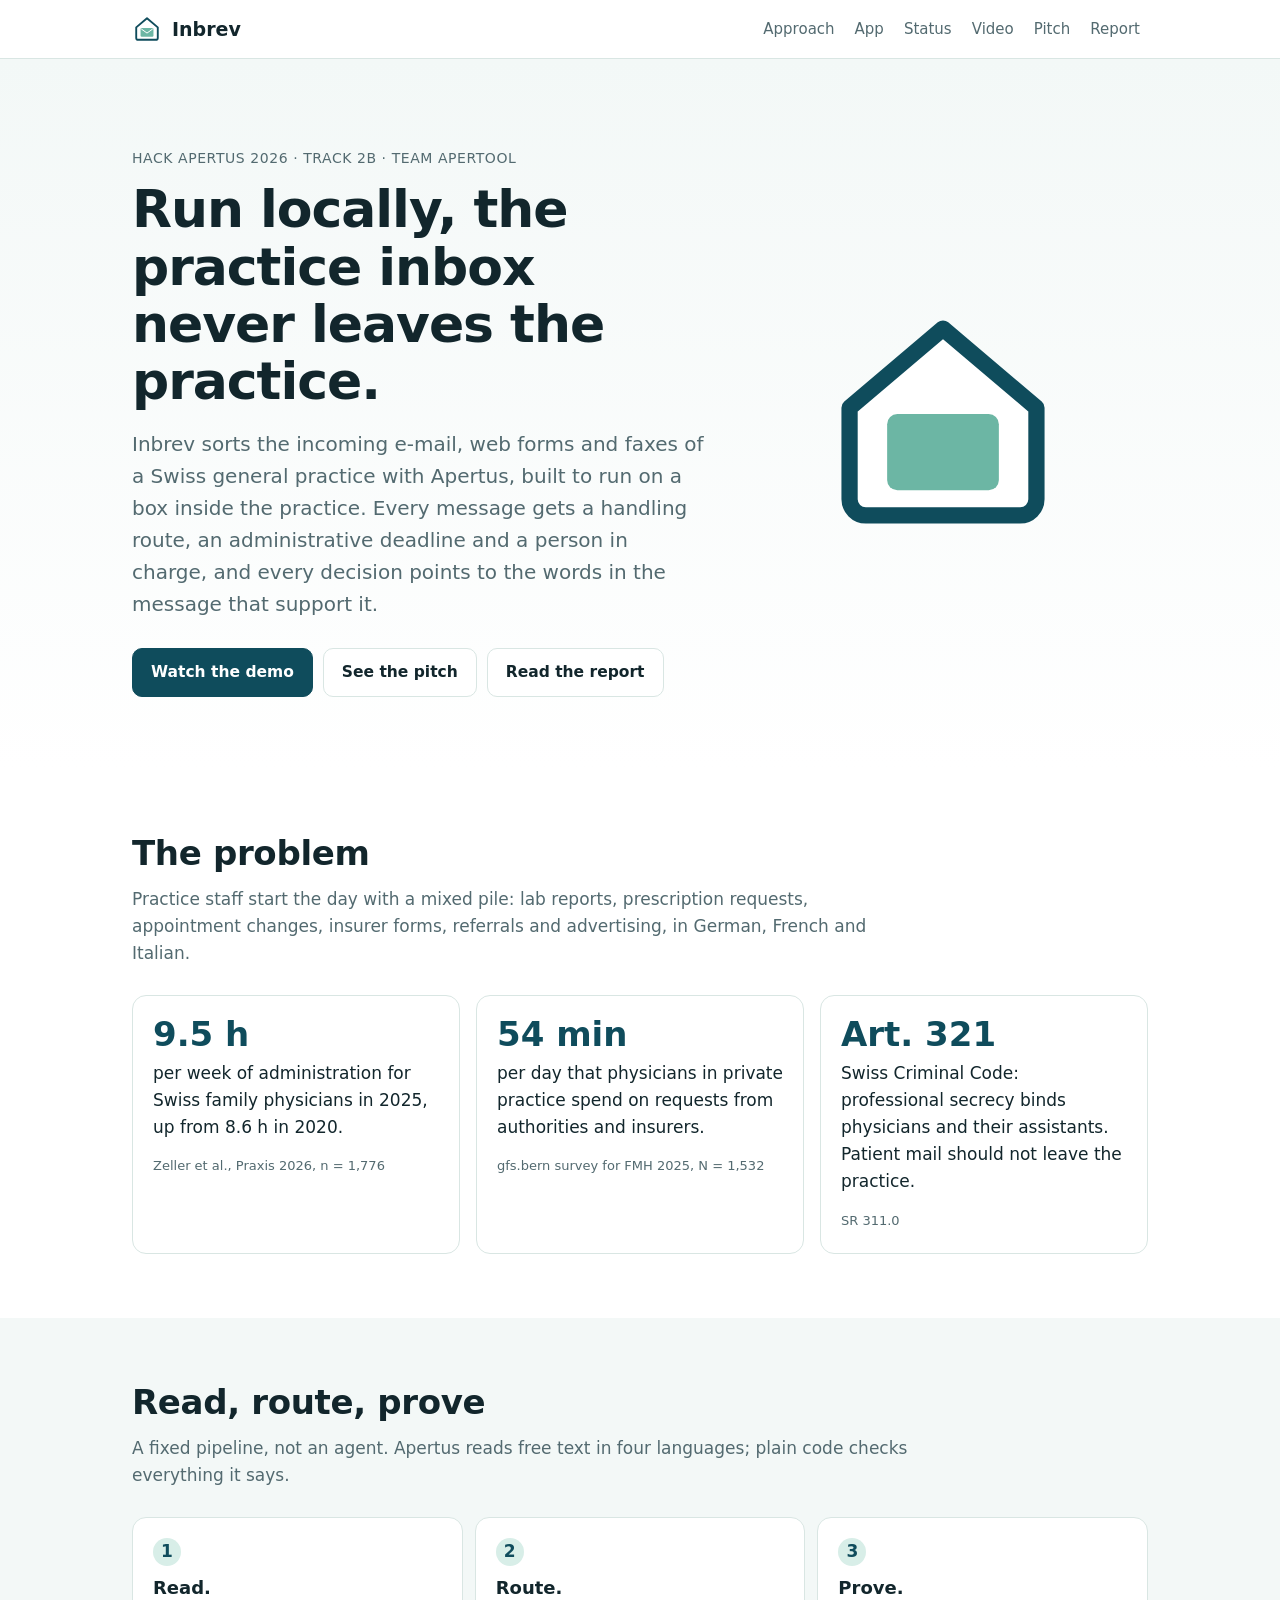
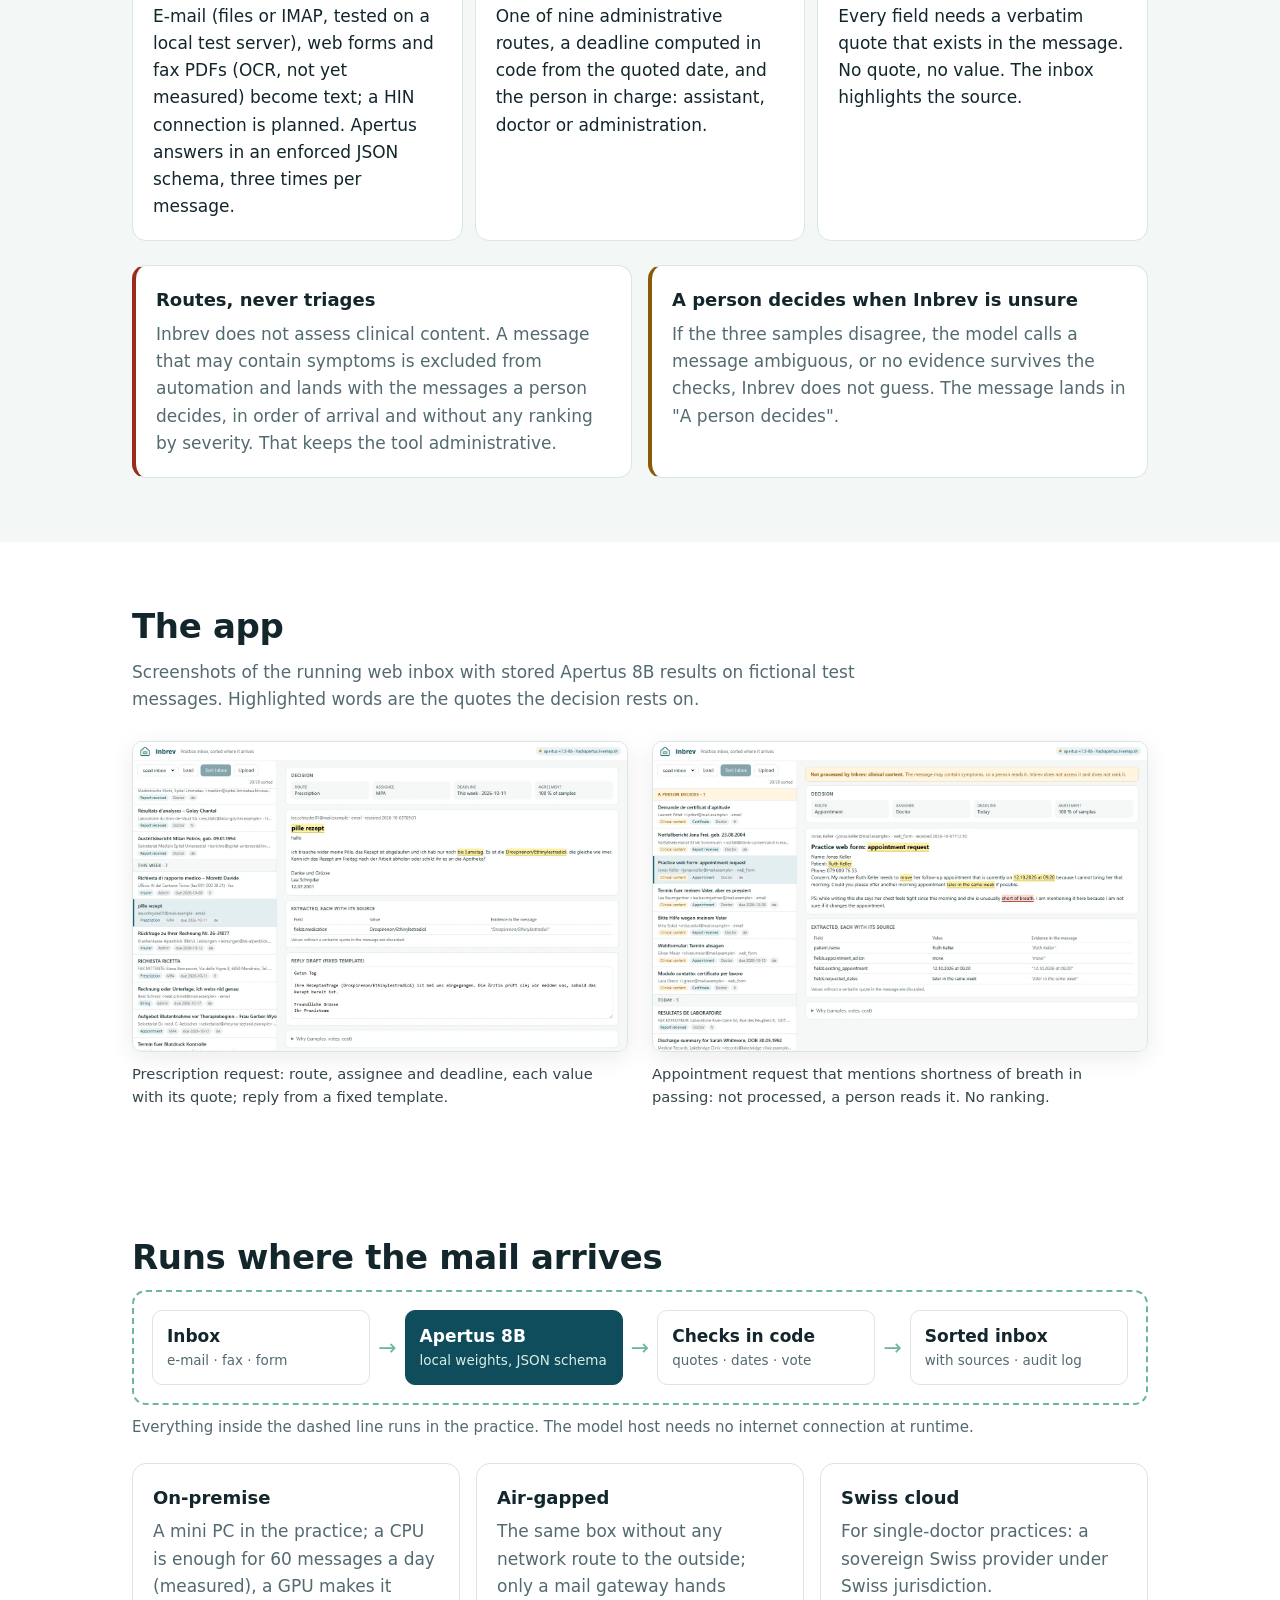
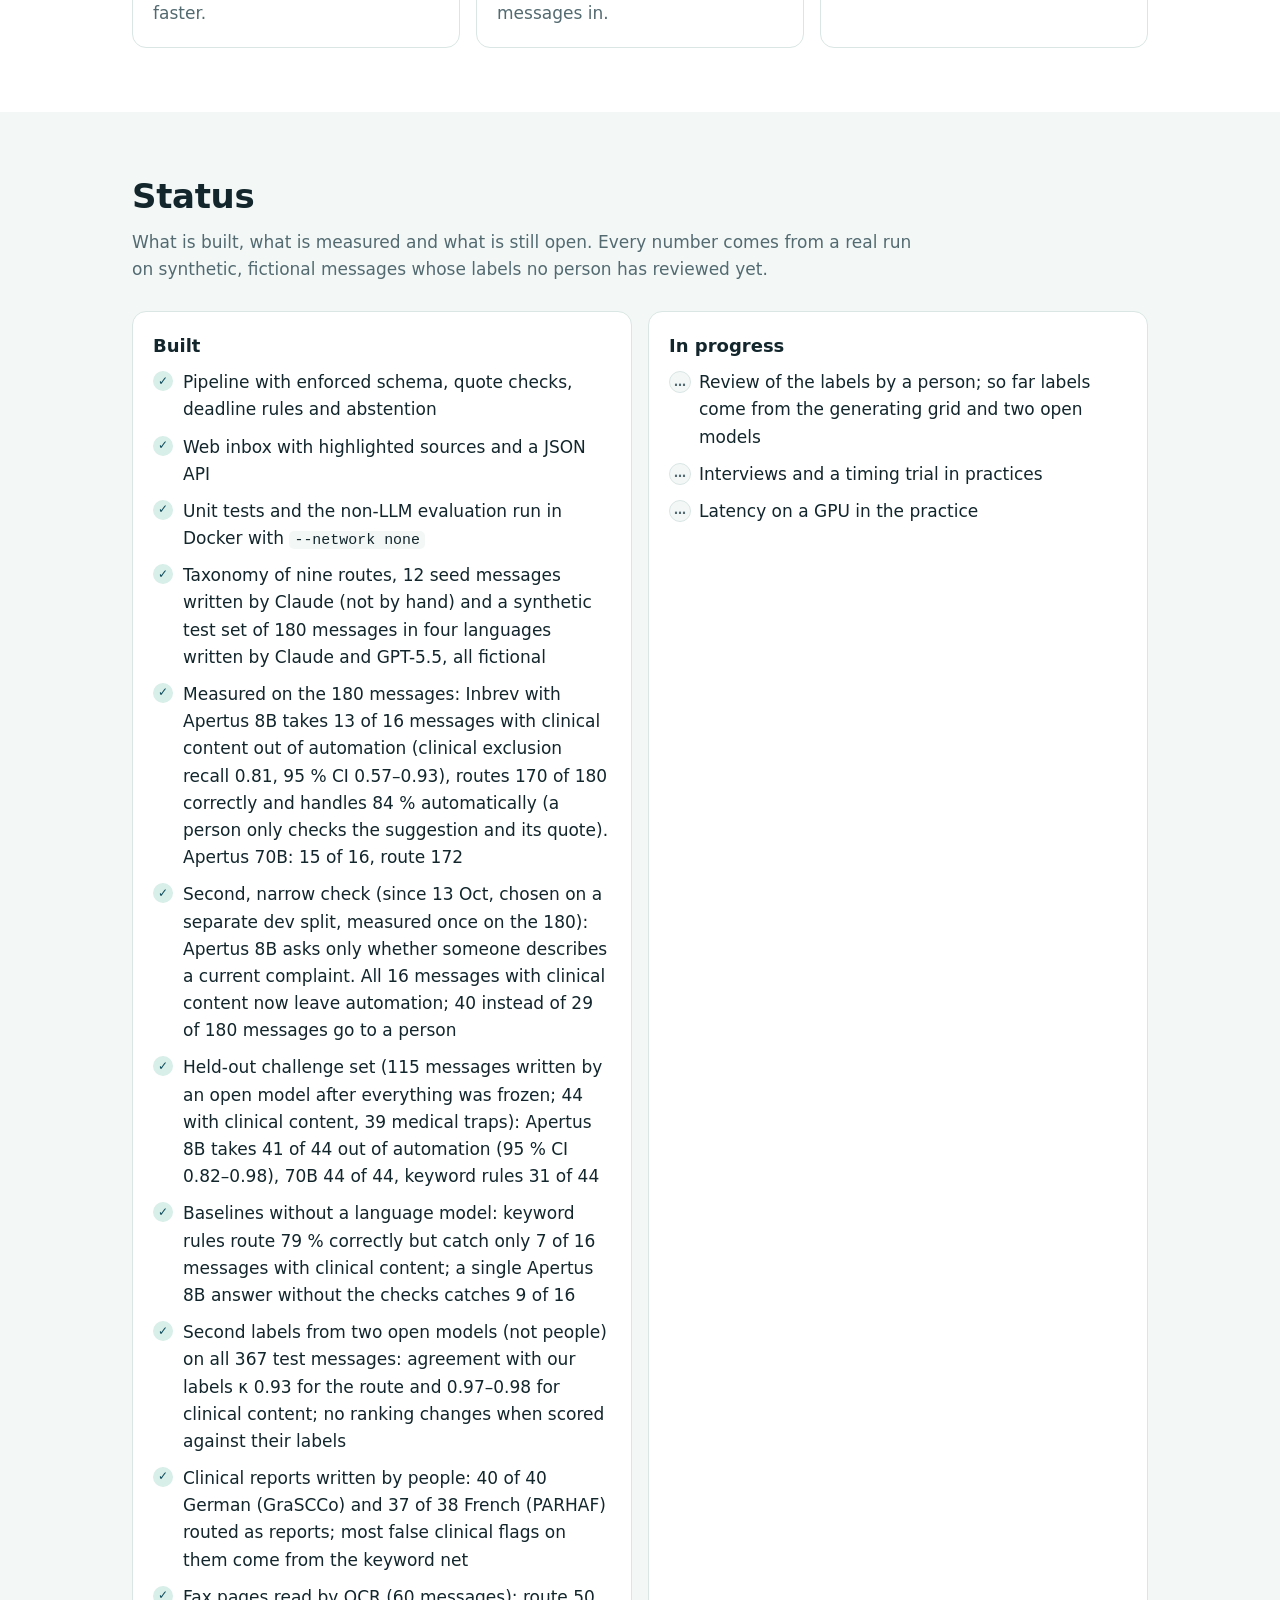
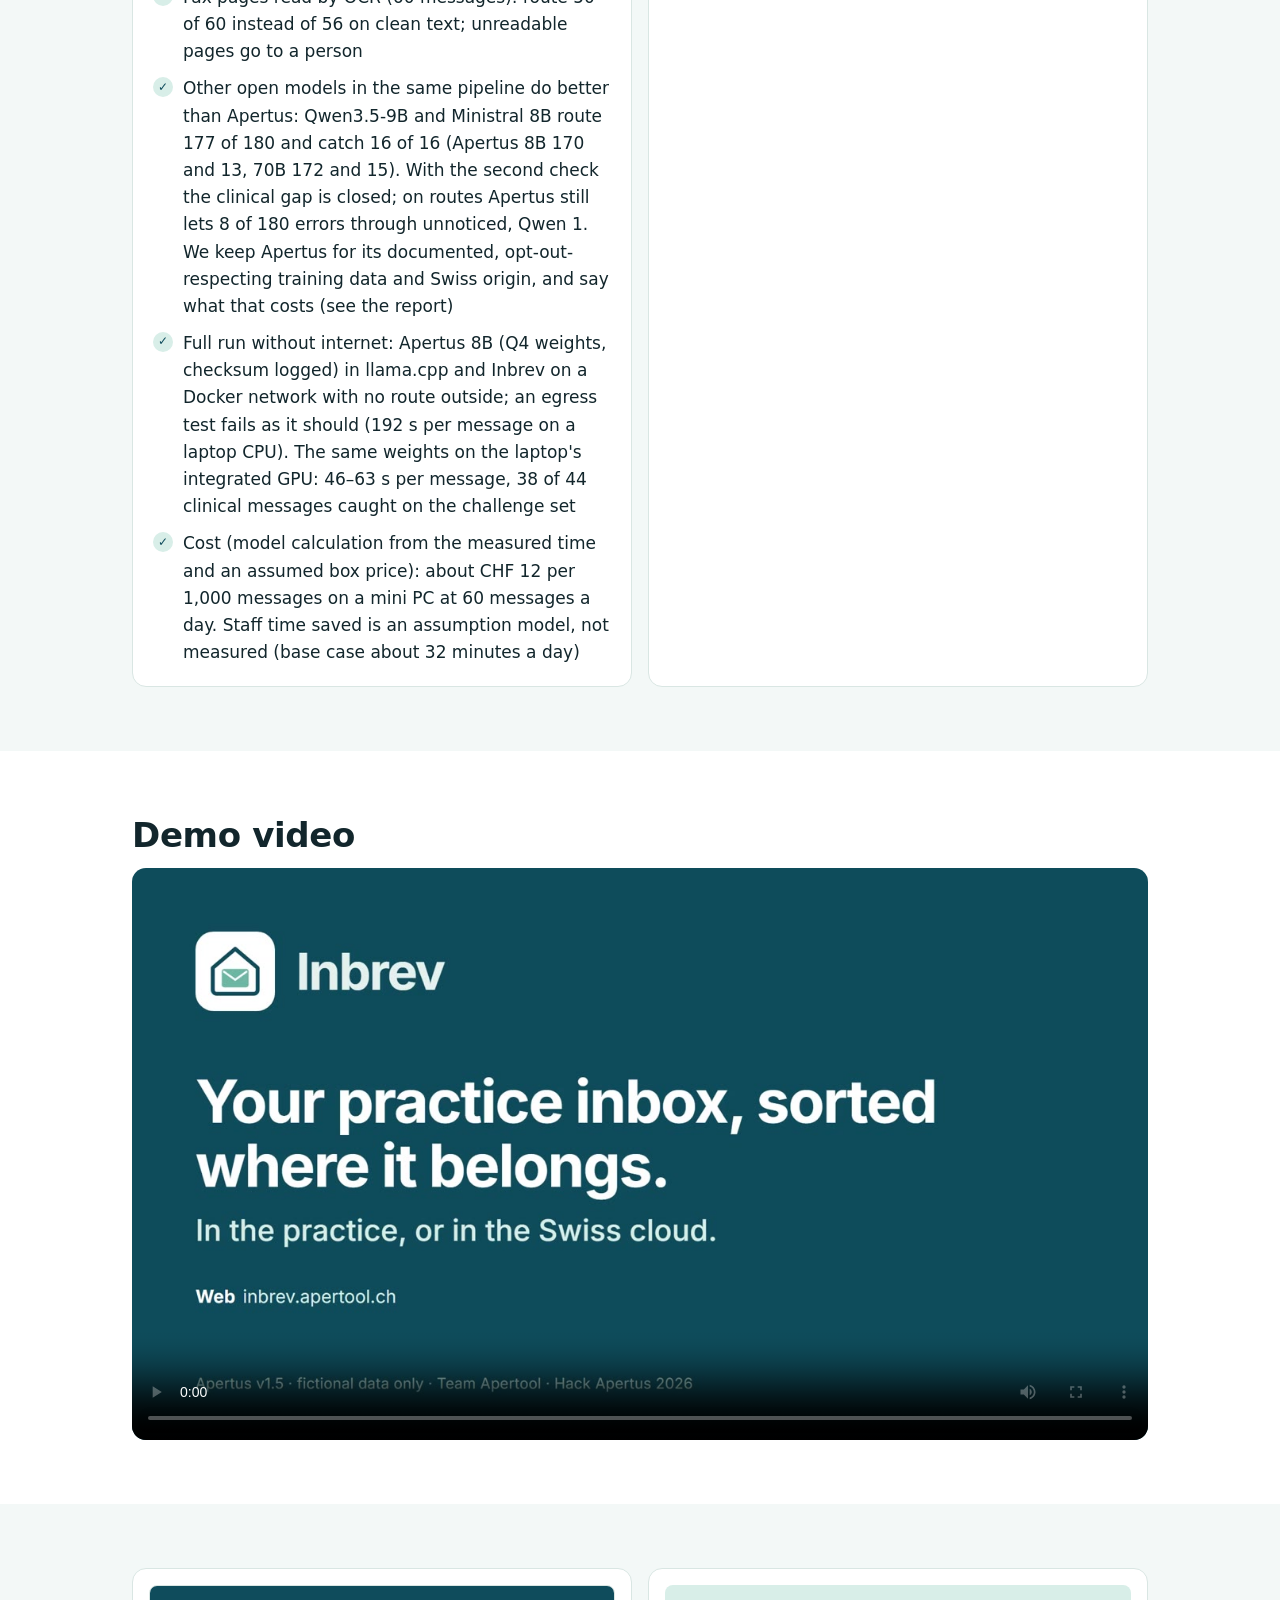
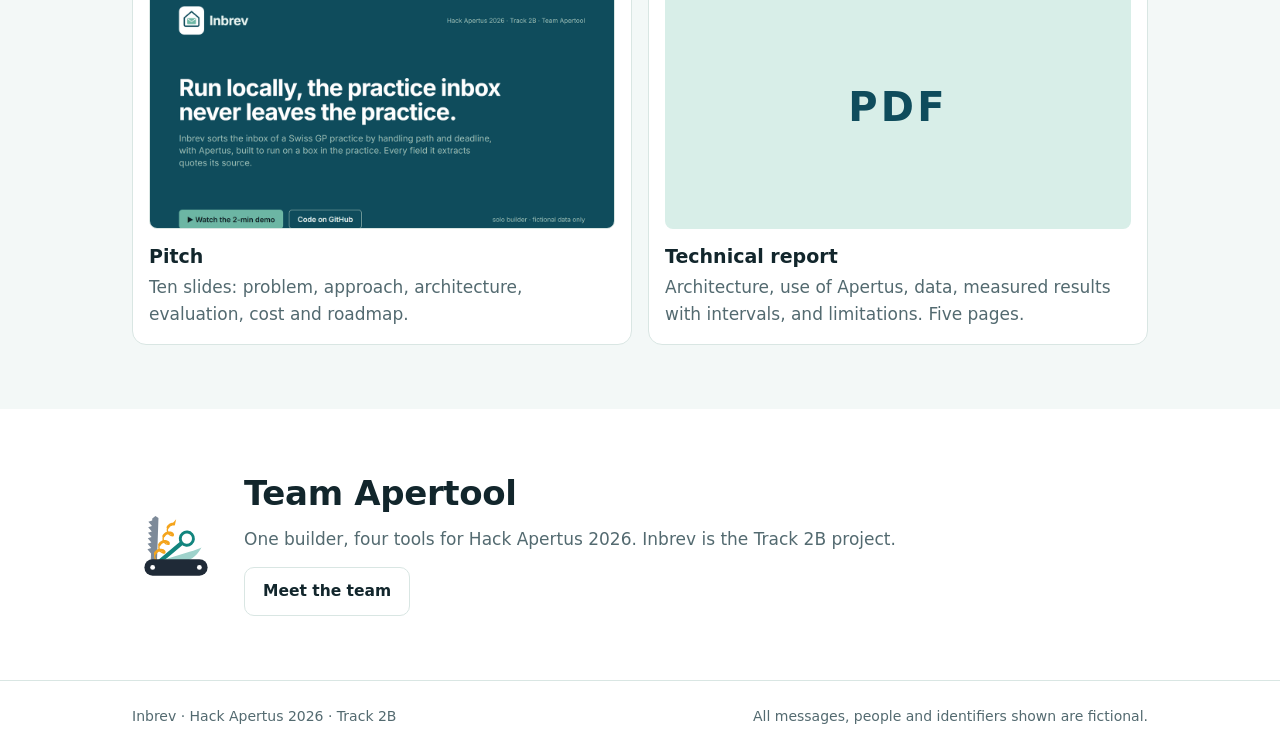
==== website/index.html @ 31bd8888 "feat: symptom check on by default, hold-out result, report, website and pitch Measured once on the h" ====
<!doctype html>
<html lang="en">
  <head>
    <meta charset="utf-8" />
    <meta name="viewport" content="width=device-width, initial-scale=1" />
    <meta name="robots" content="noindex" />
    <title>Inbrev · Run locally, the practice inbox never leaves the practice</title>
    <meta
      name="description"
      content="Inbrev sorts the inbox of a Swiss medical practice locally with Apertus: by handling route and administrative deadline, with a verbatim source for every decision."
    />
    <meta property="og:title" content="Inbrev" />
    <meta
      property="og:description"
      content="Run locally, the practice inbox never leaves the practice. Built on Apertus for Hack Apertus 2026."
    />
    <link rel="canonical" href="https://inbrev.apertool.ch/" />
    <meta property="og:url" content="https://inbrev.apertool.ch/" />
    <meta property="og:image" content="https://inbrev.apertool.ch/pitch/og.png" />
    <link rel="icon" href="assets/inbrev-favicon.svg" type="image/svg+xml" />
    <link rel="stylesheet" href="style.css" />
  </head>
  <body>
    <header class="nav">
      <div class="wrap nav-inner">
        <a class="brand" href="#top"
          ><img src="assets/inbrev.svg" alt="" width="30" height="30" /><span
            >Inbrev</span
          ></a
        >
        <nav>
          <a href="#approach">Approach</a>
          <a href="#app">App</a>
          <a href="#status">Status</a>
          <a href="#video">Video</a>
          <a href="pitch/">Pitch</a>
          <a href="report.pdf">Report</a>
        </nav>
      </div>
    </header>

    <main id="top">
      <section class="hero">
        <div class="wrap hero-inner">
          <div class="hero-text">
            <p class="eyebrow">Hack Apertus 2026 · Track 2B · Team Apertool</p>
            <h1>Run locally, the practice inbox never leaves the practice.</h1>
            <p class="lead">
              Inbrev sorts the incoming e-mail, web forms and faxes of a Swiss
              general practice with Apertus, built to run on a box inside the practice. Every
              message gets a handling route, an administrative deadline and a
              person in charge, and every decision points to the words in the
              message that support it.
            </p>
            <div class="cta">
              <a class="btn primary" href="#video">Watch the demo</a>
              <a class="btn" href="pitch/">See the pitch</a>
              <a class="btn" href="report.pdf">Read the report</a>
            </div>
          </div>
          <div class="hero-logo">
            <img
              src="assets/inbrev-anim.svg"
              alt="Inbrev logo: a letter settles into a house"
              width="256"
              height="256"
            />
          </div>
        </div>
      </section>

      <section class="section" id="problem">
        <div class="wrap">
          <h2>The problem</h2>
          <p class="section-lead">
            Practice staff start the day with a mixed pile: lab reports,
            prescription requests, appointment changes, insurer forms, referrals
            and advertising, in German, French and Italian.
          </p>
          <div class="grid three">
            <article class="stat">
              <div class="num">9.5 h</div>
              <p>
                per week of administration for Swiss family physicians in 2025,
                up from 8.6 h in 2020.
              </p>
              <cite>Zeller et al., Praxis 2026, n = 1,776</cite>
            </article>
            <article class="stat">
              <div class="num">54 min</div>
              <p>
                per day that physicians in private practice spend on requests
                from authorities and insurers.
              </p>
              <cite>gfs.bern survey for FMH 2025, N = 1,532</cite>
            </article>
            <article class="stat">
              <div class="num">Art. 321</div>
              <p>
                Swiss Criminal Code: professional secrecy binds physicians and
                their assistants. Patient mail should not leave the practice.
              </p>
              <cite>SR 311.0</cite>
            </article>
          </div>
        </div>
      </section>

      <section class="section alt" id="approach">
        <div class="wrap">
          <h2>Read, route, prove</h2>
          <p class="section-lead">
            A fixed pipeline, not an agent. Apertus reads free text in four
            languages; plain code checks everything it says.
          </p>
          <ol class="steps">
            <li>
              <b>Read.</b> E-mail (files or IMAP, tested on a local test
              server), web forms and fax PDFs (OCR, not yet measured) become
              text; a HIN connection is planned. Apertus answers in an enforced JSON schema, three times per
              message.
            </li>
            <li>
              <b>Route.</b> One of nine administrative routes, a deadline
              computed in code from the quoted date, and the person in charge:
              assistant, doctor or administration.
            </li>
            <li>
              <b>Prove.</b> Every field needs a verbatim quote that exists in
              the message. No quote, no value. The inbox highlights the source.
            </li>
          </ol>
          <div class="grid two notes">
            <article class="note safety">
              <h3>Routes, never triages</h3>
              <p>
                Inbrev does not assess clinical content. A message that may
                contain symptoms is excluded from automation and lands with the
                messages a person decides, in order of arrival and without any
                ranking by severity. That keeps the tool administrative.
              </p>
            </article>
            <article class="note human">
              <h3>A person decides when Inbrev is unsure</h3>
              <p>
                If the three samples disagree, the model calls a message
                ambiguous, or no evidence survives the checks, Inbrev does not
                guess. The message lands in "A person decides".
              </p>
            </article>
          </div>
        </div>
      </section>

      <section class="section" id="app">
        <div class="wrap">
          <h2>The app</h2>
          <p class="section-lead">
            Screenshots of the running web inbox with stored Apertus 8B results
            on fictional test messages. Highlighted words are the quotes the
            decision rests on.
          </p>
          <div class="shots">
            <figure>
              <img src="assets/app-detail-admin.webp" width="1440" height="900" loading="lazy"
                alt="Inbrev inbox: a prescription request routed to the assistant, deadline this week, medication quoted from the message, fixed reply template" />
              <figcaption>Prescription request: route, assignee and deadline, each value with its quote; reply from a fixed template.</figcaption>
            </figure>
            <figure>
              <img src="assets/app-detail.webp" width="1440" height="900" loading="lazy"
                alt="Inbrev inbox: an appointment request that mentions shortness of breath is not processed and goes to a person" />
              <figcaption>Appointment request that mentions shortness of breath in passing: not processed, a person reads it. No ranking.</figcaption>
            </figure>
          </div>
        </div>
      </section>

      <section class="section" id="architecture">
        <div class="wrap">
          <h2>Runs where the mail arrives</h2>
          <div class="flow" aria-label="Pipeline">
            <div class="flow-box">
              Inbox<small>e-mail · fax · form</small>
            </div>
            <div class="flow-arrow" aria-hidden="true">→</div>
            <div class="flow-box strong">
              Apertus 8B<small>local weights, JSON schema</small>
            </div>
            <div class="flow-arrow" aria-hidden="true">→</div>
            <div class="flow-box">
              Checks in code<small>quotes · dates · vote</small>
            </div>
            <div class="flow-arrow" aria-hidden="true">→</div>
            <div class="flow-box">
              Sorted inbox<small>with sources · audit log</small>
            </div>
          </div>
          <p class="flow-caption">
            Everything inside the dashed line runs in the practice. The model
            host needs no internet connection at runtime.
          </p>
          <div class="grid three deploy">
            <article>
              <h3>On-premise</h3>
              <p>
                A mini PC in the practice; a CPU is enough for 60 messages a day (measured), a GPU makes it faster.
              </p>
            </article>
            <article>
              <h3>Air-gapped</h3>
              <p>
                The same box without any network route to the outside; only a
                mail gateway hands messages in.
              </p>
            </article>
            <article>
              <h3>Swiss cloud</h3>
              <p>
                For single-doctor practices: a sovereign Swiss provider under
                Swiss jurisdiction.
              </p>
            </article>
          </div>
        </div>
      </section>

      <section class="section alt" id="status">
        <div class="wrap">
          <h2>Status</h2>
          <p class="section-lead">
            What is built, what is measured and what is still open. Every
            number comes from a real run on synthetic, fictional messages whose
            labels no person has reviewed yet.
          </p>
          <div class="grid two">
            <article class="status-col">
              <h3>Built</h3>
              <ul class="checklist">
                <li class="done">
                  Pipeline with enforced schema, quote checks, deadline rules
                  and abstention
                </li>
                <li class="done">
                  Web inbox with highlighted sources and a JSON API
                </li>
                <li class="done">
                  Unit tests and the non-LLM evaluation run in Docker with
                  <code>--network none</code>
                </li>
                <li class="done">
                  Taxonomy of nine routes, 12 seed messages written by Claude
                  (not by hand) and a synthetic test set of 180 messages in four
                  languages written by Claude and GPT-5.5, all fictional
                </li>
                <li class="done">
                  Measured on the 180 messages: Inbrev with Apertus 8B takes 13
                  of 16 messages with clinical content out of automation
                  (clinical exclusion recall 0.81, 95 % CI 0.57–0.93), routes
                  170 of 180 correctly and handles 84 % automatically (a person
                  only checks the suggestion and its quote). Apertus 70B: 15 of
                  16, route 172
                </li>
                <li class="done">
                  Second, narrow check (since 13 Oct, chosen on a separate dev
                  split, measured once on the 180): Apertus 8B asks only whether
                  someone describes a current complaint. All 16 messages with
                  clinical content now leave automation; 40 instead of 29 of 180
                  messages go to a person
                </li>
                <li class="done">
                  Held-out challenge set (115 messages written by an open model
                  after everything was frozen; 44 with clinical content, 39
                  medical traps): Apertus 8B takes 41 of 44 out of automation
                  (95 % CI 0.82–0.98), 70B 44 of 44, keyword rules 31 of 44
                </li>
                <li class="done">
                  Baselines without a language model: keyword rules route 79 %
                  correctly but catch only 7 of 16 messages with clinical
                  content; a single Apertus 8B answer without the checks catches
                  9 of 16
                </li>
                <li class="done">
                  Second labels from two open models (not people) on all 367
                  test messages: agreement with our labels κ 0.93 for the
                  route and 0.97–0.98 for clinical content; no ranking changes
                  when scored against their labels
                </li>
                <li class="done">
                  Clinical reports written by people: 40 of 40 German (GraSCCo)
                  and 37 of 38 French (PARHAF) routed as reports; most false
                  clinical flags on them come from the keyword net
                </li>
                <li class="done">
                  Fax pages read by OCR (60 messages): route 50 of 60 instead of
                  56 on clean text; unreadable pages go to a person
                </li>
                <li class="done">
                  Other open models in the same pipeline do better than Apertus:
                  Qwen3.5-9B and Ministral 8B route 177 of 180 and catch 16 of
                  16 (Apertus 8B 170 and 13, 70B 172 and 15). With the second
                  check the clinical gap is closed; on routes Apertus still lets 8
                  of 180 errors through unnoticed, Qwen 1. We keep Apertus for its
                  documented, opt-out-respecting training data and Swiss origin,
                  and say what that costs (see the report)
                </li>
                <li class="done">
                  Full run without internet: Apertus 8B (Q4 weights, checksum
                  logged) in llama.cpp and Inbrev on a Docker network with no
                  route outside; an egress test fails as it should (192 s per
                  message on a laptop CPU). The same weights on the laptop's
                  integrated GPU: 46–63 s per message, 38 of 44 clinical
                  messages caught on the challenge set
                </li>
                <li class="done">
                  Cost (model calculation from the measured time and an
                  assumed box price): about CHF 12 per 1,000 messages on a mini
                  PC at 60 messages a day. Staff time saved is an assumption
                  model, not measured (base case about 32 minutes a day)
                </li>
              </ul>
            </article>
            <article class="status-col">
              <h3>In progress</h3>
              <ul class="checklist">
                <li class="todo">
                  Review of the labels by a person; so far labels come from the
                  generating grid and two open models
                </li>
                <li class="todo">Interviews and a timing trial in practices</li>
                <li class="todo">Latency on a GPU in the practice</li>
              </ul>
            </article>
          </div>
        </div>
      </section>

      <section class="section" id="video">
        <div class="wrap">
          <h2>Demo video</h2>
          <video controls preload="metadata" playsinline poster="media/poster.jpg" width="1280" height="720"><source src="media/video.mp4" type="video/mp4"><track kind="subtitles" srclang="en" label="English" src="media/video.vtt" default></video>
        </div>
      </section>

      <section class="section alt" id="material">
        <div class="wrap grid two">
          <a class="card-link" href="pitch/">
            <img
              src="pitch/og.png"
              alt="First slide of the Inbrev pitch"
              loading="lazy"
            />
            <span
              ><b>Pitch</b> Ten slides: problem, approach, architecture,
              evaluation, cost and roadmap.</span
            >
          </a>
          <a class="card-link" href="report.pdf">
            <span class="pdf-badge">PDF</span>
            <span
              ><b>Technical report</b> Architecture, use of Apertus, data,
              measured results with intervals, and limitations. Five
              pages.</span
            >
          </a>
        </div>
      </section>

      <section class="section" id="team">
        <div class="wrap team">
          <img
            src="assets/apertool.svg"
            alt="Apertool logo"
            width="88"
            height="88"
          />
          <div>
            <h2>Team Apertool</h2>
            <p>
              One builder, four tools for Hack Apertus 2026. Inbrev is the Track
              2B project.
            </p>
            <a class="btn" href="https://apertool.ch/">Meet the team</a>
          </div>
        </div>
      </section>
    </main>

    <footer class="footer">
      <div class="wrap footer-inner">
        <span>Inbrev · Hack Apertus 2026 · Track 2B</span>
        <span>All messages, people and identifiers shown are fictional.</span>
      </div>
    </footer>
  </body>
</html>
---- website/style.css ----
:root {
  --petrol: #0f4c5c;
  --sage: #6cb6a4;
  --mint: #d8eee8;
  --bg: #ffffff;
  --bg-alt: #f3f8f7;
  --ink: #12262c;
  --muted: #536a70;
  --line: #d9e6e3;
  --card: #ffffff;
  --accent: var(--petrol);
  --on-accent: #ffffff;
  --safety: #9c2b1f;
  --safety-bg: #fbecea;
  --human: #8a5a08;
  --human-bg: #fff4e0;
  --radius: 14px;
  color-scheme: light;
}

@media (prefers-color-scheme: dark) {
  :root {
    --bg: #0e1e22;
    --bg-alt: #12272c;
    --ink: #e6f2ef;
    --muted: #9fb8b3;
    --line: #23403f;
    --card: #142a2f;
    --accent: var(--sage);
    --on-accent: #0e1e22;
    --safety: #f2a093;
    --safety-bg: #2d1c1a;
    --human: #f0c477;
    --human-bg: #2b2414;
    color-scheme: dark;
  }
}

* {
  box-sizing: border-box;
}
html {
  scroll-behavior: smooth;
}
@media (prefers-reduced-motion: reduce) {
  html {
    scroll-behavior: auto;
  }
}

body {
  margin: 0;
  background: var(--bg);
  color: var(--ink);
  font:
    17px/1.6 system-ui,
    -apple-system,
    "Segoe UI",
    Roboto,
    "Helvetica Neue",
    Arial,
    sans-serif;
  overflow-x: hidden;
}

img {
  max-width: 100%;
  height: auto;
}
a {
  color: var(--accent);
}
code {
  font:
    0.88em ui-monospace,
    "SFMono-Regular",
    Consolas,
    monospace;
  background: var(--bg-alt);
  padding: 1px 5px;
  border-radius: 5px;
}

.wrap {
  width: 100%;
  max-width: 1080px;
  margin: 0 auto;
  padding: 0 16px;
}
@media (min-width: 720px) {
  .wrap {
    padding: 0 32px;
  }
}

.nav {
  position: sticky;
  top: 0;
  z-index: 10;
  background: color-mix(in srgb, var(--bg) 88%, transparent);
  backdrop-filter: blur(8px);
  border-bottom: 1px solid var(--line);
}
.nav-inner {
  display: flex;
  align-items: center;
  justify-content: space-between;
  gap: 12px;
  min-height: 58px;
}
.brand {
  display: inline-flex;
  align-items: center;
  gap: 10px;
  color: var(--ink);
  text-decoration: none;
  font-weight: 700;
  font-size: 19px;
}
.nav nav {
  display: flex;
  gap: 4px;
  flex-wrap: wrap;
  justify-content: flex-end;
}
.nav nav a {
  color: var(--muted);
  text-decoration: none;
  font-size: 15px;
  padding: 6px 8px;
  border-radius: 8px;
}
.nav nav a:hover {
  color: var(--ink);
  background: var(--bg-alt);
}
@media (max-width: 560px) {
  .nav nav a:nth-child(-n + 3) {
    display: none;
  }
}

.hero {
  padding: 56px 0 40px;
  background: linear-gradient(180deg, var(--bg-alt), var(--bg));
}
.hero-inner {
  display: grid;
  gap: 32px;
  align-items: center;
}
@media (min-width: 860px) {
  .hero-inner {
    grid-template-columns: 1.4fr 1fr;
  }
  .hero {
    padding: 88px 0 72px;
  }
}
.hero-logo {
  display: flex;
  justify-content: center;
}
.hero-logo img {
  width: min(260px, 60vw);
}
.eyebrow {
  margin: 0 0 12px;
  color: var(--muted);
  font-size: 14px;
  letter-spacing: 0.04em;
  text-transform: uppercase;
}
h1 {
  margin: 0 0 18px;
  font-size: clamp(32px, 5.4vw, 52px);
  line-height: 1.1;
  letter-spacing: -0.02em;
  color: var(--ink);
}
.lead {
  margin: 0 0 28px;
  font-size: clamp(17px, 2.1vw, 20px);
  color: var(--muted);
  max-width: 40em;
}
.cta {
  display: flex;
  flex-wrap: wrap;
  gap: 10px;
}

.btn {
  display: inline-flex;
  align-items: center;
  justify-content: center;
  padding: 11px 18px;
  border-radius: 10px;
  border: 1px solid var(--line);
  background: var(--card);
  color: var(--ink);
  text-decoration: none;
  font-weight: 600;
  font-size: 15.5px;
}
.btn:hover {
  border-color: var(--accent);
}
.btn.primary {
  background: var(--accent);
  border-color: var(--accent);
  color: var(--on-accent);
}

.section {
  padding: 64px 0;
}
.section.alt {
  background: var(--bg-alt);
}
h2 {
  margin: 0 0 12px;
  font-size: clamp(26px, 3.6vw, 34px);
  line-height: 1.2;
  letter-spacing: -0.01em;
}
h3 {
  margin: 0 0 6px;
  font-size: 18px;
}
.section-lead {
  margin: 0 0 28px;
  color: var(--muted);
  max-width: 46em;
}

.grid {
  display: grid;
  gap: 16px;
}
@media (min-width: 720px) {
  .grid.two {
    grid-template-columns: 1fr 1fr;
  }
  .grid.three {
    grid-template-columns: repeat(3, 1fr);
  }
}

.stat,
.deploy article,
.note,
.status-col {
  background: var(--card);
  border: 1px solid var(--line);
  border-radius: var(--radius);
  padding: 20px;
}
.stat .num {
  font-size: 34px;
  font-weight: 750;
  color: var(--accent);
  line-height: 1.1;
  margin-bottom: 6px;
}
.stat p {
  margin: 0 0 10px;
}
.stat cite {
  font-size: 13px;
  color: var(--muted);
  font-style: normal;
}

.steps {
  list-style: none;
  counter-reset: step;
  padding: 0;
  margin: 0 0 24px;
  display: grid;
  gap: 12px;
}
@media (min-width: 720px) {
  .steps {
    grid-template-columns: repeat(3, 1fr);
  }
}
.steps li {
  counter-increment: step;
  background: var(--card);
  border: 1px solid var(--line);
  border-radius: var(--radius);
  padding: 20px 20px 20px 20px;
  position: relative;
}
.steps li::before {
  content: counter(step);
  display: inline-flex;
  width: 28px;
  height: 28px;
  align-items: center;
  justify-content: center;
  border-radius: 50%;
  background: var(--mint);
  color: var(--petrol);
  font-weight: 700;
  margin-bottom: 8px;
}
.steps li b {
  display: block;
  font-size: 18px;
}

.note.safety {
  border-left: 4px solid var(--safety);
}
.note.human {
  border-left: 4px solid var(--human);
}
.note p,
.deploy p {
  margin: 0;
  color: var(--muted);
}

.flow {
  display: flex;
  flex-wrap: wrap;
  align-items: stretch;
  gap: 8px;
  padding: 18px;
  border: 2px dashed var(--sage);
  border-radius: var(--radius);
  margin: 8px 0 10px;
}
.flow-box {
  flex: 1 1 150px;
  background: var(--card);
  border: 1px solid var(--line);
  border-radius: 10px;
  padding: 12px 14px;
  font-weight: 650;
}
.flow-box small {
  display: block;
  font-weight: 400;
  color: var(--muted);
  font-size: 13.5px;
}
.flow-box.strong {
  background: var(--petrol);
  color: #fff;
  border-color: var(--petrol);
}
.flow-box.strong small {
  color: var(--mint);
}
.flow-arrow {
  display: flex;
  align-items: center;
  color: var(--sage);
  font-size: 22px;
}
@media (max-width: 719px) {
  .flow {
    flex-direction: column;
  }
  .flow-arrow {
    justify-content: center;
    transform: rotate(90deg);
  }
}
.flow-caption {
  margin: 0 0 24px;
  color: var(--muted);
  font-size: 15px;
}

.checklist {
  list-style: none;
  padding: 0;
  margin: 8px 0 0;
  display: grid;
  gap: 10px;
}
.checklist li {
  padding-left: 30px;
  position: relative;
}
.checklist li::before {
  position: absolute;
  left: 0;
  top: 2px;
  width: 20px;
  height: 20px;
  border-radius: 50%;
  display: inline-flex;
  align-items: center;
  justify-content: center;
  font-size: 12px;
  font-weight: 700;
}
.checklist li.done::before {
  content: "✓";
  background: var(--mint);
  color: var(--petrol);
}
.checklist li.todo::before {
  content: "…";
  background: var(--bg-alt);
  color: var(--muted);
  border: 1px solid var(--line);
}

#video video {
  width: 100%;
  height: auto;
  display: block;
  border-radius: var(--radius);
}

.card-link {
  display: flex;
  flex-direction: column;
  gap: 12px;
  background: var(--card);
  border: 1px solid var(--line);
  border-radius: var(--radius);
  padding: 16px;
  text-decoration: none;
  color: var(--ink);
}
.card-link:hover {
  border-color: var(--accent);
}
.card-link img {
  border-radius: 8px;
  border: 1px solid var(--line);
  aspect-ratio: 1200 / 630;
  object-fit: cover;
  width: 100%;
}
.card-link b {
  display: block;
  font-size: 19px;
  margin-bottom: 2px;
}
.card-link span {
  color: var(--muted);
}
.card-link span b {
  color: var(--ink);
}
.pdf-badge {
  display: flex !important;
  align-items: center;
  justify-content: center;
  aspect-ratio: 1200 / 630;
  border-radius: 8px;
  background: var(--mint);
  color: var(--petrol) !important;
  font-weight: 800;
  font-size: 40px;
  letter-spacing: 0.08em;
}

.team {
  display: flex;
  gap: 24px;
  align-items: center;
  flex-wrap: wrap;
}
.team p {
  margin: 0 0 14px;
  color: var(--muted);
}

.footer {
  border-top: 1px solid var(--line);
  padding: 24px 0;
  color: var(--muted);
  font-size: 14px;
}
.footer-inner {
  display: flex;
  flex-wrap: wrap;
  gap: 8px 24px;
  justify-content: space-between;
}

:focus-visible {
  outline: 3px solid var(--sage);
  outline-offset: 2px;
  border-radius: 6px;
}

@media (prefers-color-scheme: dark) {
  img[src*="assets/inbrev"],
  img[src*="assets/apertool"] {
    background: #e6f2ef;
    border-radius: 22%;
    padding: 6%;
  }
}

.notfound {
  text-align: center;
}
.notfound .lead {
  margin-inline: auto;
}

.shots { display: grid; gap: 24px; grid-template-columns: repeat(auto-fit, minmax(min(100%, 420px), 1fr)); }
.shots figure { margin: 0; }
.shots img { width: 100%; height: auto; display: block; border-radius: 10px; border: 1px solid var(--line, #d5e3df); box-shadow: 0 6px 24px rgba(0, 0, 0, 0.08); }
.shots figcaption { margin-top: 10px; font-size: 0.92rem; opacity: 0.85; }
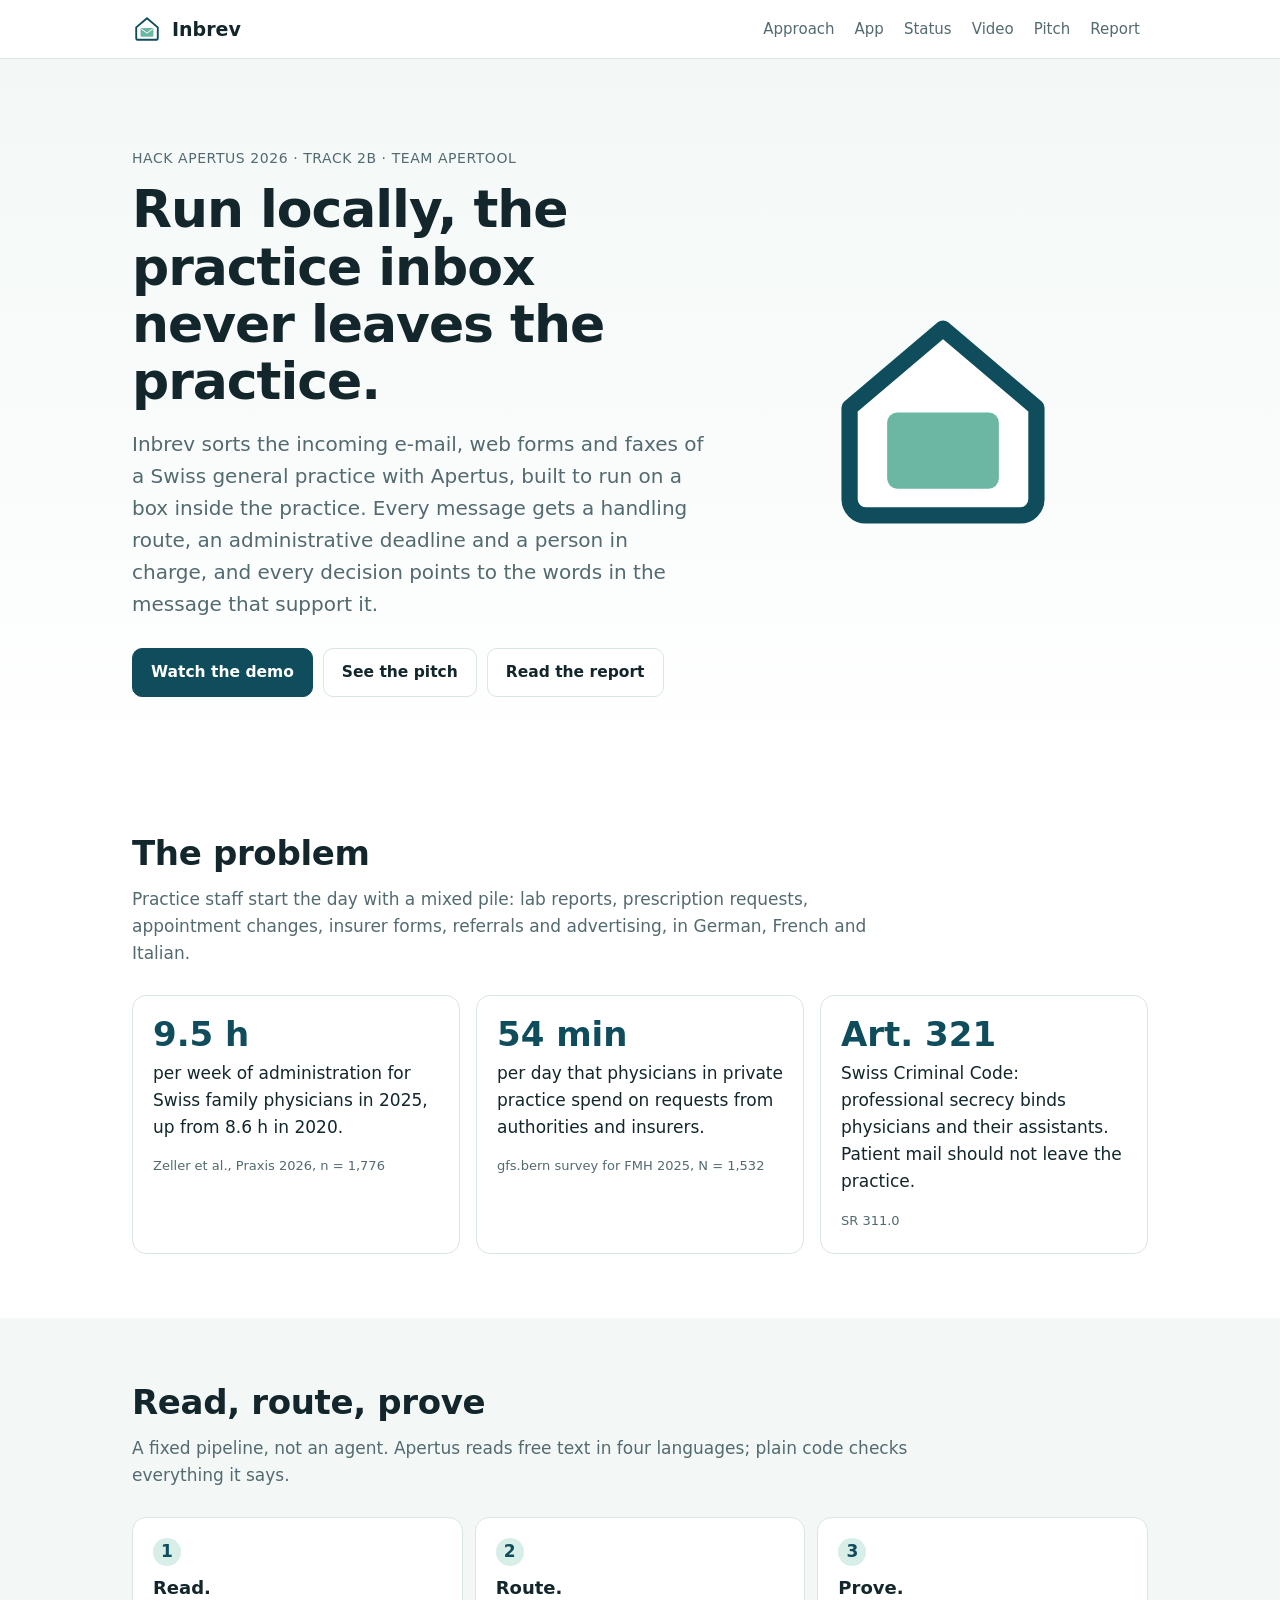
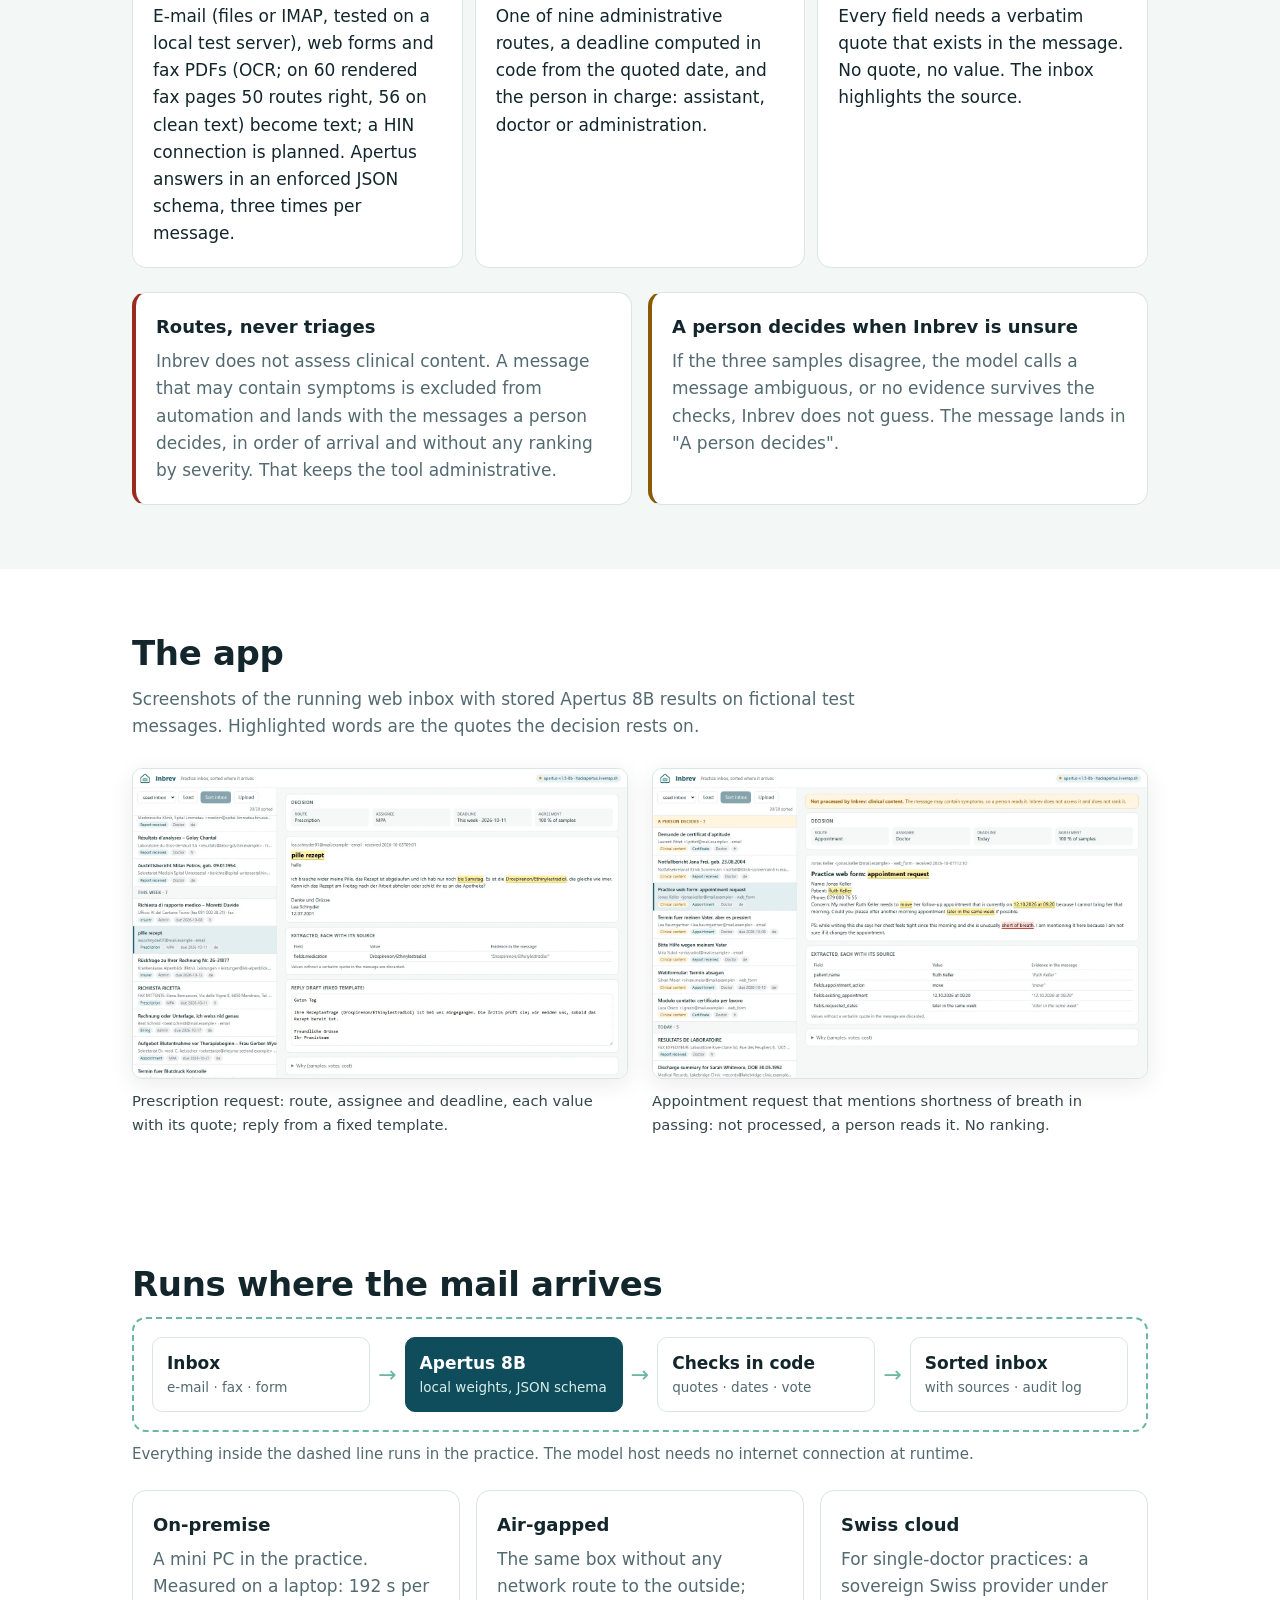
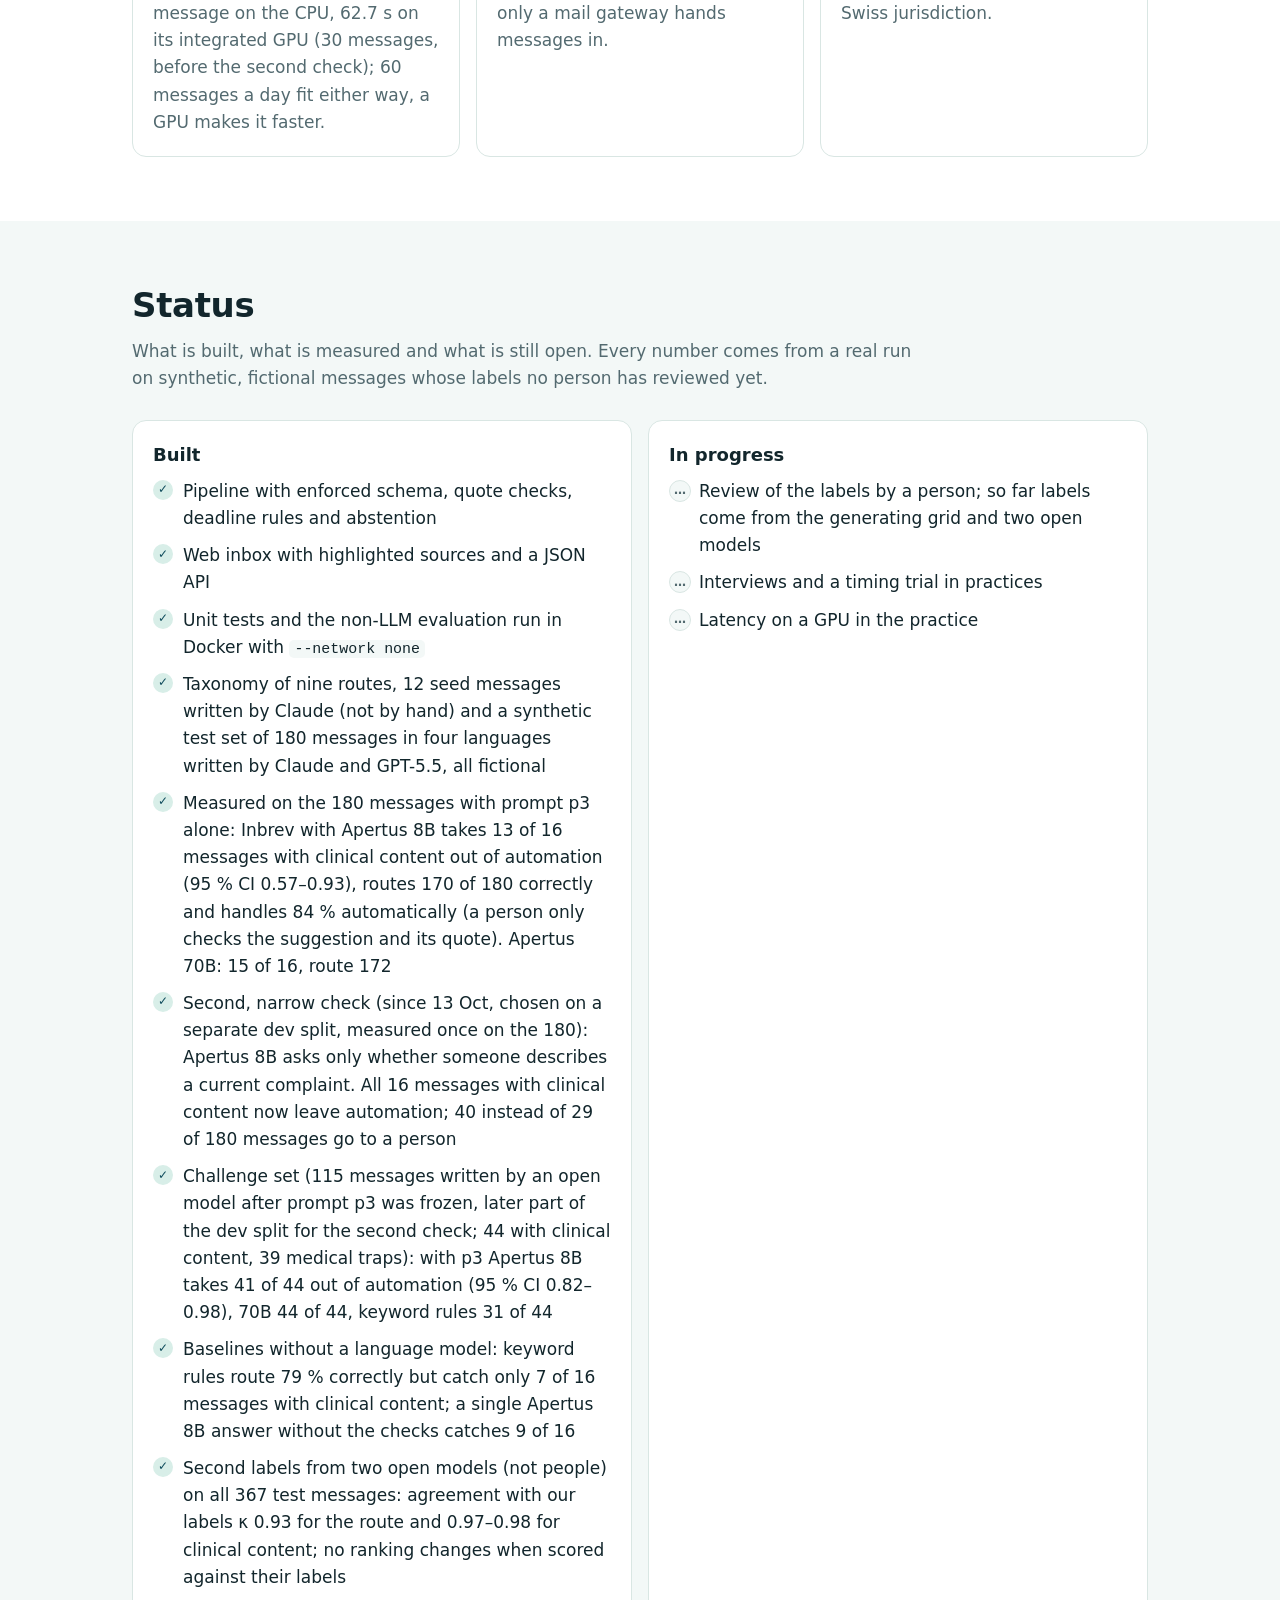
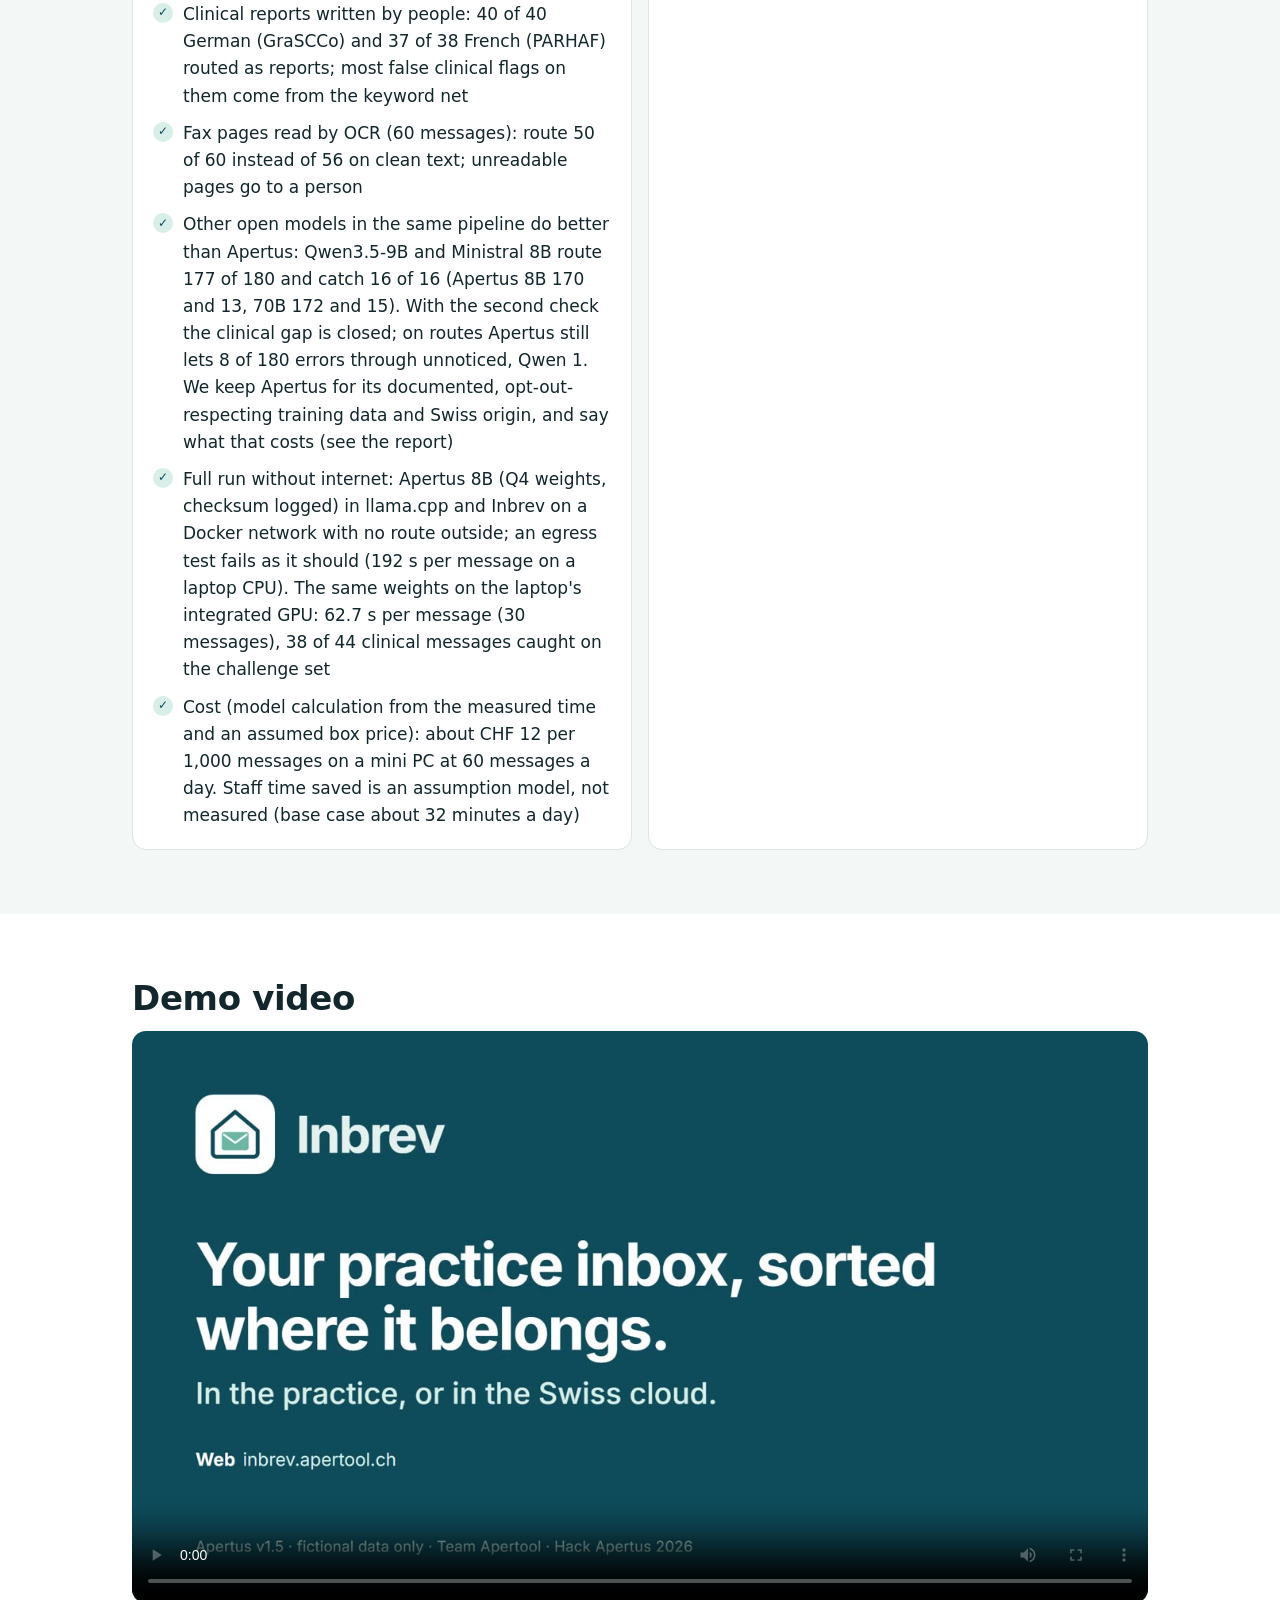
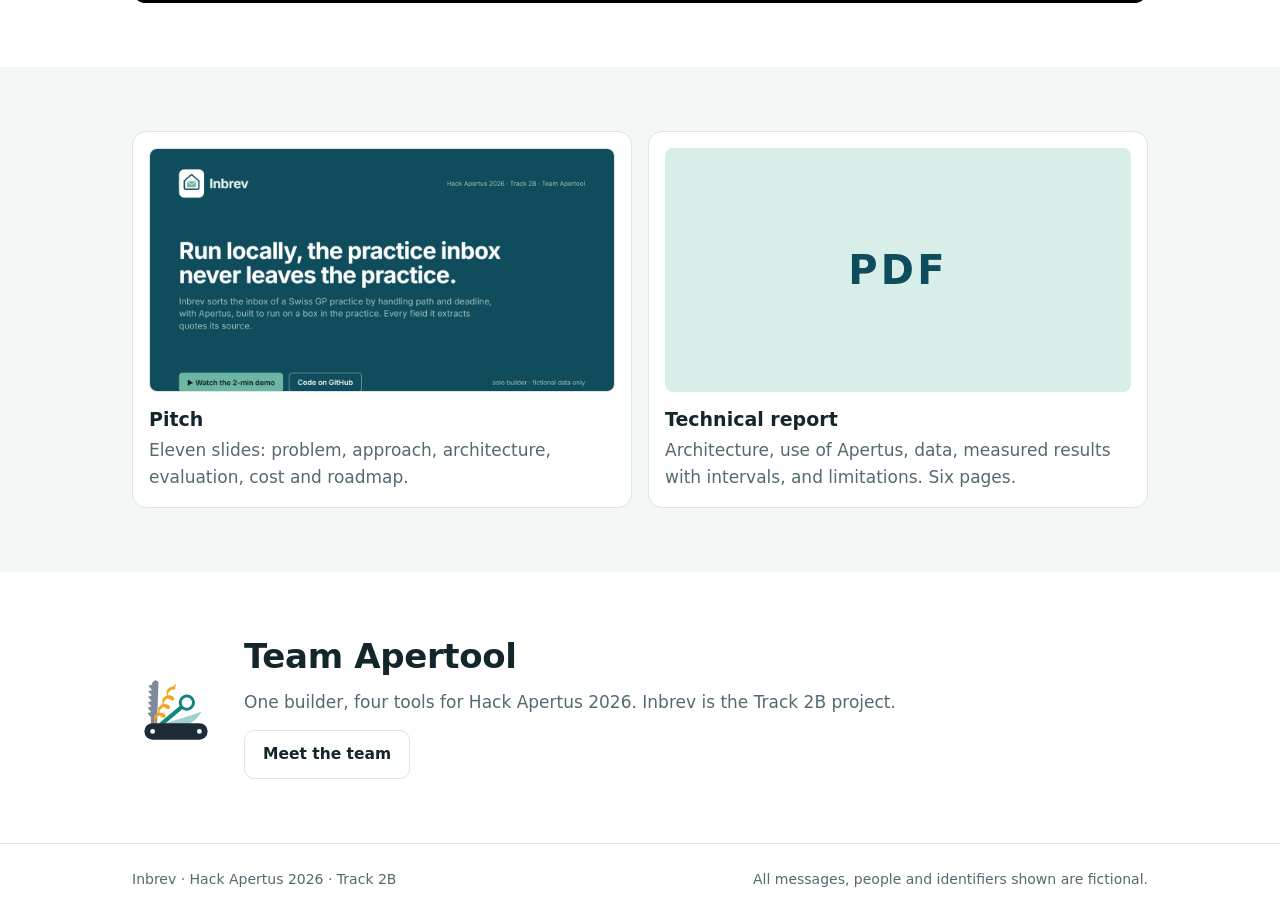
==== commit bf6298a1: "docs: Judges start here, report without placeholders, contradictions from the jury simulation fixed " ====
--- a/website/index.html
+++ b/website/index.html
@@ -116,7 +116,7 @@
           <ol class="steps">
             <li>
               <b>Read.</b> E-mail (files or IMAP, tested on a local test
-              server), web forms and fax PDFs (OCR, not yet measured) become
+              server), web forms and fax PDFs (OCR; on 60 rendered fax pages 50 routes right, 56 on clean text) become
               text; a HIN connection is planned. Apertus answers in an enforced JSON schema, three times per
               message.
             </li>
@@ -203,7 +203,7 @@
             <article>
               <h3>On-premise</h3>
               <p>
-                A mini PC in the practice; a CPU is enough for 60 messages a day (measured), a GPU makes it faster.
+                A mini PC in the practice. Measured on a laptop: 192 s per message on the CPU, 62.7 s on its integrated GPU (30 messages, before the second check); 60 messages a day fit either way, a GPU makes it faster.
               </p>
             </article>
             <article>
@@ -253,12 +253,11 @@
                   languages written by Claude and GPT-5.5, all fictional
                 </li>
                 <li class="done">
-                  Measured on the 180 messages: Inbrev with Apertus 8B takes 13
-                  of 16 messages with clinical content out of automation
-                  (clinical exclusion recall 0.81, 95 % CI 0.57–0.93), routes
-                  170 of 180 correctly and handles 84 % automatically (a person
-                  only checks the suggestion and its quote). Apertus 70B: 15 of
-                  16, route 172
+                  Measured on the 180 messages with prompt p3 alone: Inbrev with
+                  Apertus 8B takes 13 of 16 messages with clinical content out of
+                  automation (95 % CI 0.57–0.93), routes 170 of 180 correctly and
+                  handles 84 % automatically (a person only checks the suggestion
+                  and its quote). Apertus 70B: 15 of 16, route 172
                 </li>
                 <li class="done">
                   Second, narrow check (since 13 Oct, chosen on a separate dev
@@ -268,9 +267,10 @@
                   messages go to a person
                 </li>
                 <li class="done">
-                  Held-out challenge set (115 messages written by an open model
-                  after everything was frozen; 44 with clinical content, 39
-                  medical traps): Apertus 8B takes 41 of 44 out of automation
+                  Challenge set (115 messages written by an open model after
+                  prompt p3 was frozen, later part of the dev split for the second
+                  check; 44 with clinical content, 39 medical traps): with p3
+                  Apertus 8B takes 41 of 44 out of automation
                   (95 % CI 0.82–0.98), 70B 44 of 44, keyword rules 31 of 44
                 </li>
                 <li class="done">
@@ -308,7 +308,7 @@
                   logged) in llama.cpp and Inbrev on a Docker network with no
                   route outside; an egress test fails as it should (192 s per
                   message on a laptop CPU). The same weights on the laptop's
-                  integrated GPU: 46–63 s per message, 38 of 44 clinical
+                  integrated GPU: 62.7 s per message (30 messages), 38 of 44 clinical
                   messages caught on the challenge set
                 </li>
                 <li class="done">
@@ -350,7 +350,7 @@
               loading="lazy"
             />
             <span
-              ><b>Pitch</b> Ten slides: problem, approach, architecture,
+              ><b>Pitch</b> Eleven slides: problem, approach, architecture,
               evaluation, cost and roadmap.</span
             >
           </a>
@@ -358,7 +358,7 @@
             <span class="pdf-badge">PDF</span>
             <span
               ><b>Technical report</b> Architecture, use of Apertus, data,
-              measured results with intervals, and limitations. Five
+              measured results with intervals, and limitations. Six
               pages.</span
             >
           </a>
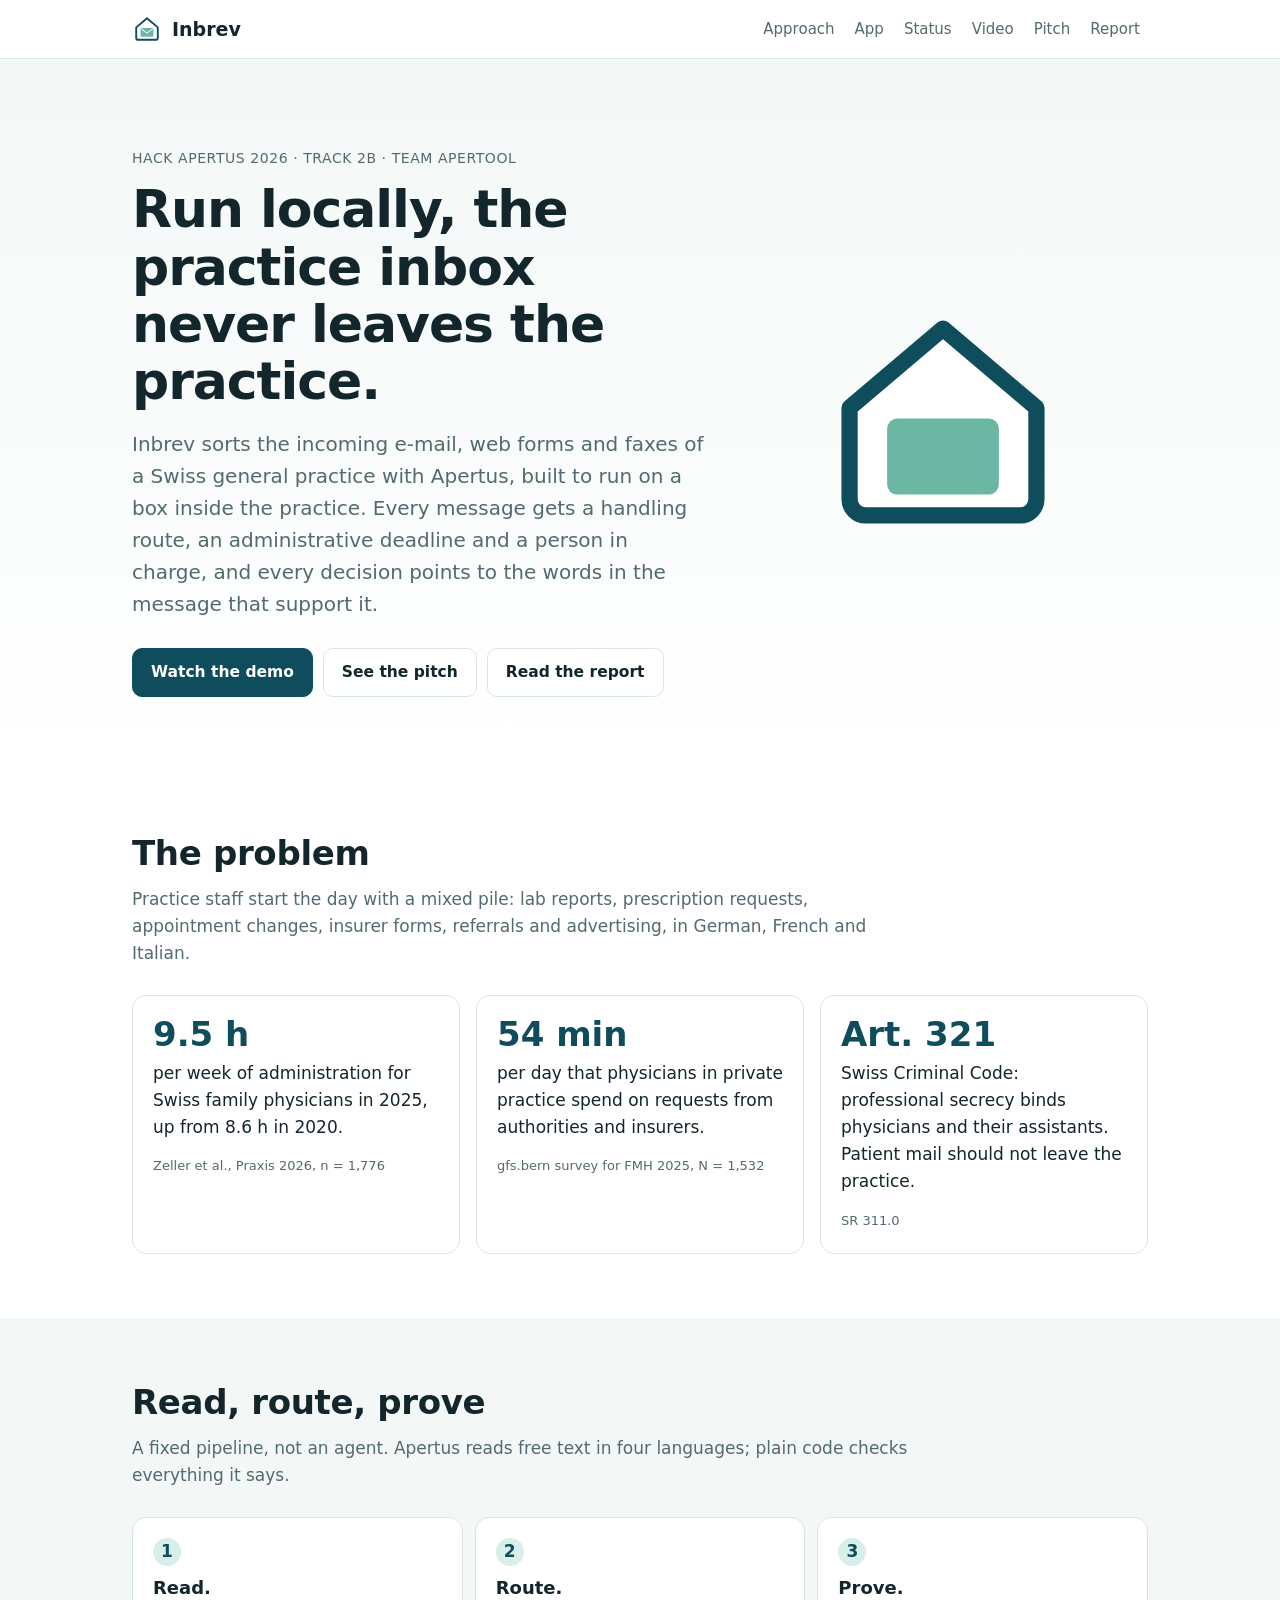
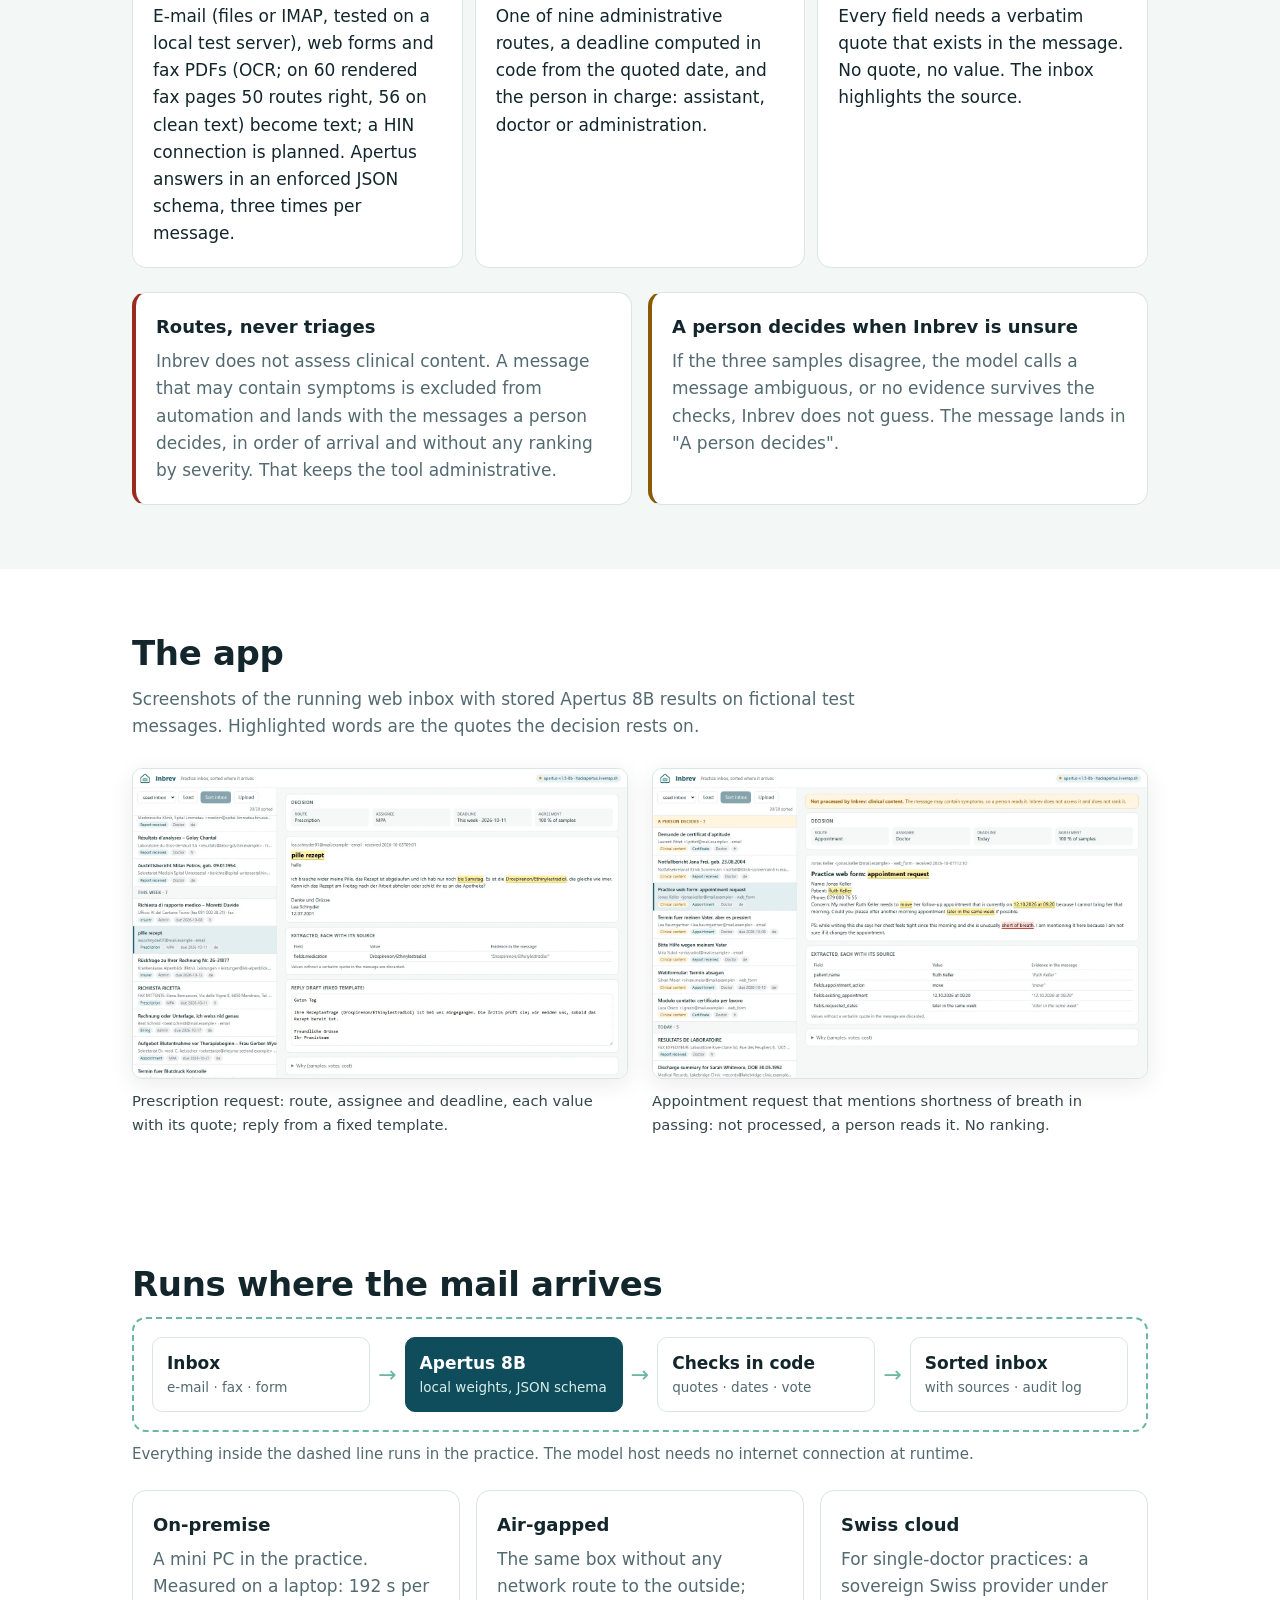
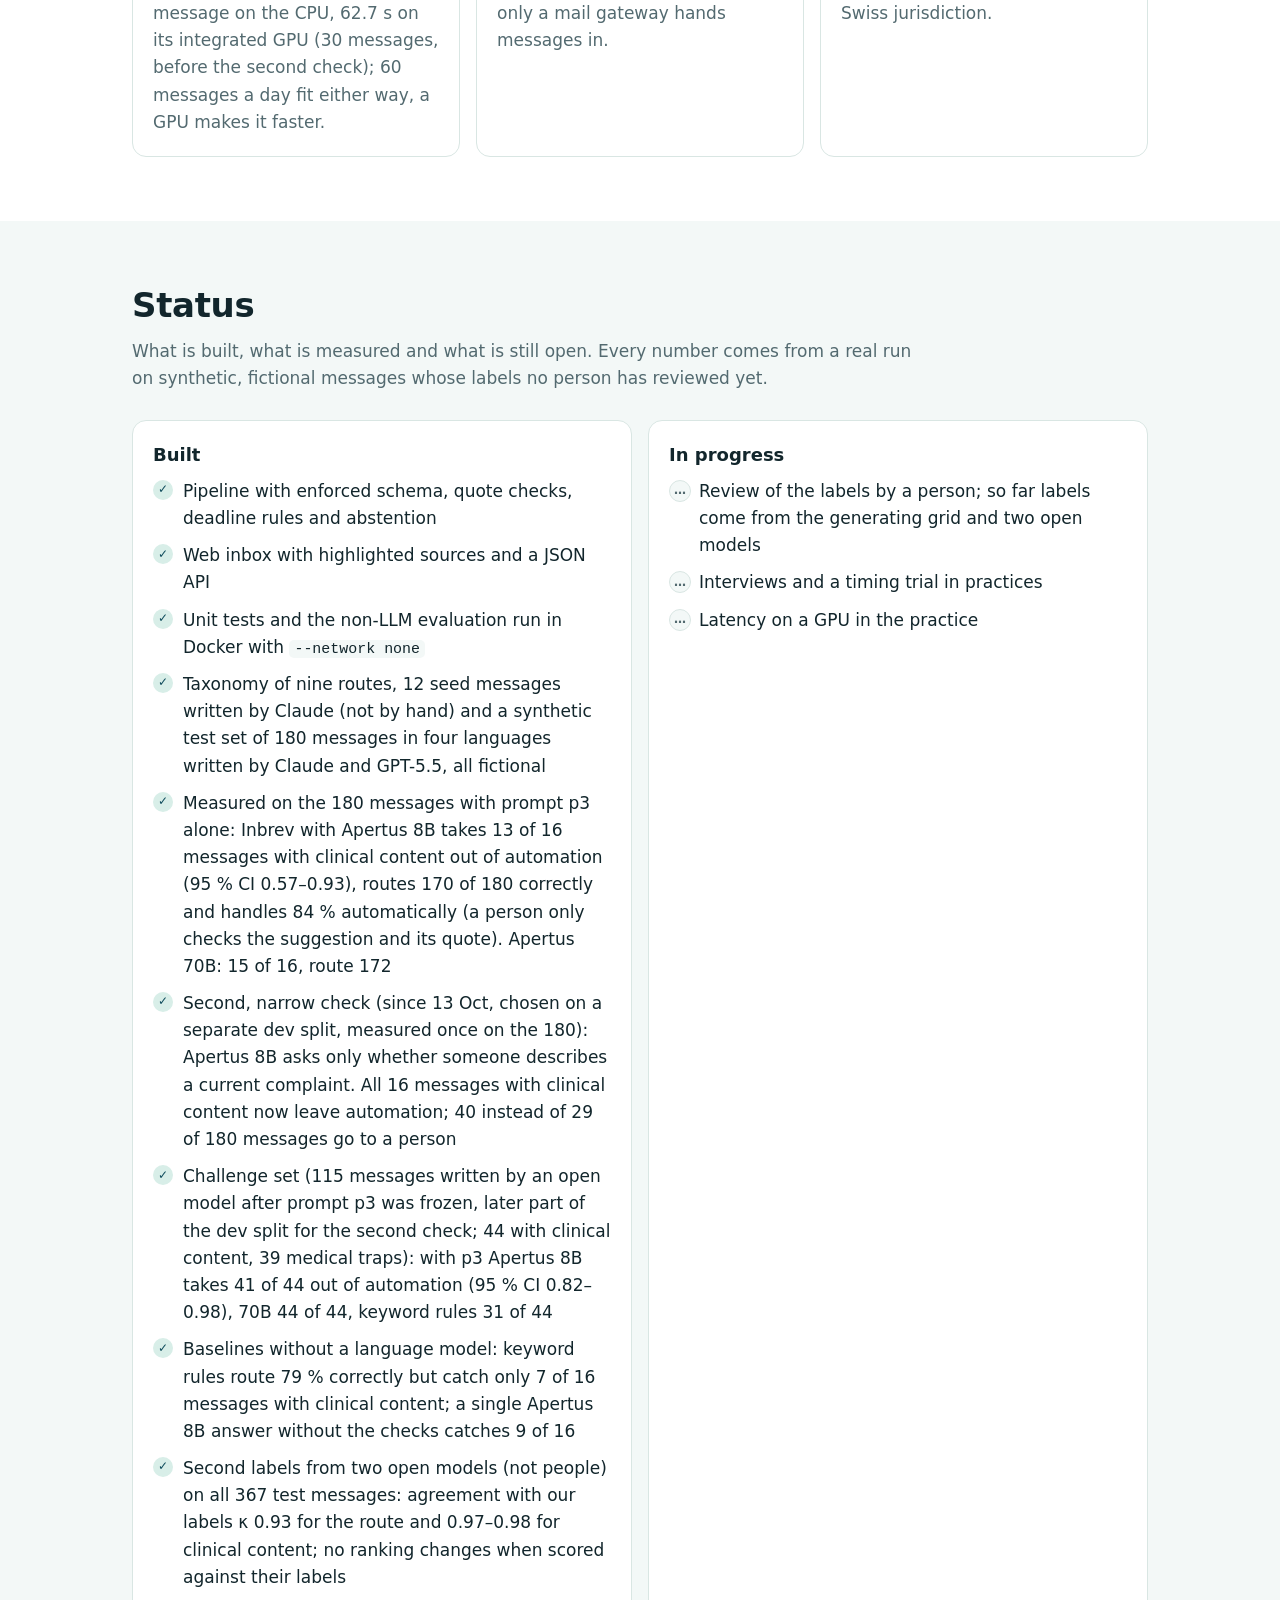
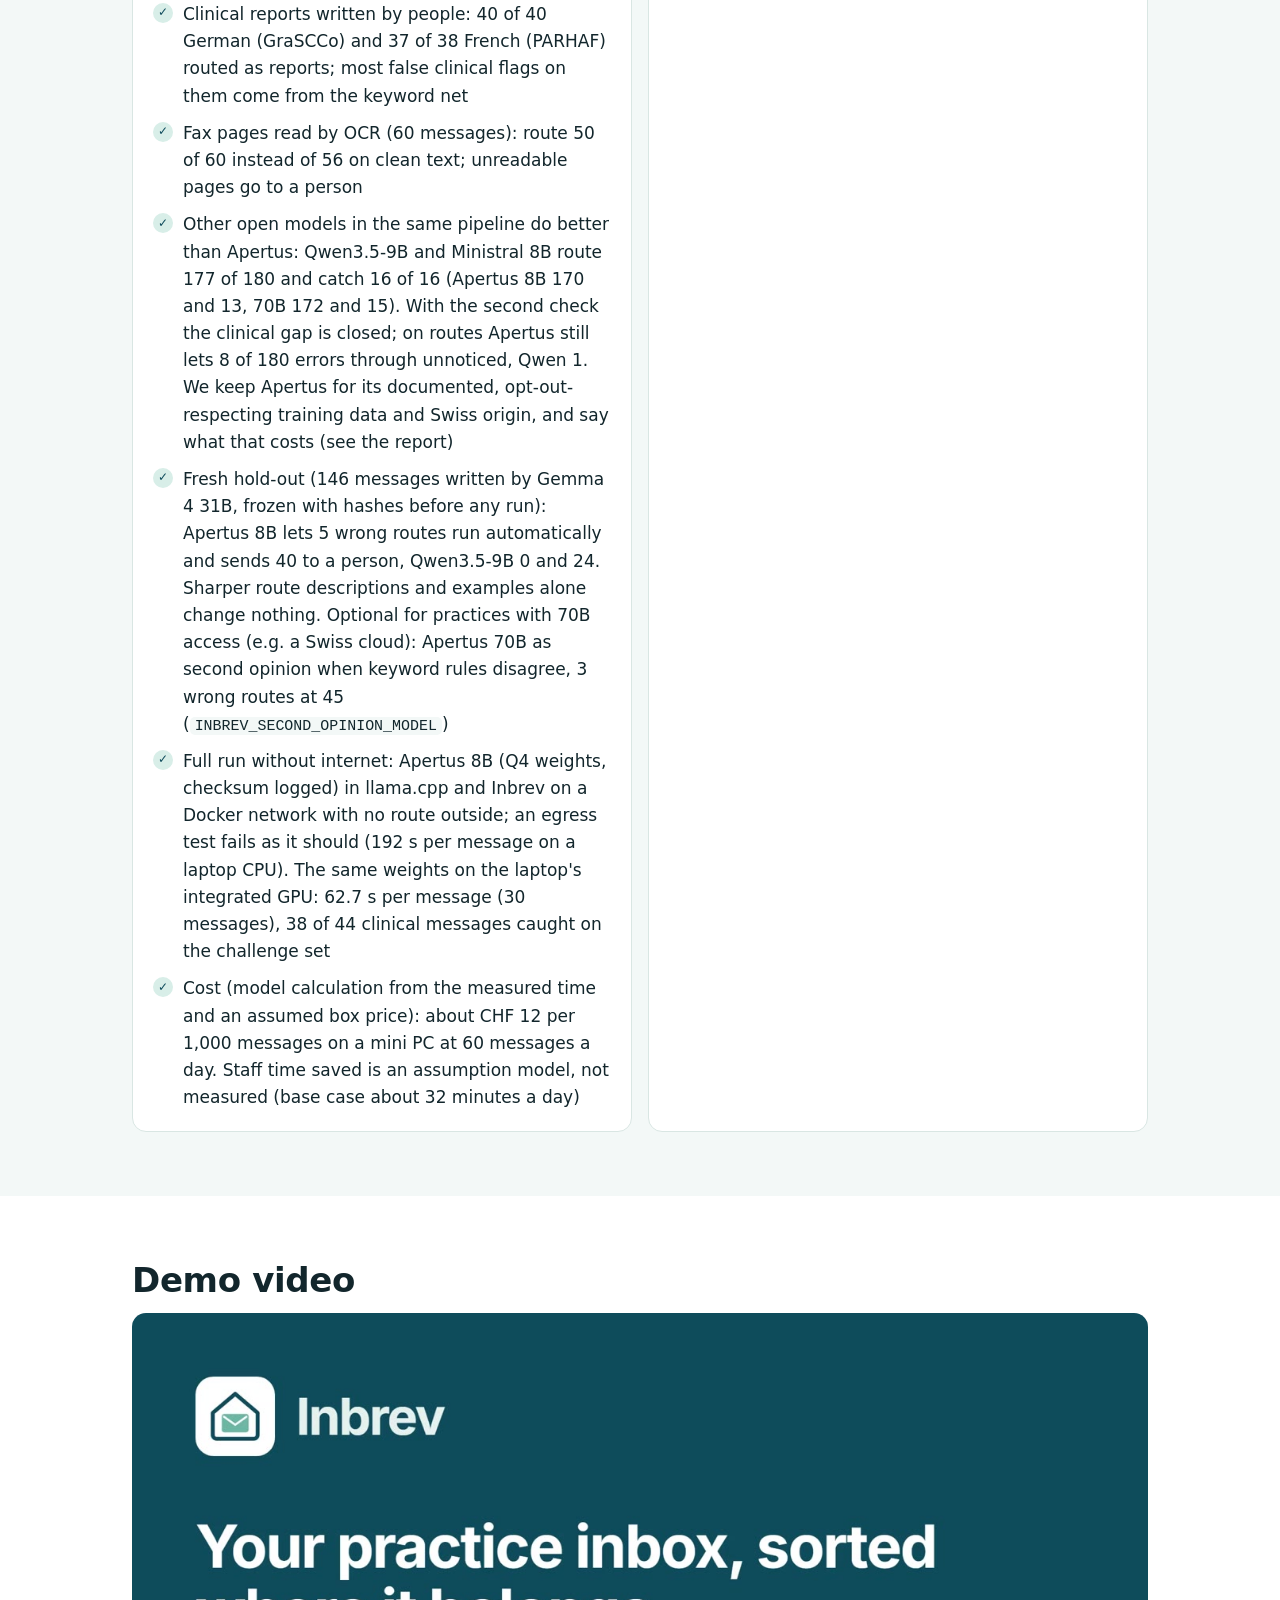
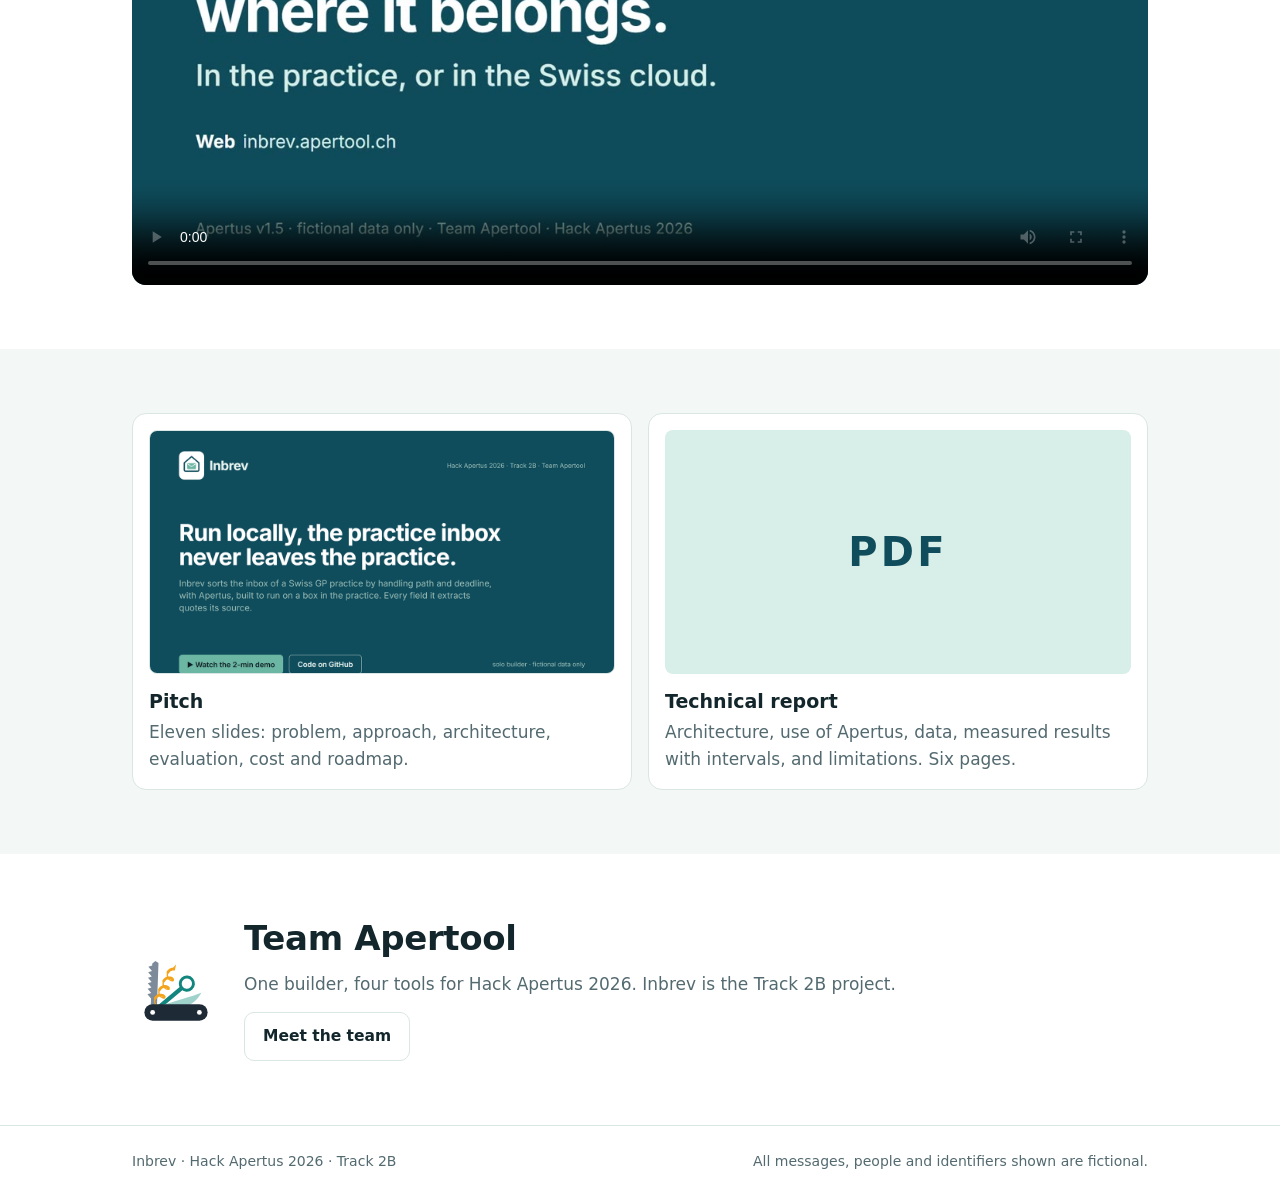
==== commit 66a209d1: "fix(website): Hold-out 2 and optional 70B second opinion on website and pitch Website: status item o" ====
--- a/website/index.html
+++ b/website/index.html
@@ -304,6 +304,15 @@
                   and say what that costs (see the report)
                 </li>
                 <li class="done">
+                  Fresh hold-out (146 messages written by Gemma 4 31B, frozen
+                  with hashes before any run): Apertus 8B lets 5 wrong routes run
+                  automatically and sends 40 to a person, Qwen3.5-9B 0 and 24.
+                  Sharper route descriptions and examples alone change nothing.
+                  Optional for practices with 70B access (e.g. a Swiss cloud):
+                  Apertus 70B as second opinion when keyword rules disagree,
+                  3 wrong routes at 45 (<code>INBREV_SECOND_OPINION_MODEL</code>)
+                </li>
+                <li class="done">
                   Full run without internet: Apertus 8B (Q4 weights, checksum
                   logged) in llama.cpp and Inbrev on a Docker network with no
                   route outside; an egress test fails as it should (192 s per
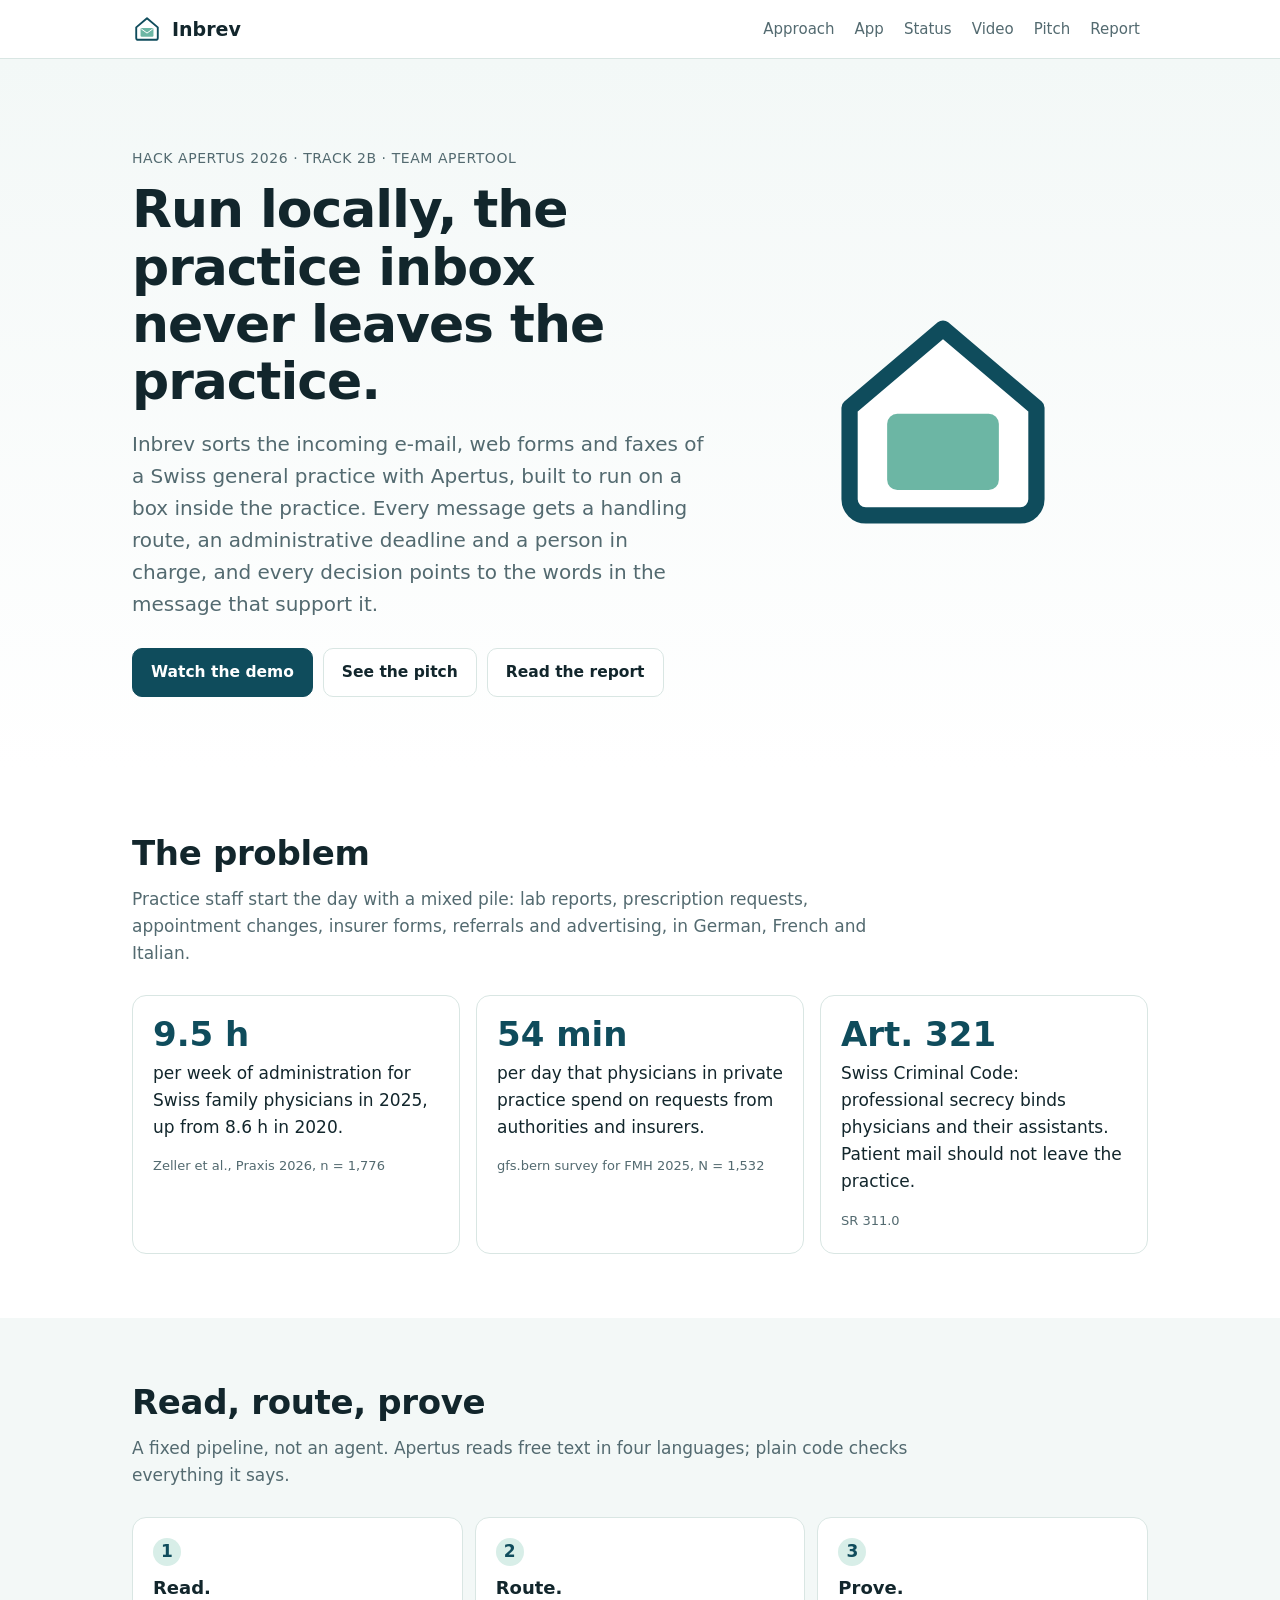
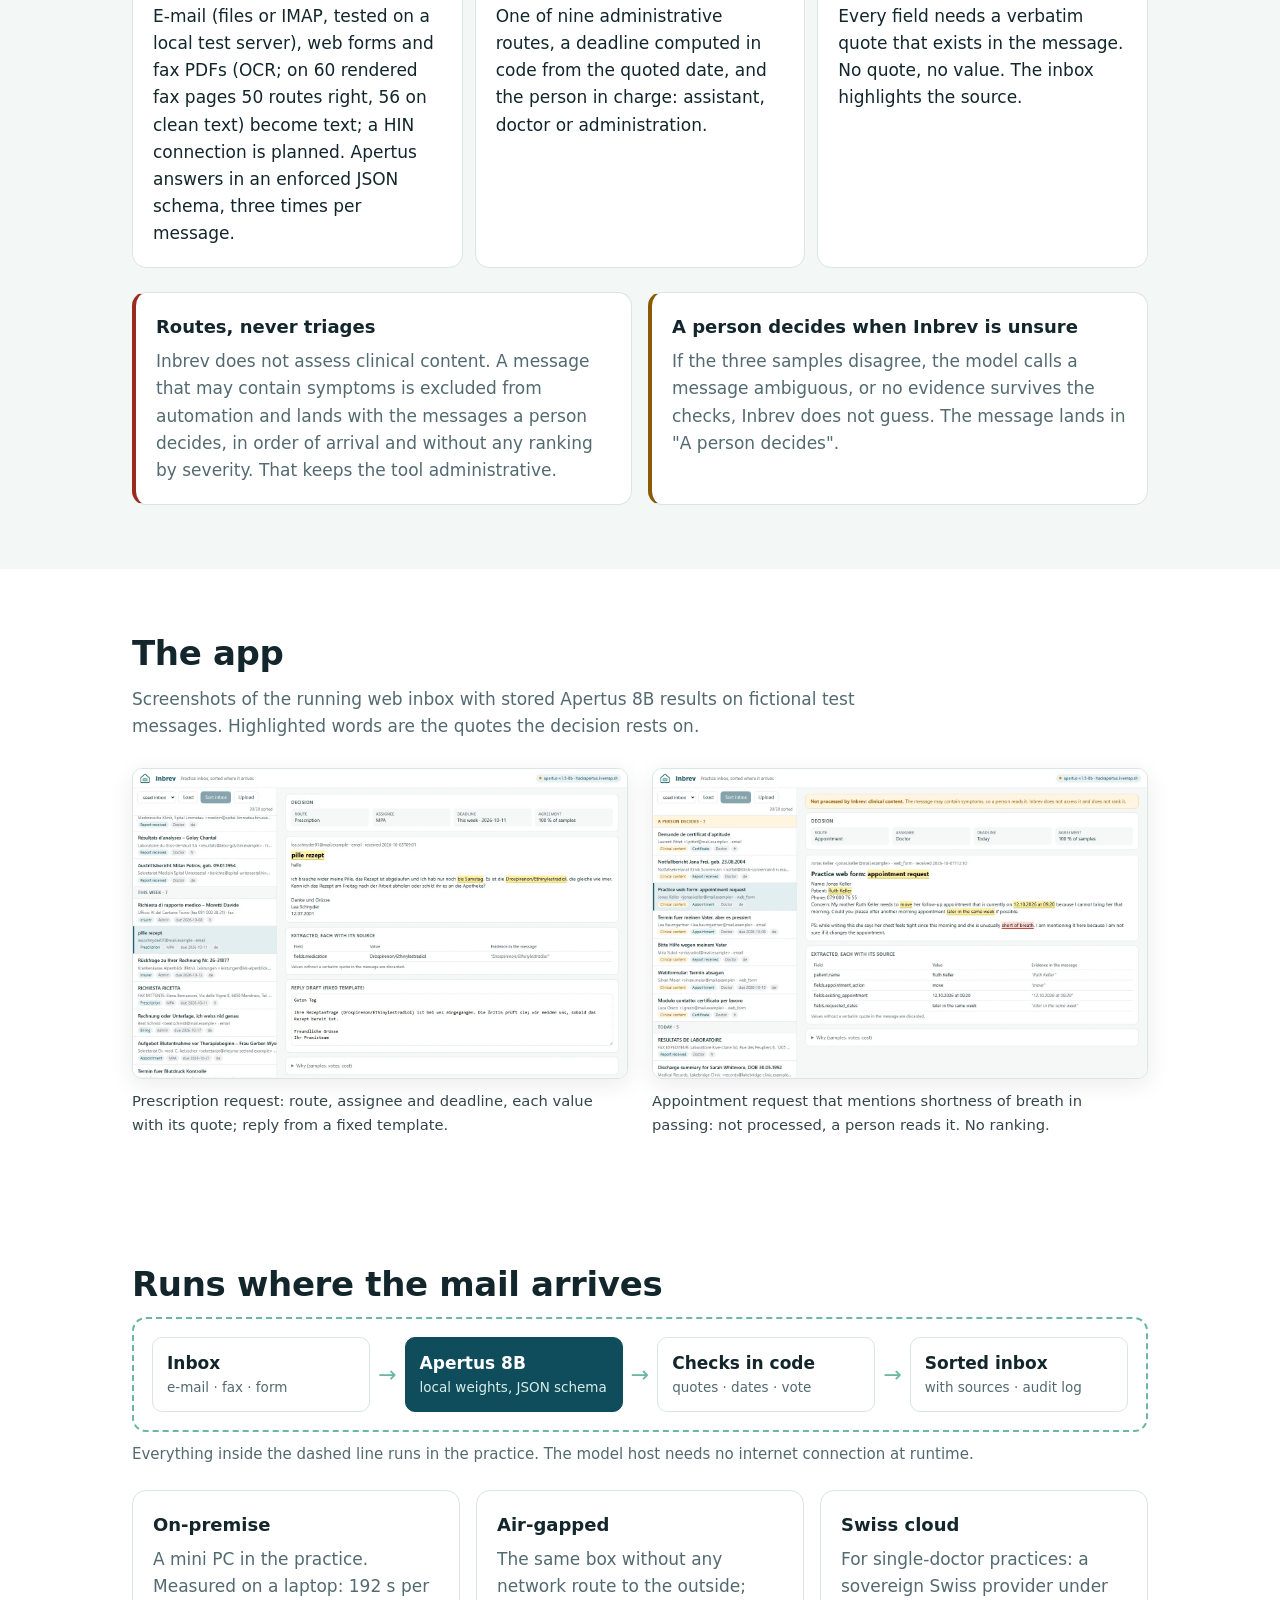
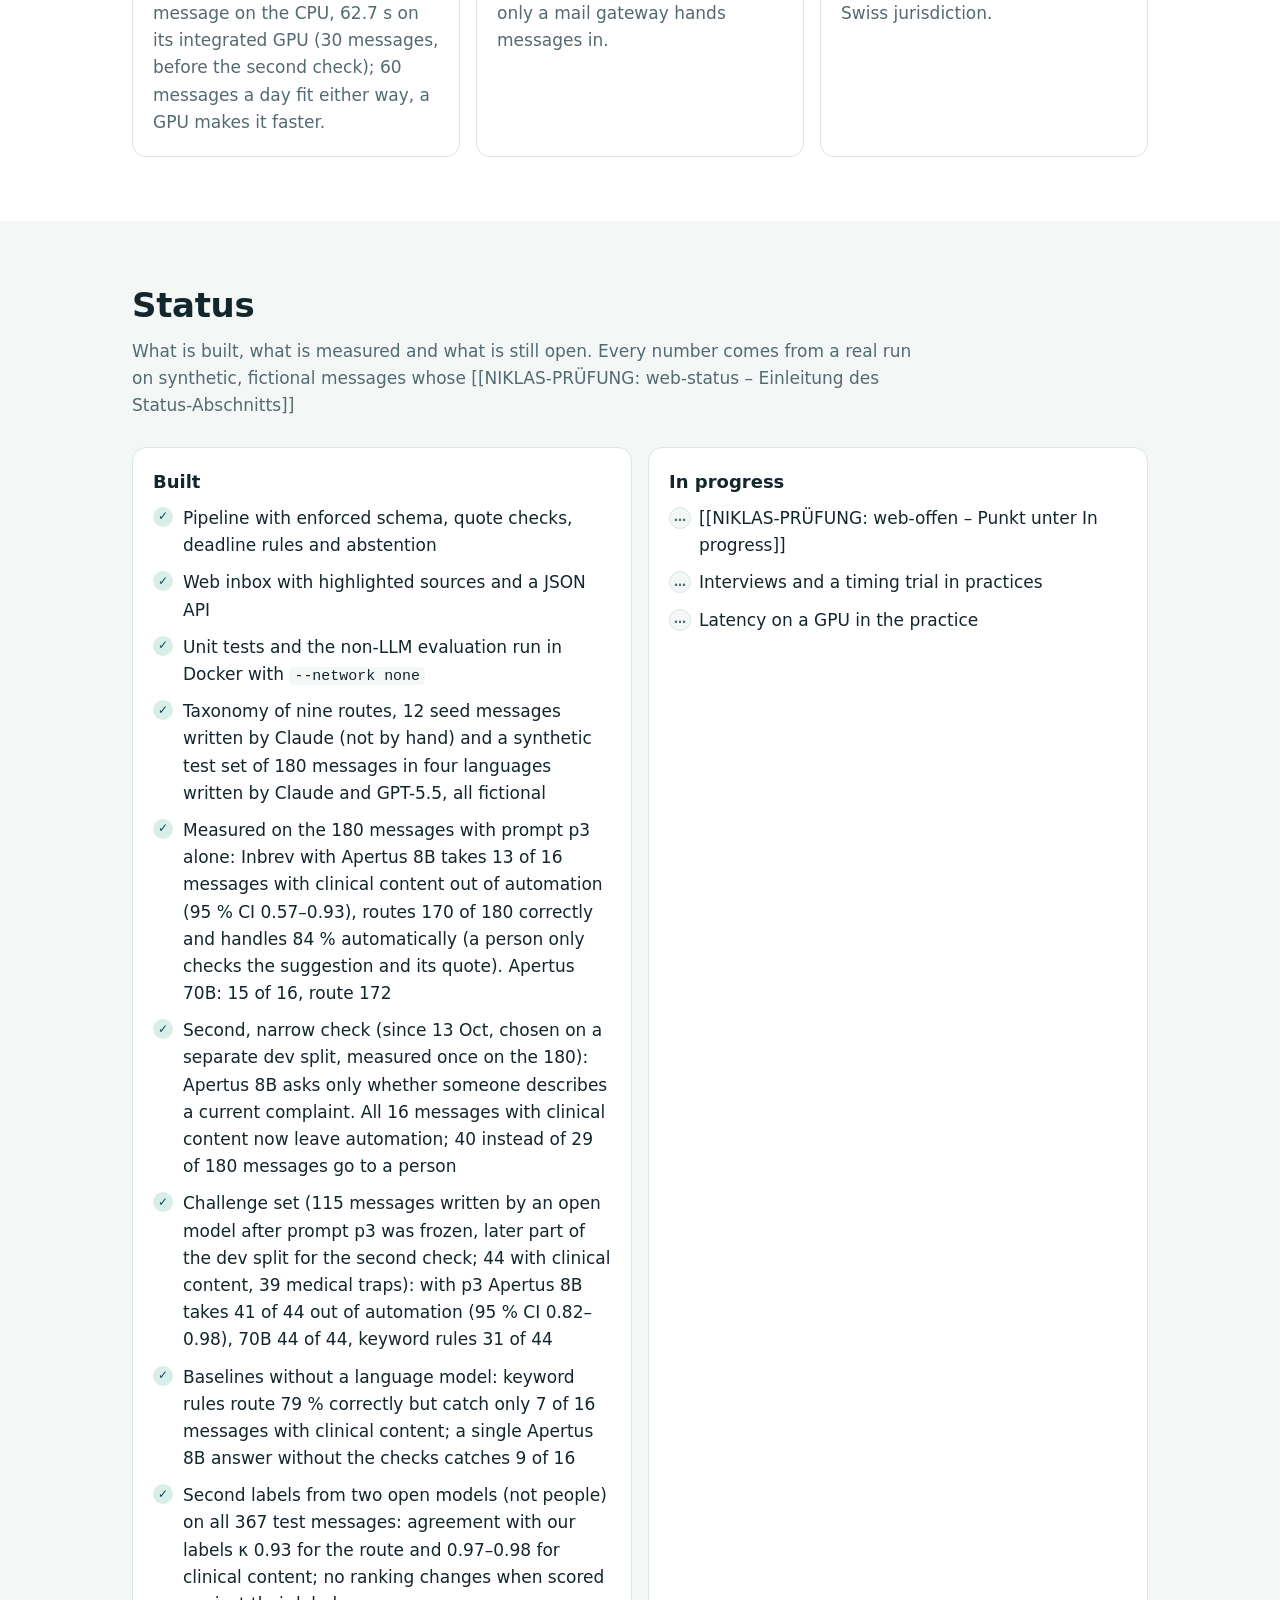
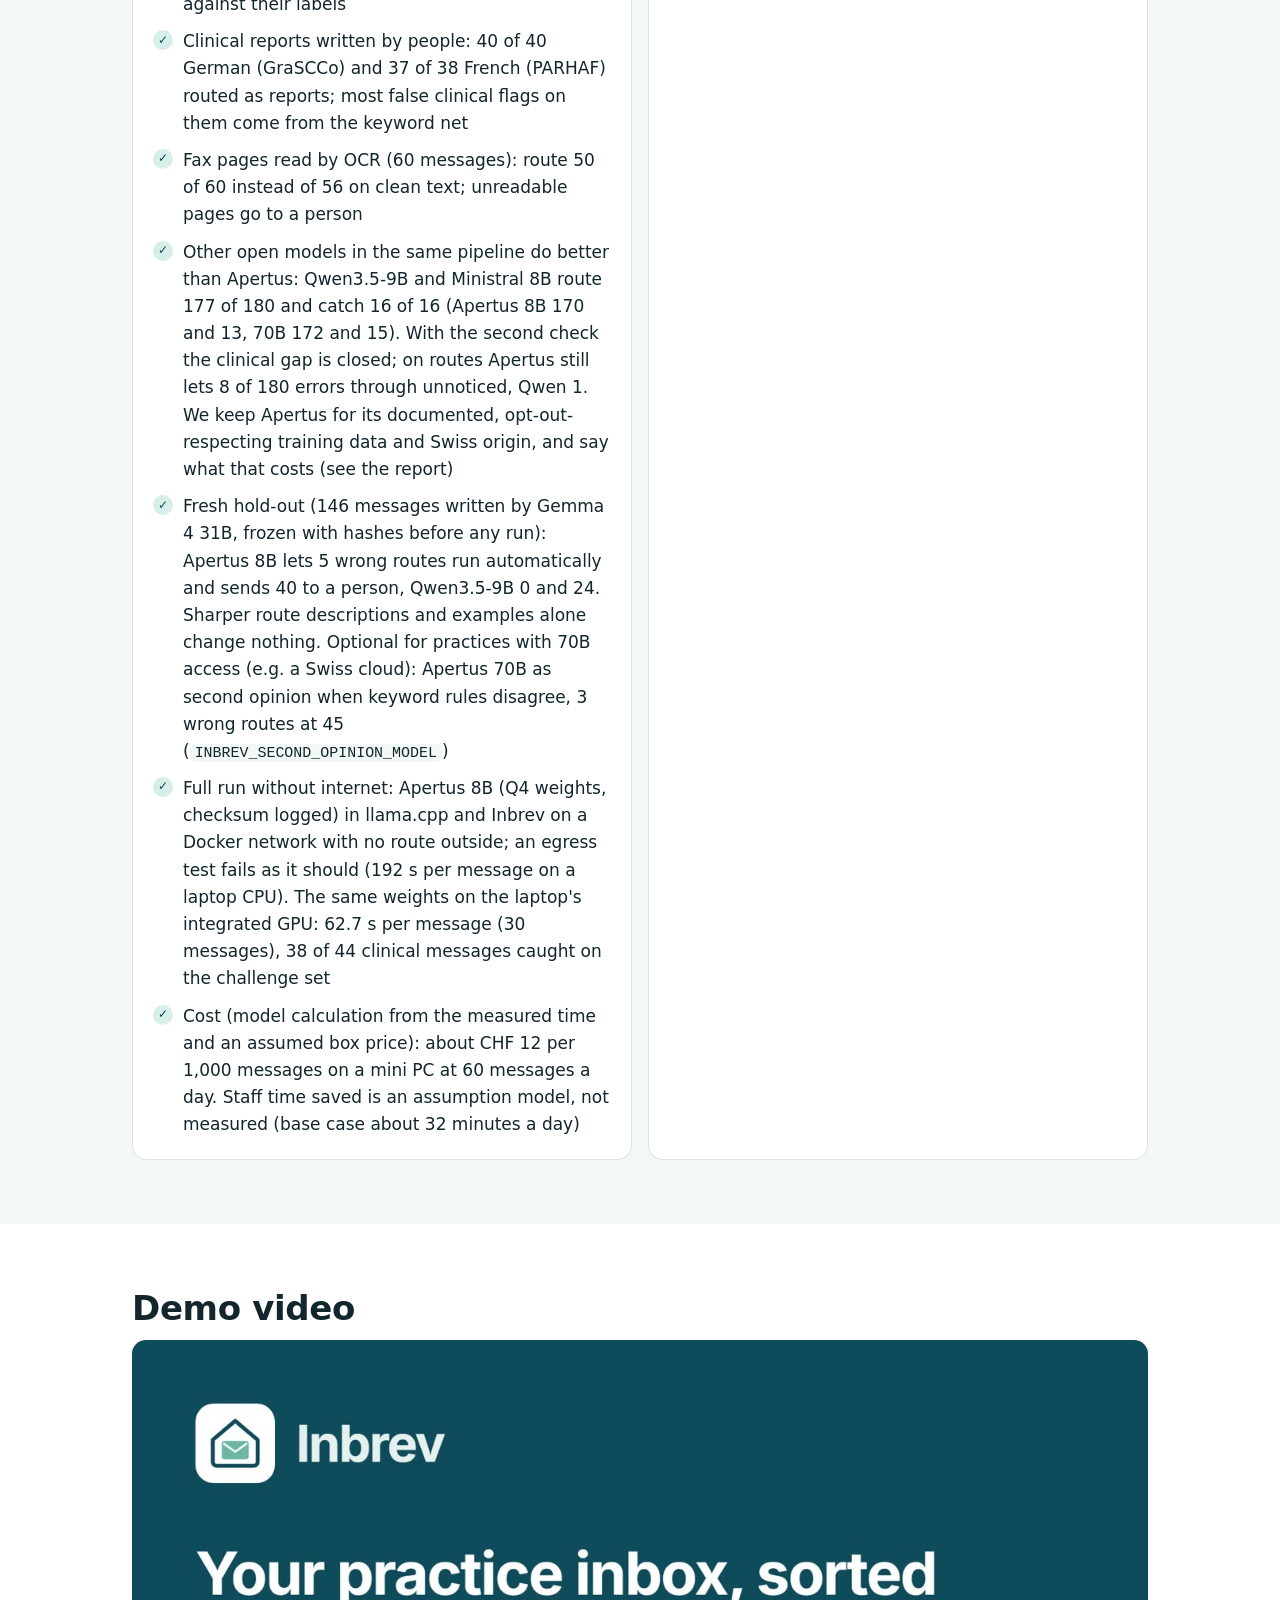
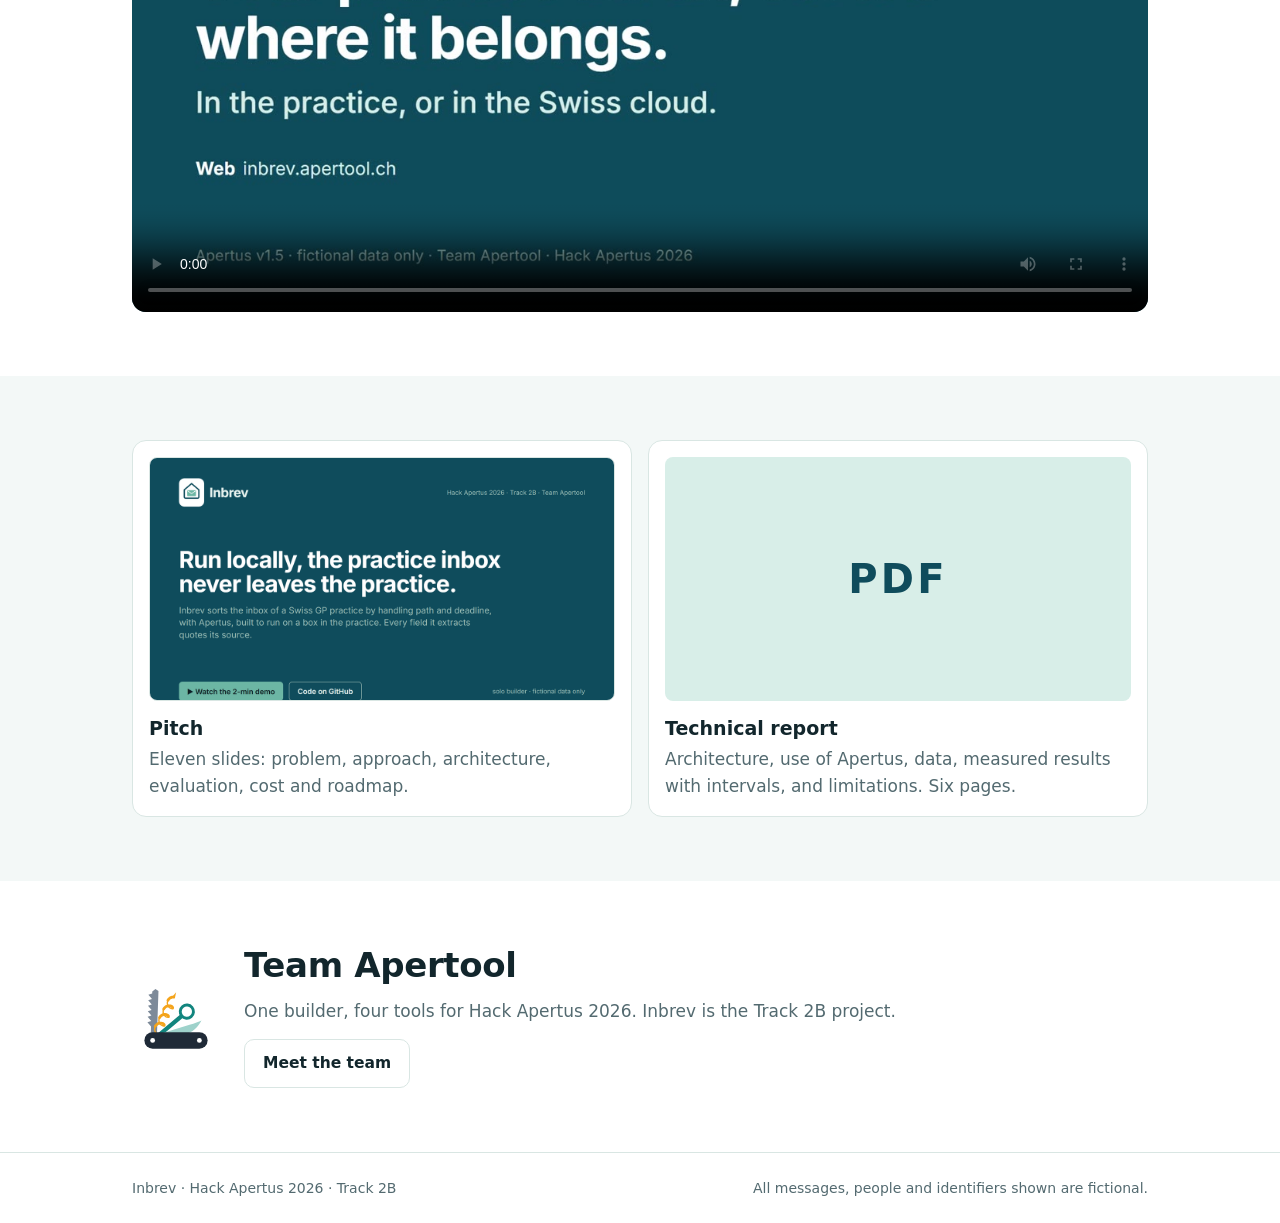
==== commit fa695748: "docs: marked the spots for the human label check as [[NIKLAS-PRÜFUNG: …]] Report (header, §1, §4, §6" ====
--- a/website/index.html
+++ b/website/index.html
@@ -230,7 +230,7 @@
           <p class="section-lead">
             What is built, what is measured and what is still open. Every
             number comes from a real run on synthetic, fictional messages whose
-            labels no person has reviewed yet.
+            [[NIKLAS-PRÜFUNG: web-status – Einleitung des Status-Abschnitts]]
           </p>
           <div class="grid two">
             <article class="status-col">
@@ -332,8 +332,7 @@
               <h3>In progress</h3>
               <ul class="checklist">
                 <li class="todo">
-                  Review of the labels by a person; so far labels come from the
-                  generating grid and two open models
+                  [[NIKLAS-PRÜFUNG: web-offen – Punkt unter In progress]]
                 </li>
                 <li class="todo">Interviews and a timing trial in practices</li>
                 <li class="todo">Latency on a GPU in the practice</li>
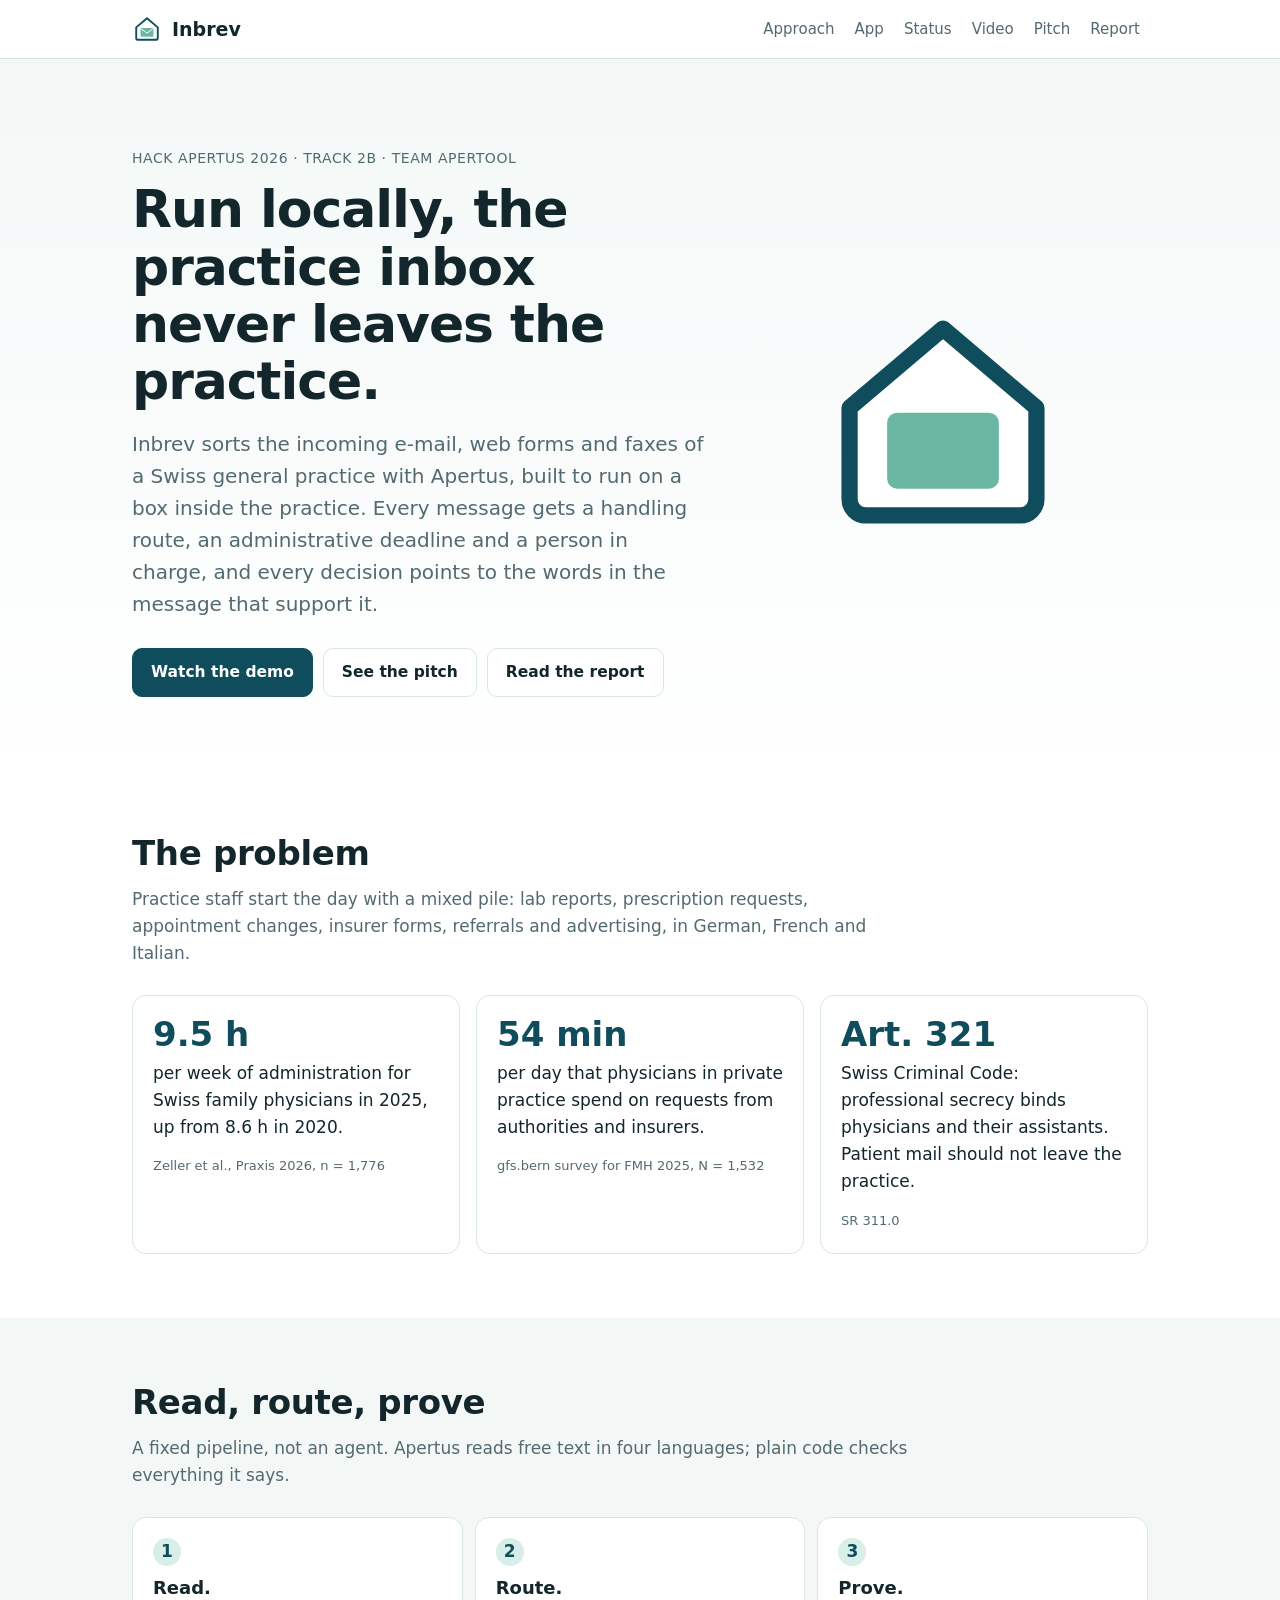
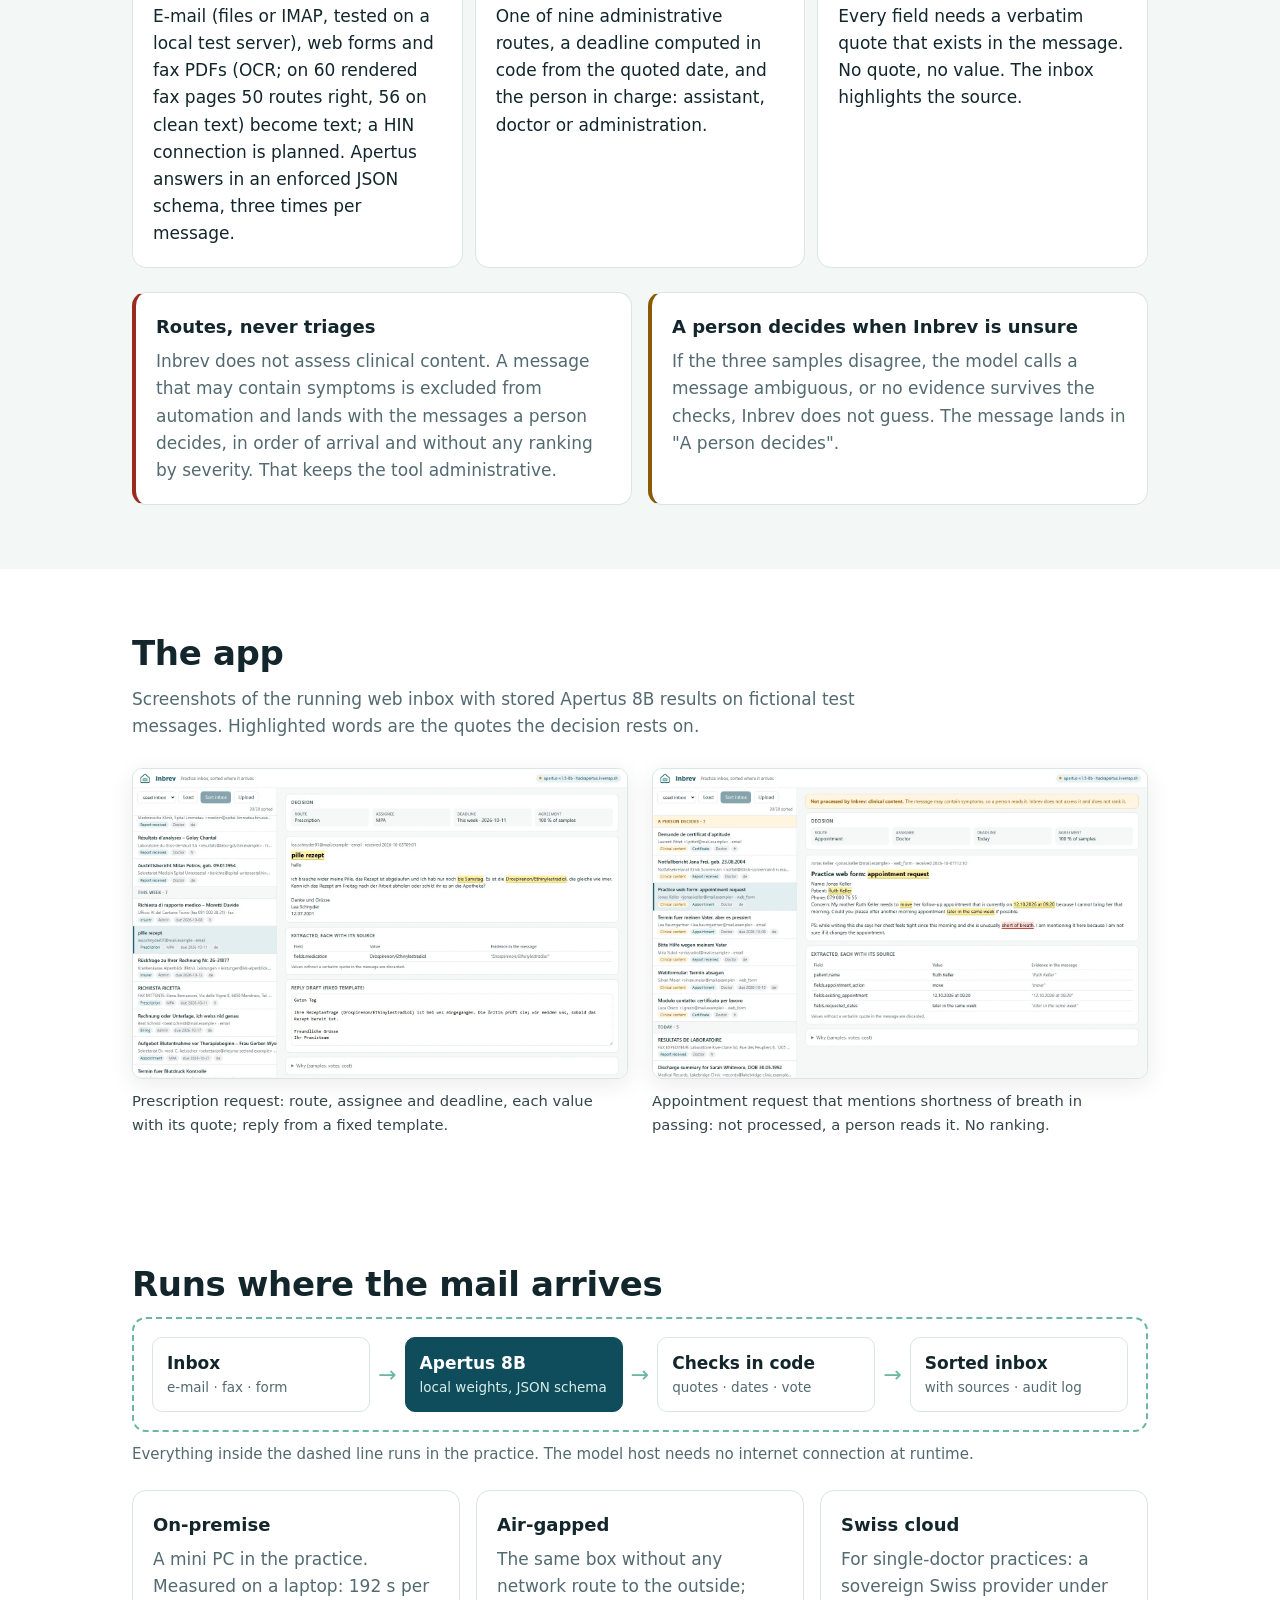
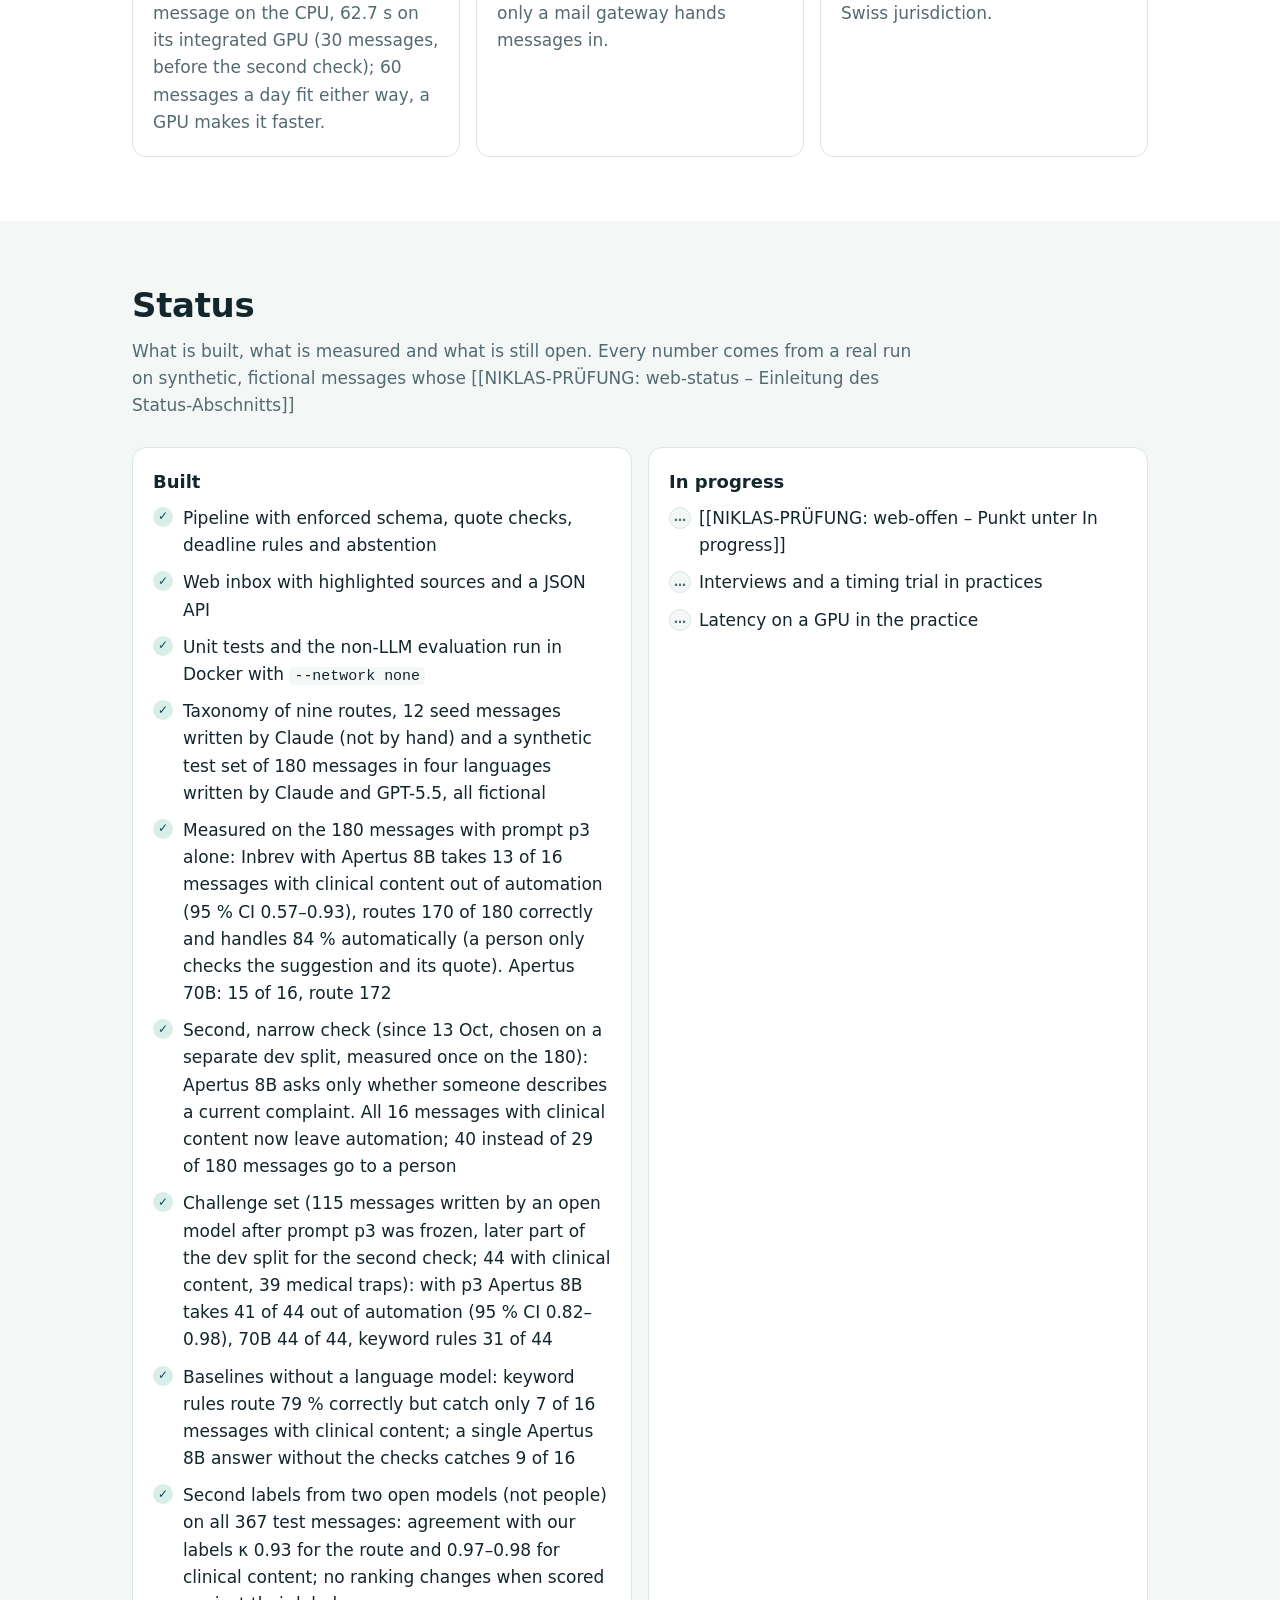
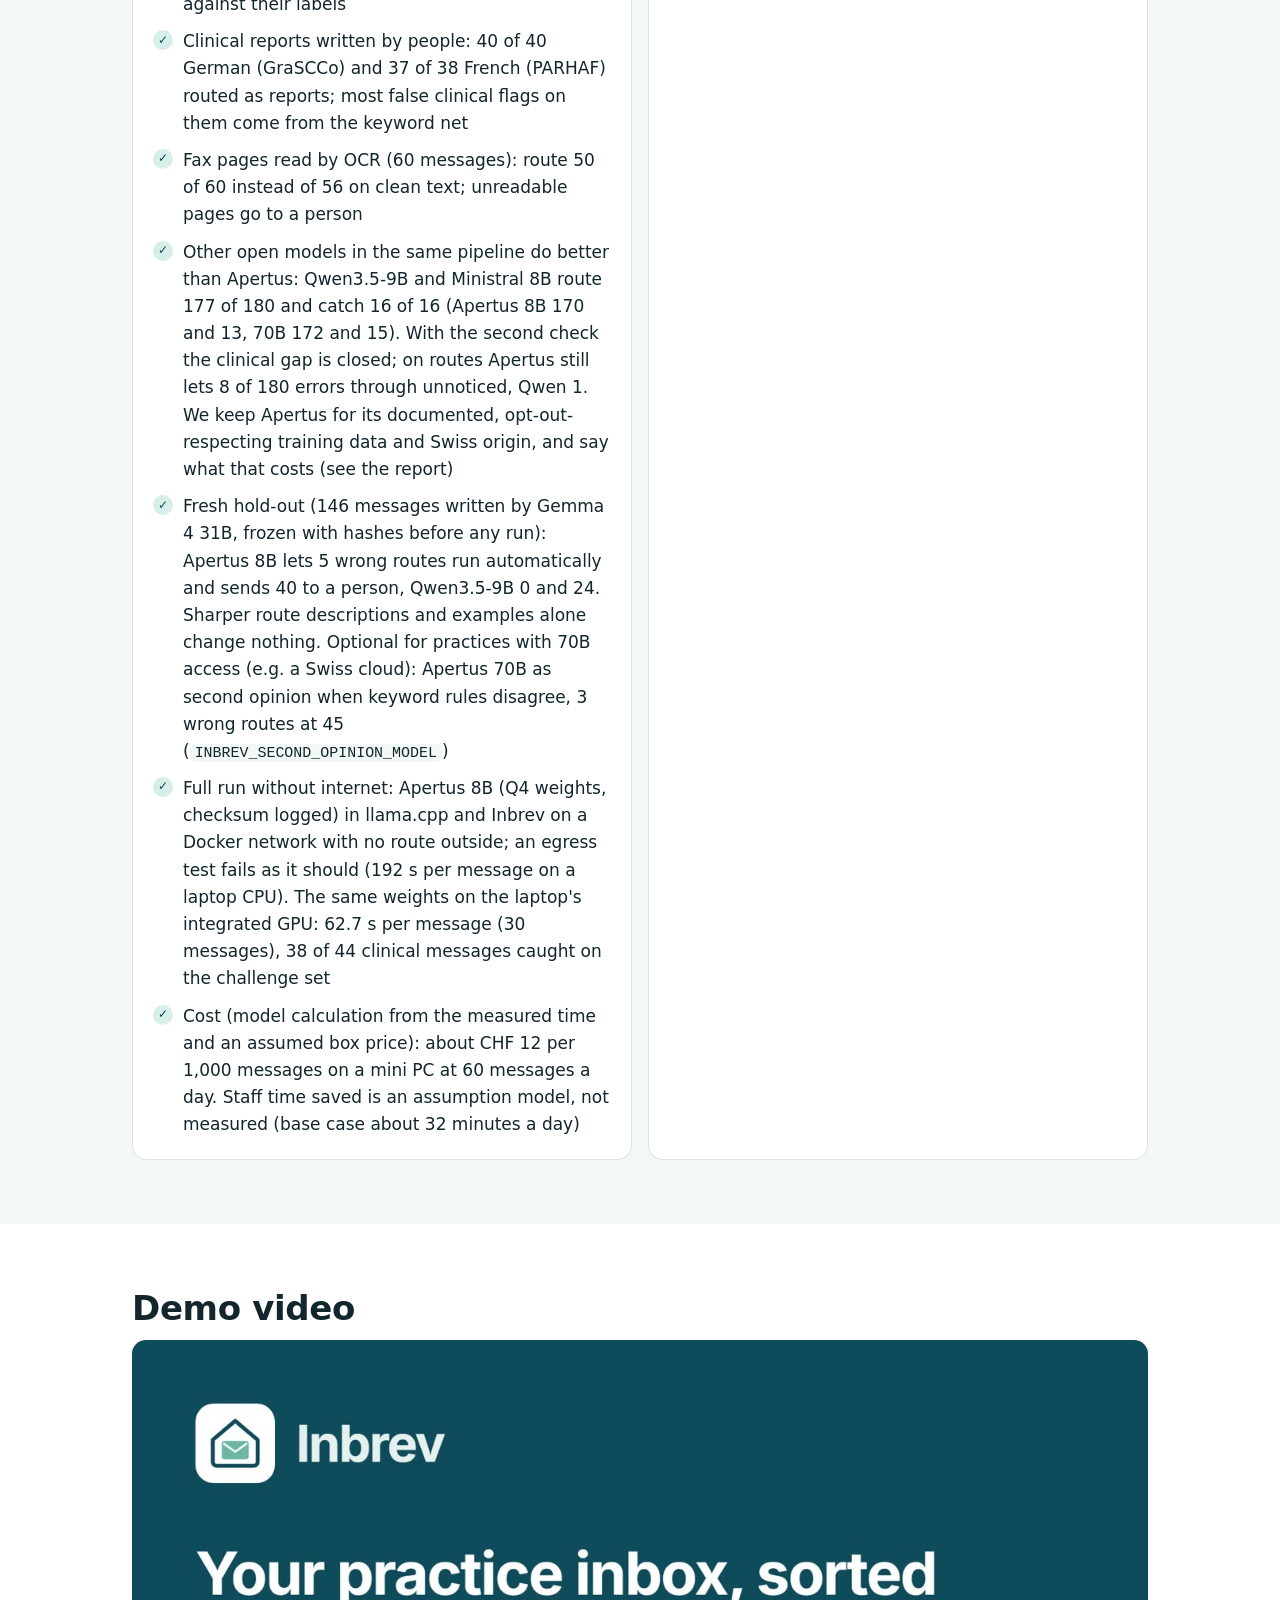
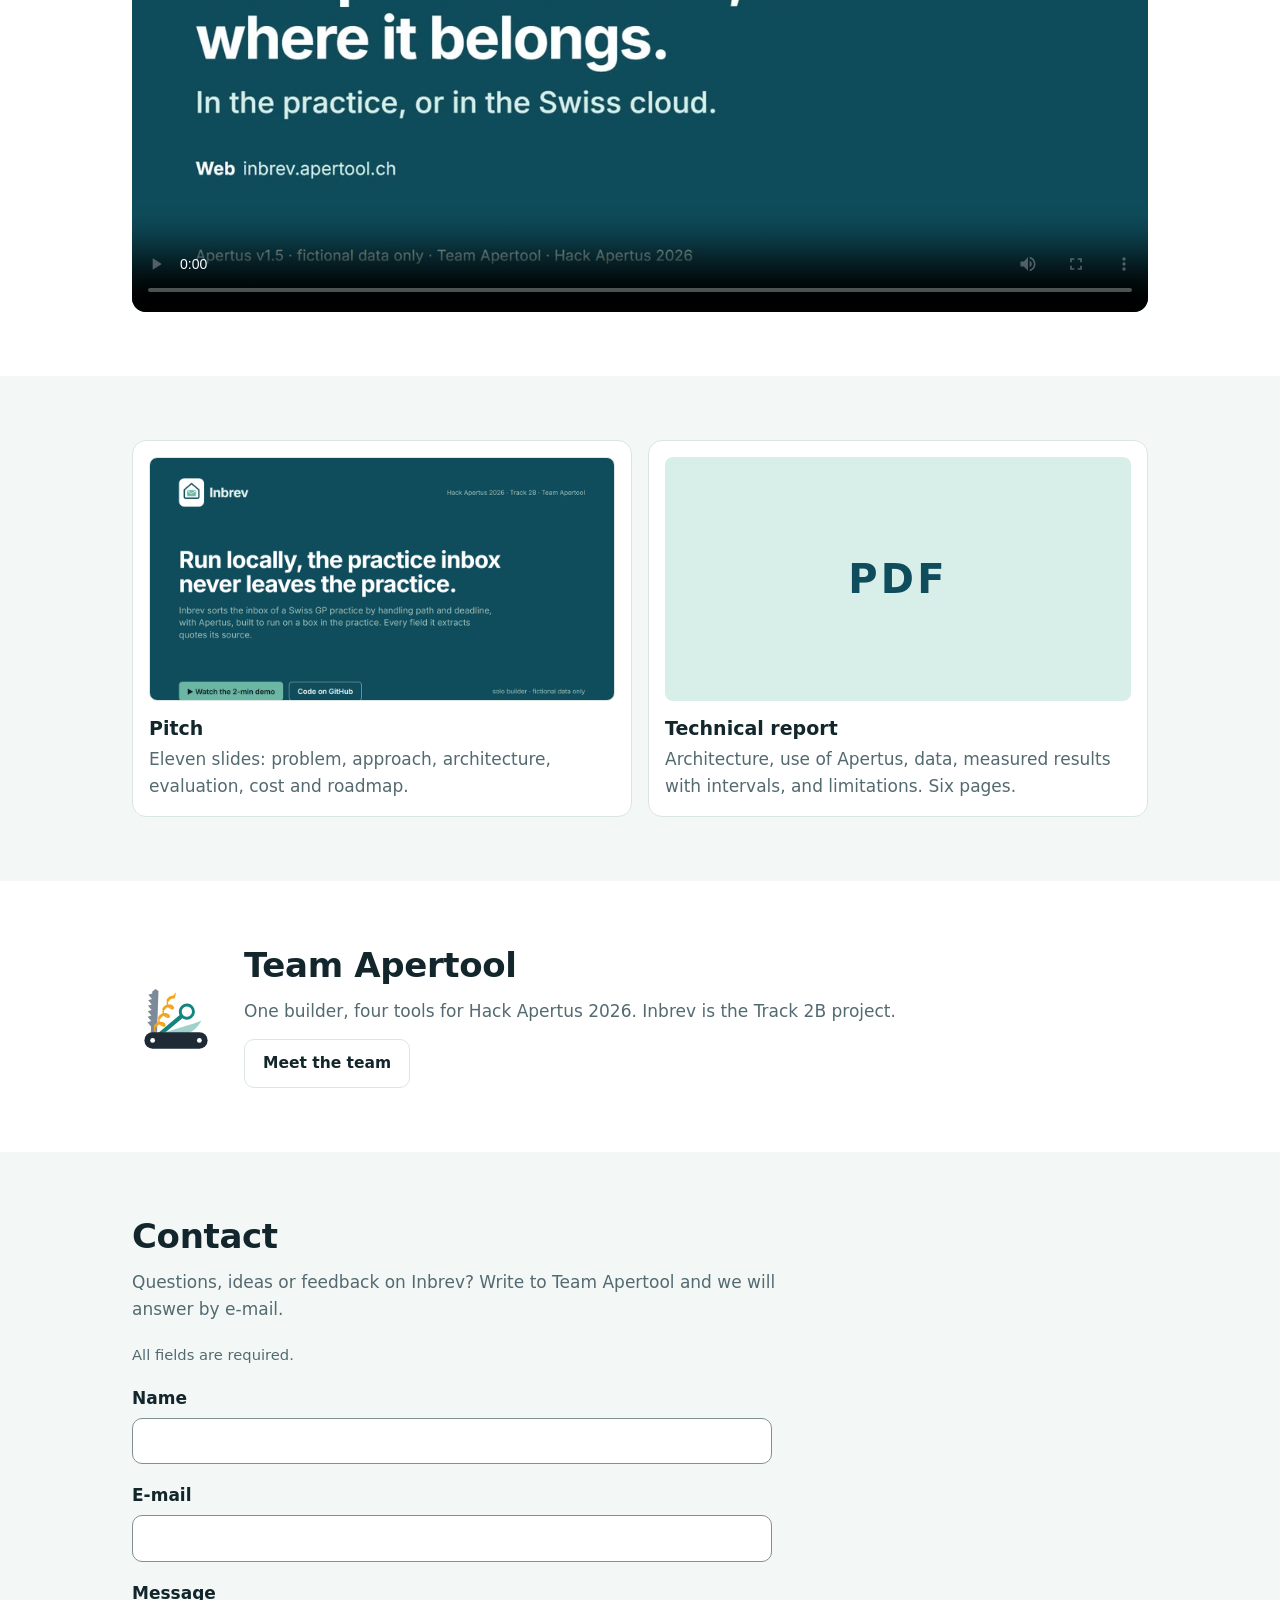
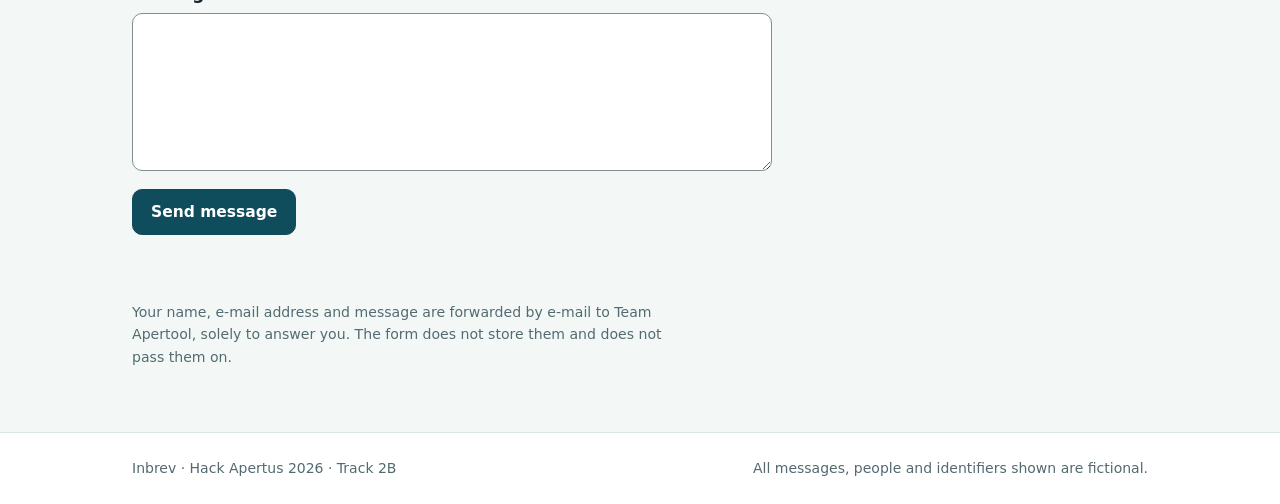
==== commit ac253197: "feat(website): contact form with privacy notice, CSP extended with kontakt.apertool.ch “Contact” sec" ====
--- a/website/index.html
+++ b/website/index.html
@@ -19,6 +19,7 @@
     <meta property="og:image" content="https://inbrev.apertool.ch/pitch/og.png" />
     <link rel="icon" href="assets/inbrev-favicon.svg" type="image/svg+xml" />
     <link rel="stylesheet" href="style.css" />
+    <script defer src="contact.js"></script>
   </head>
   <body>
     <header class="nav">
@@ -391,6 +392,90 @@
           </div>
         </div>
       </section>
+      <section class="section alt" id="contact" aria-labelledby="contact-title">
+        <div class="wrap">
+          <h2 id="contact-title">Contact</h2>
+          <p class="contact-lead">Questions, ideas or feedback on Inbrev? Write to Team Apertool and we will answer by e-mail.</p>
+          <noscript>
+            <p class="contact-nojs">
+              The contact form needs JavaScript. Please write to
+              <a href="mailto:hello@apertool.ch">hello@apertool.ch</a> instead.
+            </p>
+          </noscript>
+          <form
+            class="contact-form"
+            id="contact-form"
+            method="post"
+            data-endpoint="https://kontakt.apertool.ch/send"
+            data-project="inbrev"
+            novalidate
+            hidden
+          >
+            <p class="contact-hint" id="contact-hint">All fields are required.</p>
+            <div class="contact-field">
+              <label for="contact-name">Name</label>
+              <input
+                id="contact-name"
+                name="name"
+                type="text"
+                autocomplete="name"
+                maxlength="100"
+                required
+                aria-required="true"
+              />
+            </div>
+            <div class="contact-field">
+              <label for="contact-email">E-mail</label>
+              <input
+                id="contact-email"
+                name="email"
+                type="email"
+                autocomplete="email"
+                maxlength="254"
+                required
+                aria-required="true"
+              />
+            </div>
+            <div class="contact-field">
+              <label for="contact-message">Message</label>
+              <textarea
+                id="contact-message"
+                name="message"
+                rows="6"
+                minlength="10"
+                maxlength="5000"
+                required
+                aria-required="true"
+              ></textarea>
+            </div>
+            <div class="contact-hp" aria-hidden="true">
+              <label for="contact-website">Leave this field empty</label>
+              <input
+                id="contact-website"
+                name="website"
+                type="text"
+                tabindex="-1"
+                autocomplete="off"
+              />
+            </div>
+            <div class="contact-actions">
+              <button class="btn primary" type="submit">Send message</button>
+            </div>
+            <p
+              class="contact-status"
+              id="contact-status"
+              role="status"
+              aria-live="polite"
+              aria-atomic="true"
+            ></p>
+          </form>
+          <p class="contact-privacy">
+            Your name, e-mail address and message are forwarded by e-mail to Team
+            Apertool, solely to answer you. The form does not store them and does not
+            pass them on.
+          </p>
+        </div>
+      </section>
     </main>
 
     <footer class="footer">
--- a/website/style.css
+++ b/website/style.css
@@ -514,3 +514,131 @@
 .shots figure { margin: 0; }
 .shots img { width: 100%; height: auto; display: block; border-radius: 10px; border: 1px solid var(--line, #d5e3df); box-shadow: 0 6px 24px rgba(0, 0, 0, 0.08); }
 .shots figcaption { margin-top: 10px; font-size: 0.92rem; opacity: 0.85; }
+
+/* Contact form */
+
+.contact {
+  --contact-error: var(--safety);
+}
+
+@media (prefers-color-scheme: dark) {
+  .contact {
+    --contact-error: var(--safety);
+  }
+}
+
+.contact-lead {
+  max-width: 40em;
+  margin: 0 0 20px;
+  color: var(--muted);
+}
+
+.contact-form {
+  display: grid;
+  gap: 18px;
+  max-width: 640px;
+}
+
+.contact-form[hidden] {
+  display: none;
+}
+
+.contact-hint {
+  margin: 0;
+  font-size: 0.92rem;
+  color: var(--muted);
+}
+
+.contact-field label {
+  display: block;
+  margin-bottom: 6px;
+  font-weight: 600;
+}
+
+.contact-field input,
+.contact-field textarea {
+  display: block;
+  width: 100%;
+  min-height: 46px;
+  padding: 11px 14px;
+  font: inherit;
+  font-size: 1rem;
+  line-height: 1.4;
+  color: var(--ink);
+  background: var(--card);
+  border: 1.5px solid color-mix(in srgb, var(--ink) 50%, var(--bg-alt));
+  border-radius: 10px;
+}
+
+.contact-field textarea {
+  min-height: 150px;
+  resize: vertical;
+}
+
+.contact-field input:focus-visible,
+.contact-field textarea:focus-visible {
+  outline: 3px solid var(--accent);
+  outline-offset: 2px;
+  border-color: var(--ink);
+}
+
+.contact-field [aria-invalid="true"] {
+  border-color: var(--contact-error);
+  border-width: 2px;
+}
+
+.contact-hp {
+  position: absolute;
+  left: -10000px;
+  width: 1px;
+  height: 1px;
+  overflow: hidden;
+}
+
+.contact-form button[type="submit"] {
+  min-height: 46px;
+  font-family: inherit;
+  cursor: pointer;
+}
+
+.contact-form button[type="submit"]:disabled {
+  opacity: 0.6;
+  cursor: progress;
+}
+
+.contact-status {
+  min-height: 1.6em;
+  margin: 0;
+  padding-left: 12px;
+  border-left: 4px solid transparent;
+  font-weight: 600;
+  color: var(--ink);
+}
+
+.contact-status[data-state="error"] {
+  color: var(--contact-error);
+  border-left-color: var(--contact-error);
+}
+
+.contact-status[data-state="success"] {
+  border-left-color: var(--accent);
+}
+
+.contact-status a {
+  color: inherit;
+}
+
+.contact-nojs {
+  max-width: 40em;
+  margin: 0 0 20px;
+  padding: 12px 16px;
+  border: 1.5px solid color-mix(in srgb, var(--ink) 50%, var(--bg-alt));
+  border-radius: 10px;
+}
+
+.contact-privacy {
+  max-width: 40em;
+  margin: 20px 0 0;
+  font-size: 0.88rem;
+  color: var(--muted);
+}
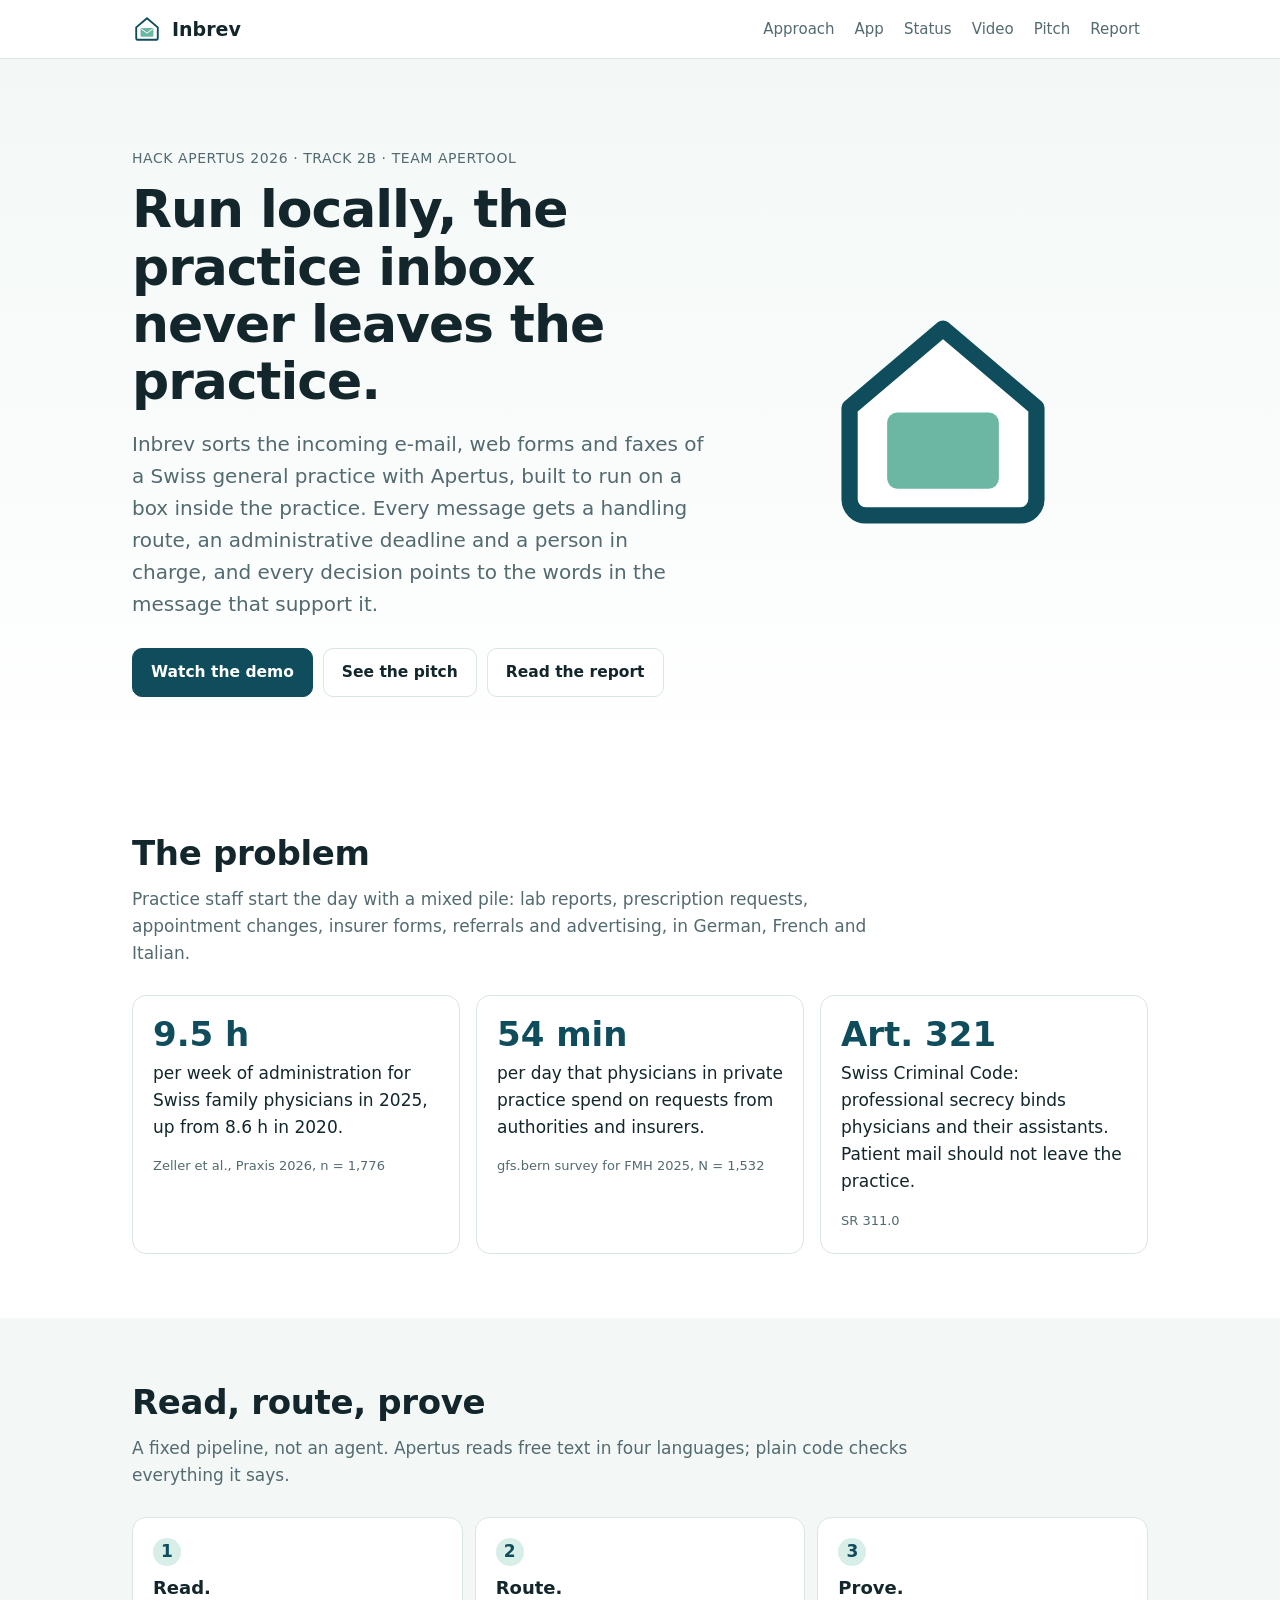
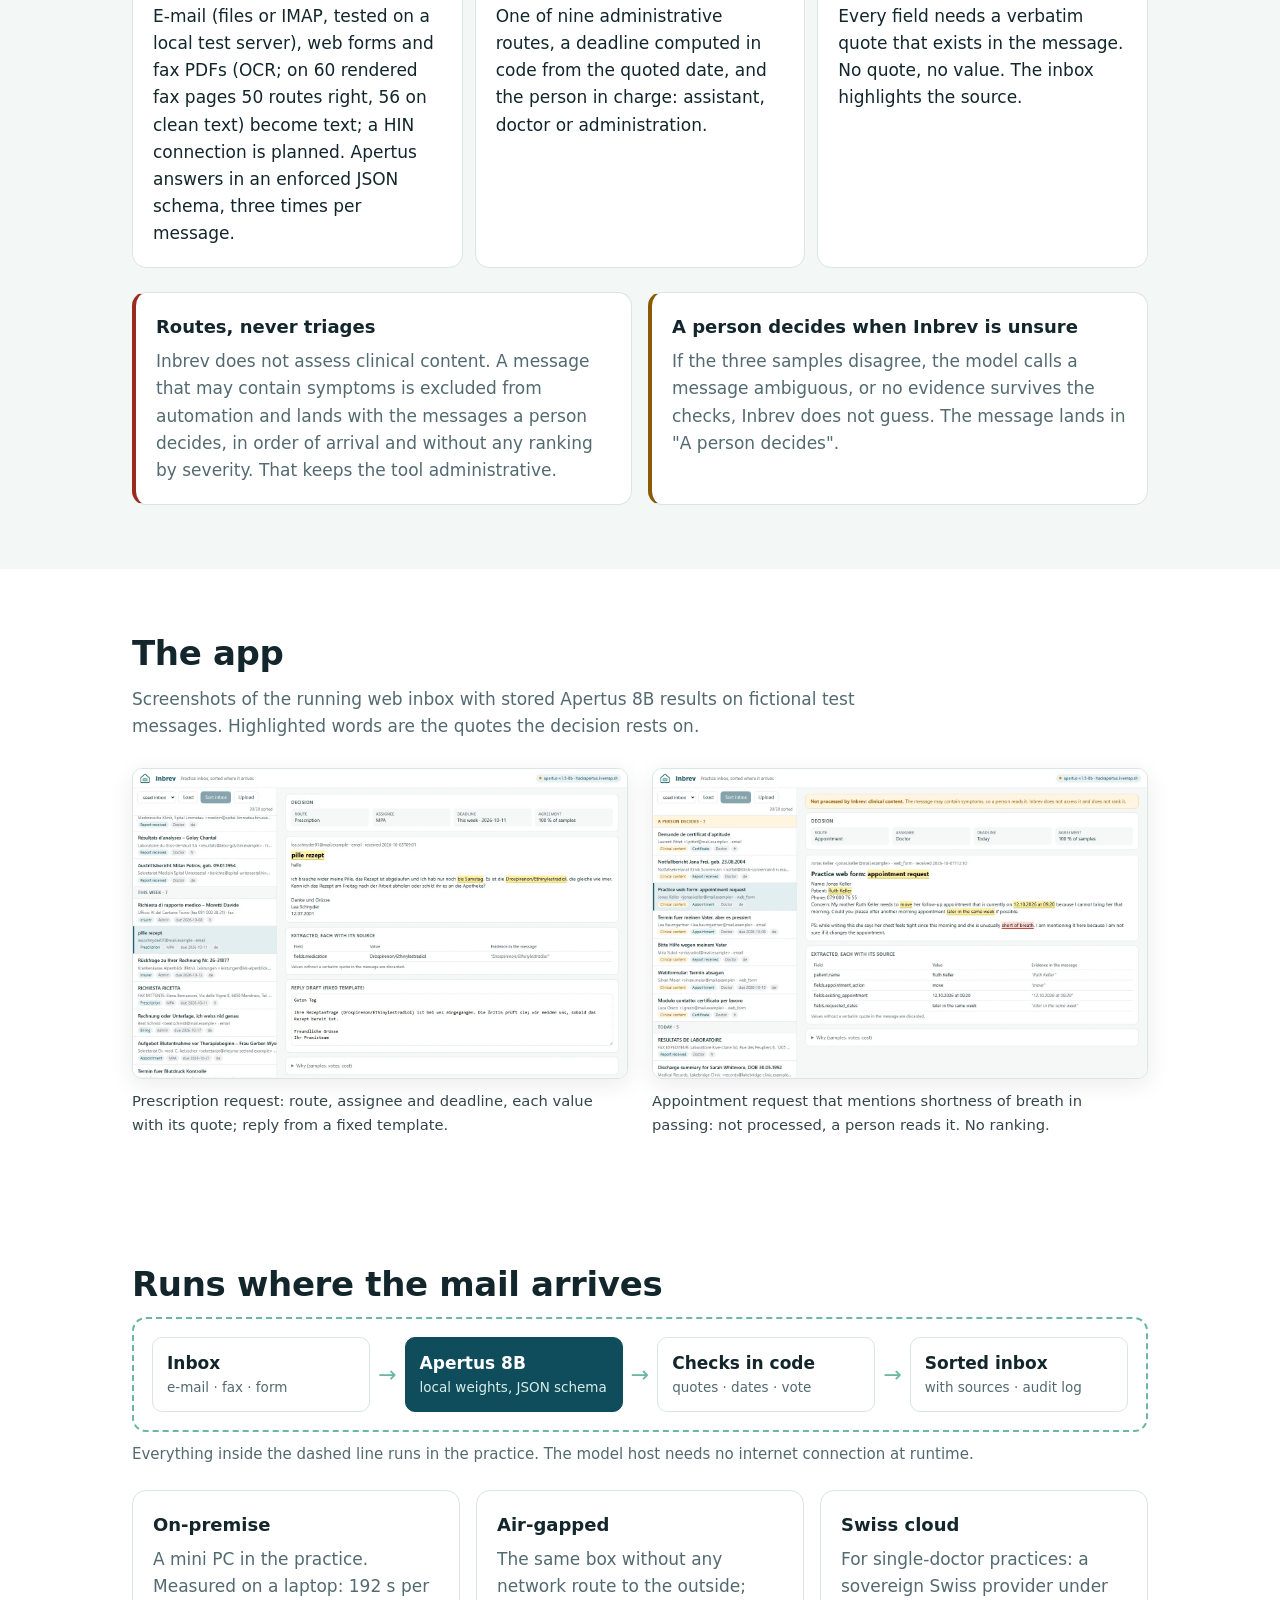
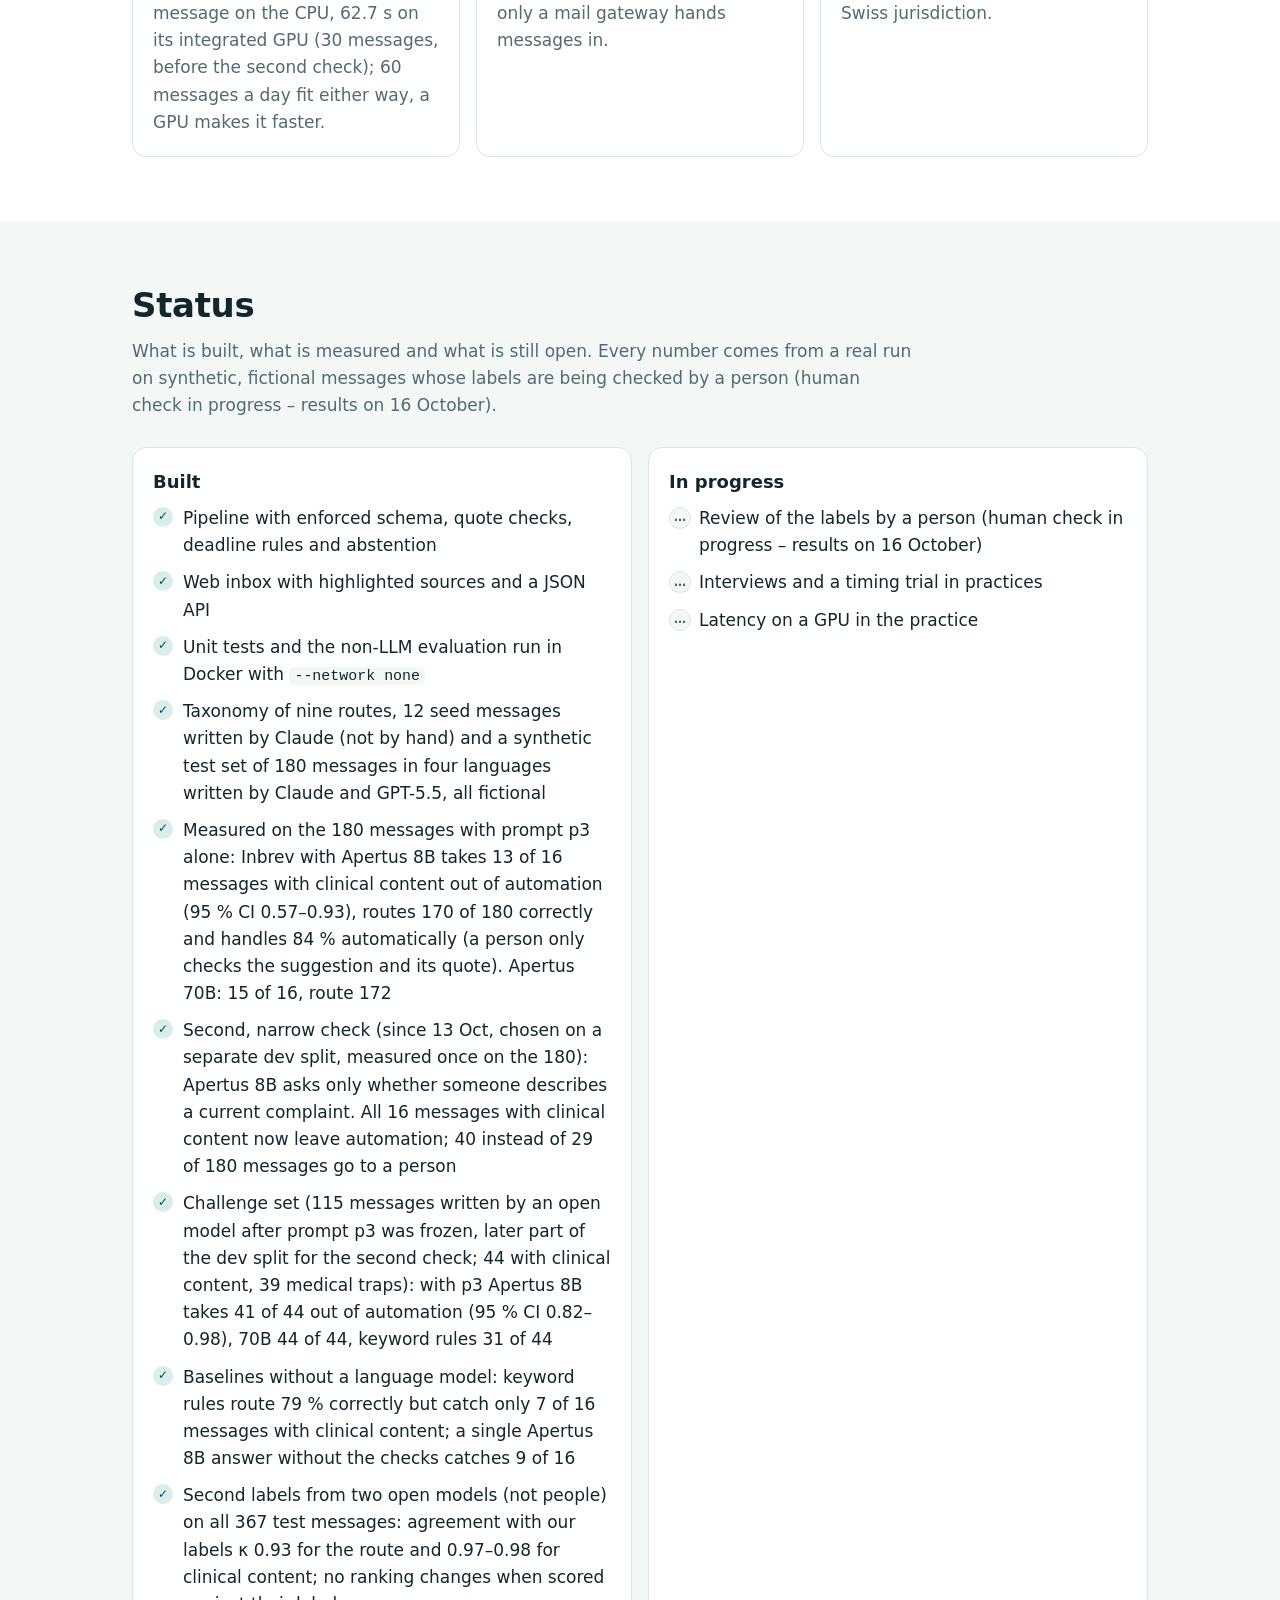
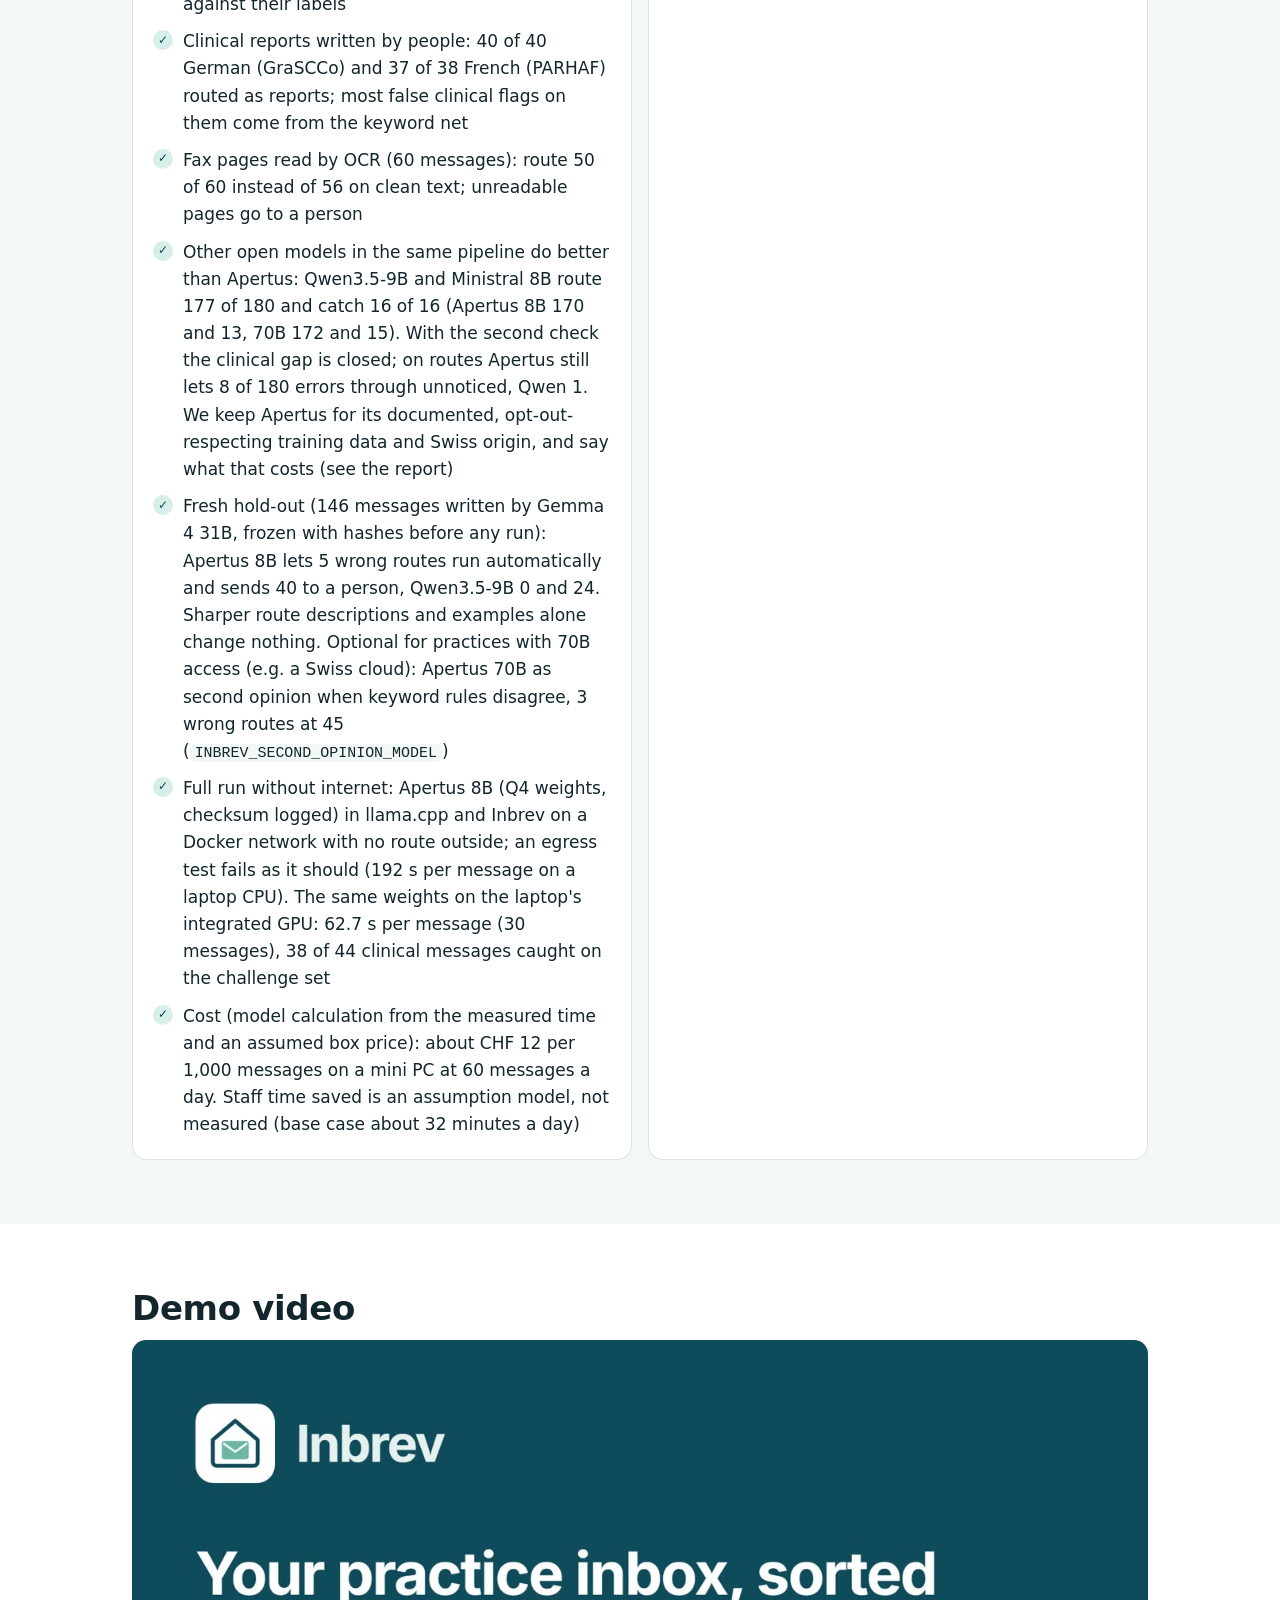
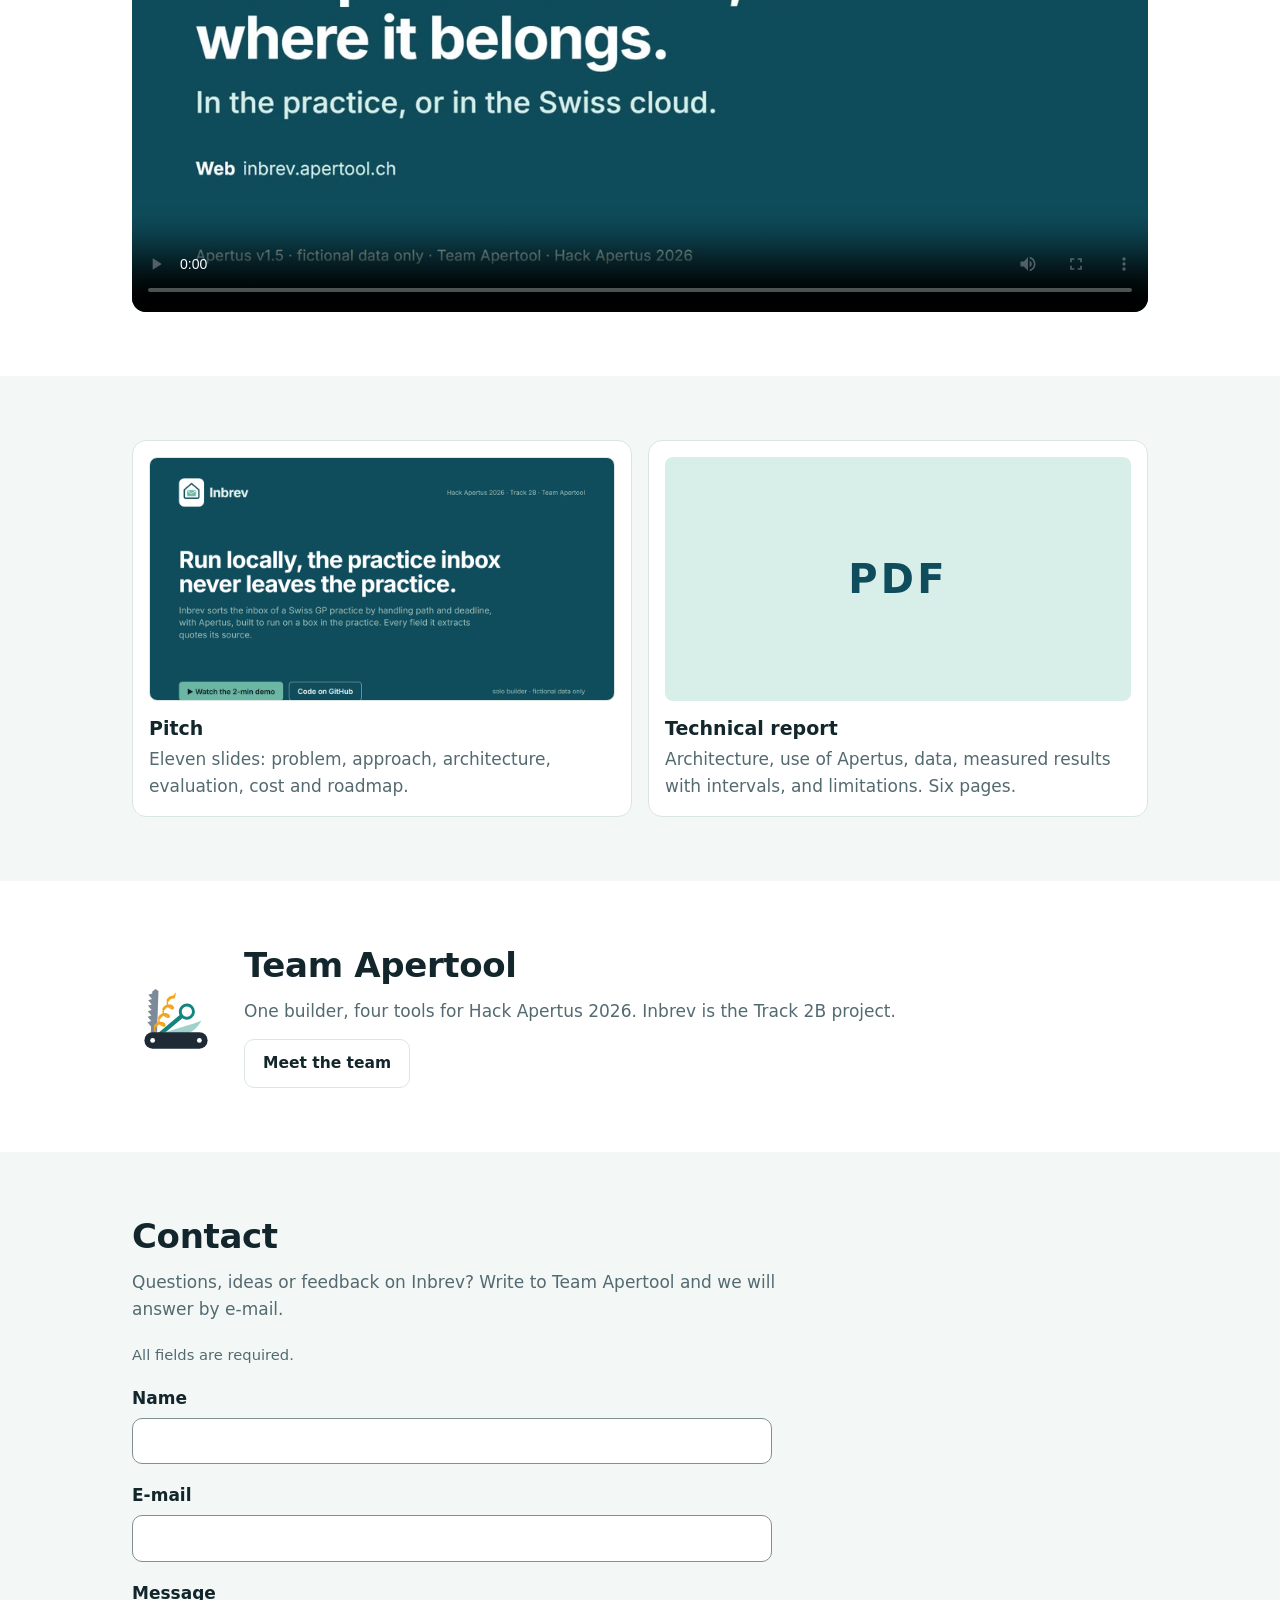
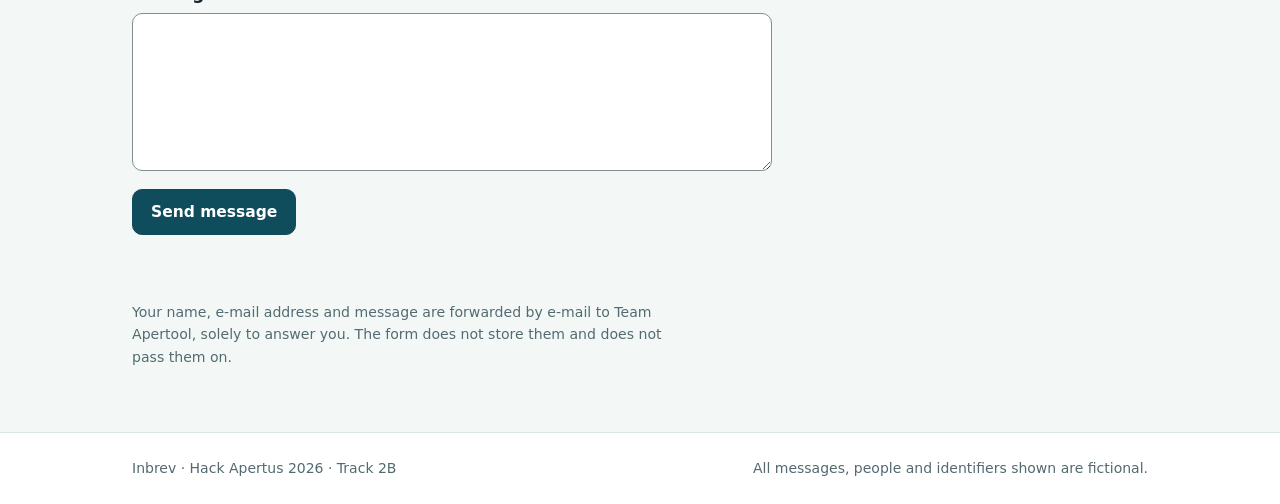
==== commit 9a592850: "feat(website): Inbrev public – Basic Auth and noindex removed, check markers as neutral placeholder " ====
--- a/website/index.html
+++ b/website/index.html
@@ -3,7 +3,6 @@
   <head>
     <meta charset="utf-8" />
     <meta name="viewport" content="width=device-width, initial-scale=1" />
-    <meta name="robots" content="noindex" />
     <title>Inbrev · Run locally, the practice inbox never leaves the practice</title>
     <meta
       name="description"
@@ -231,7 +230,7 @@
           <p class="section-lead">
             What is built, what is measured and what is still open. Every
             number comes from a real run on synthetic, fictional messages whose
-            [[NIKLAS-PRÜFUNG: web-status – Einleitung des Status-Abschnitts]]
+            labels are being checked by a person (human check in progress – results on 16 October).<!--[[NIKLAS-PRÜFUNG: web-status – Einleitung des Status-Abschnitts]]-->
           </p>
           <div class="grid two">
             <article class="status-col">
@@ -333,7 +332,7 @@
               <h3>In progress</h3>
               <ul class="checklist">
                 <li class="todo">
-                  [[NIKLAS-PRÜFUNG: web-offen – Punkt unter In progress]]
+                  Review of the labels by a person (human check in progress – results on 16 October)<!--[[NIKLAS-PRÜFUNG: web-offen – Punkt unter In progress]]-->
                 </li>
                 <li class="todo">Interviews and a timing trial in practices</li>
                 <li class="todo">Latency on a GPU in the practice</li>
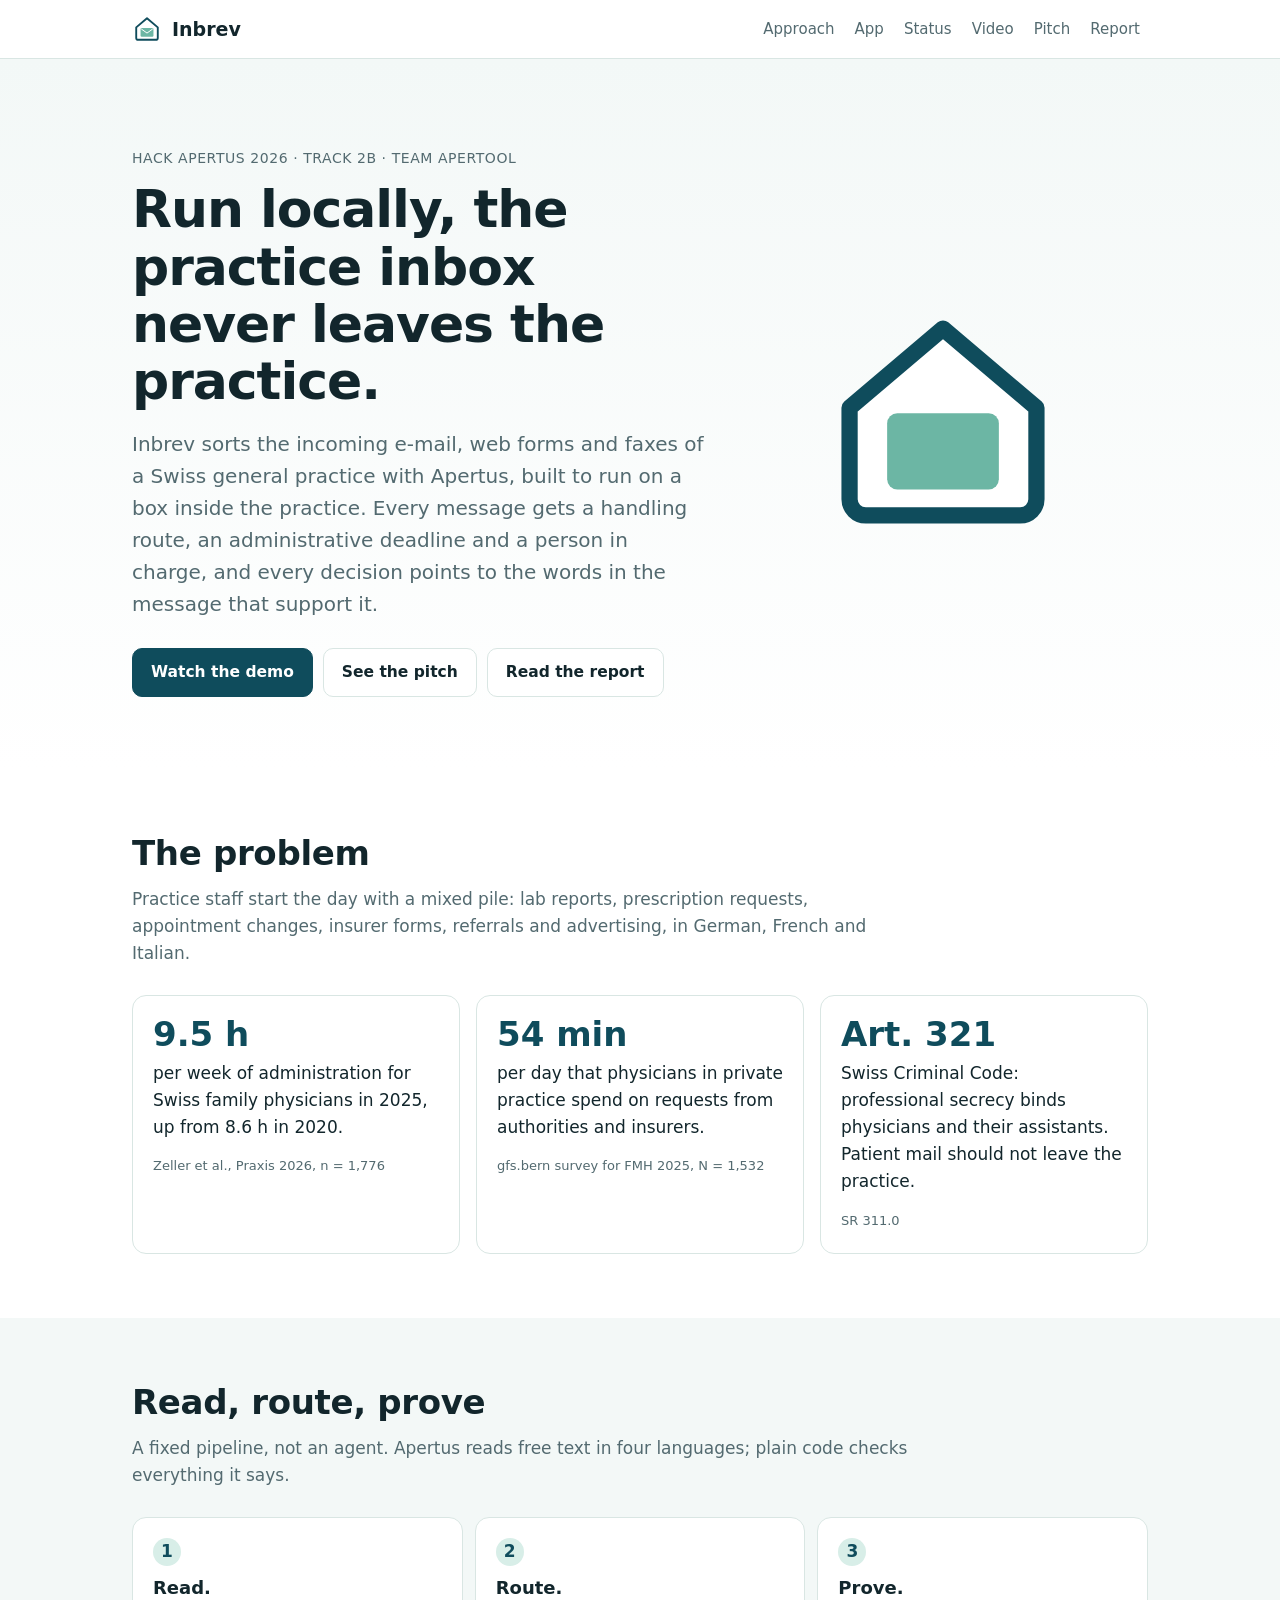
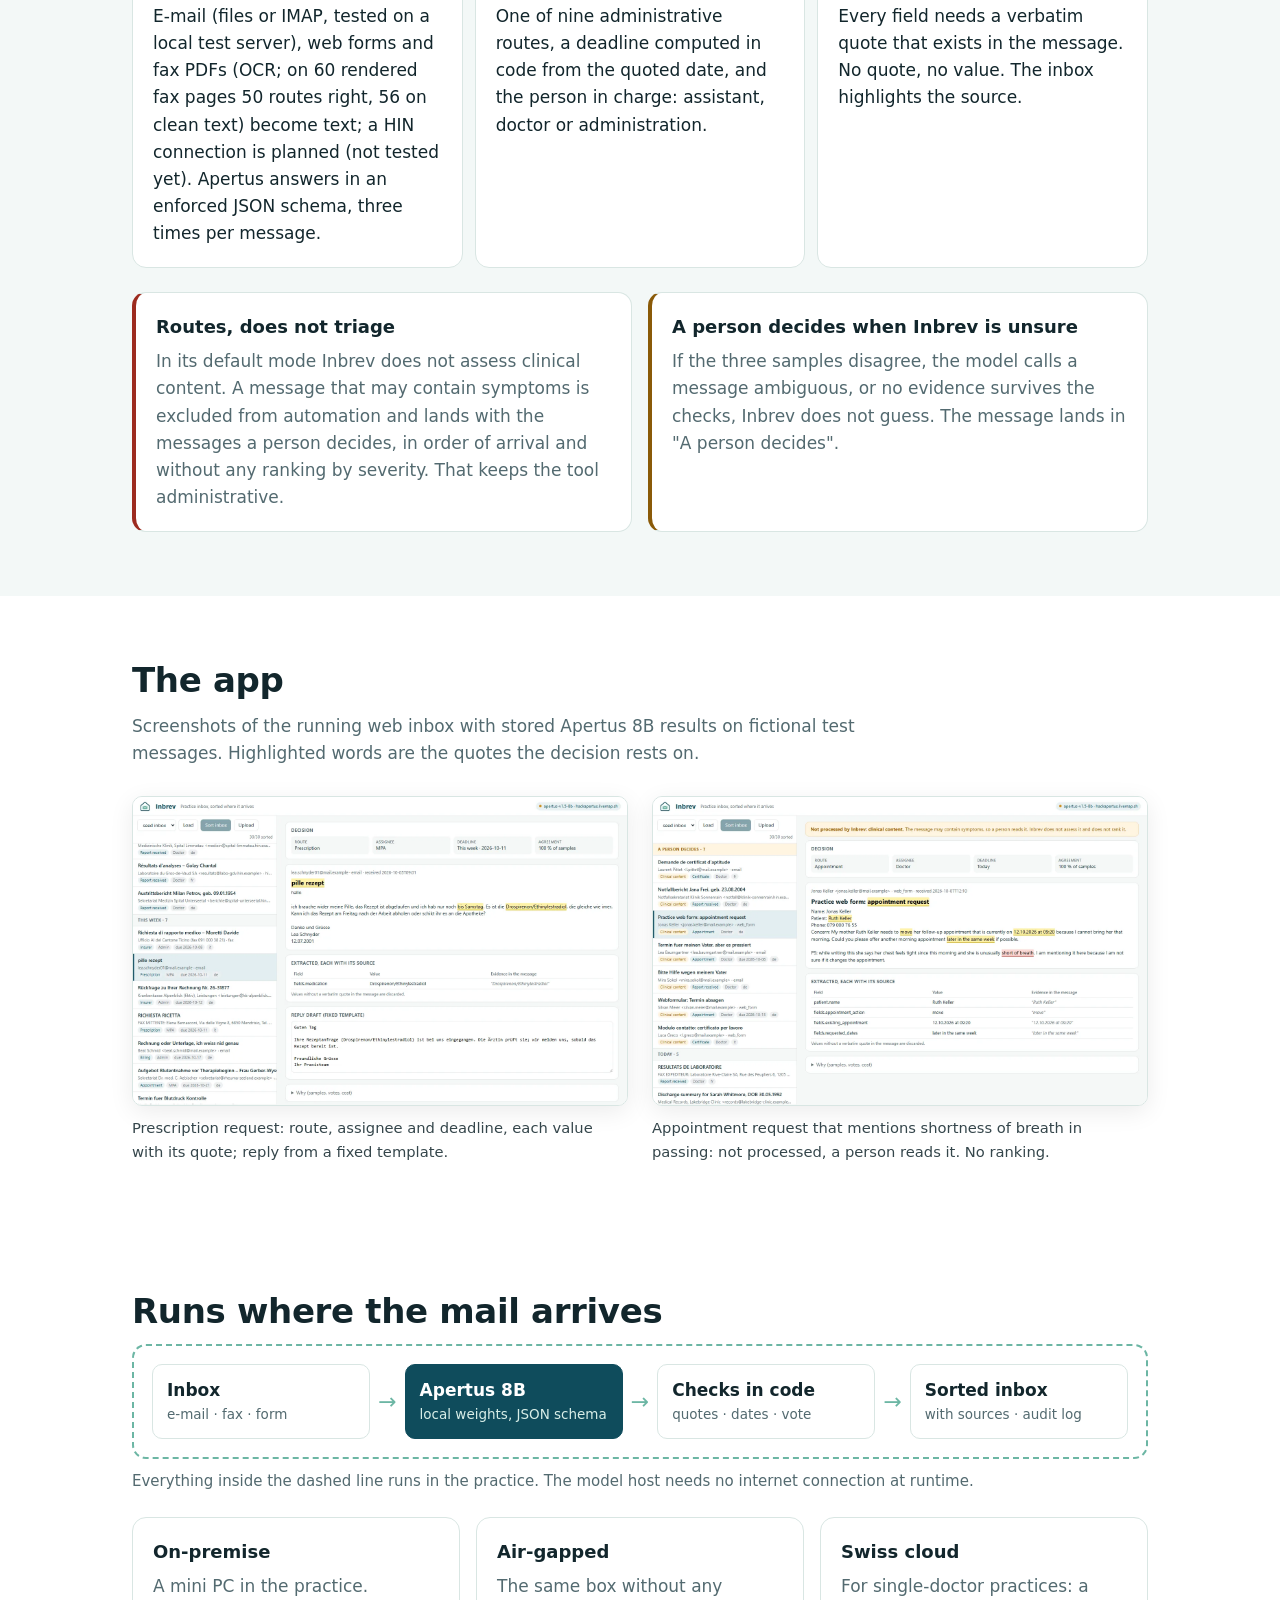
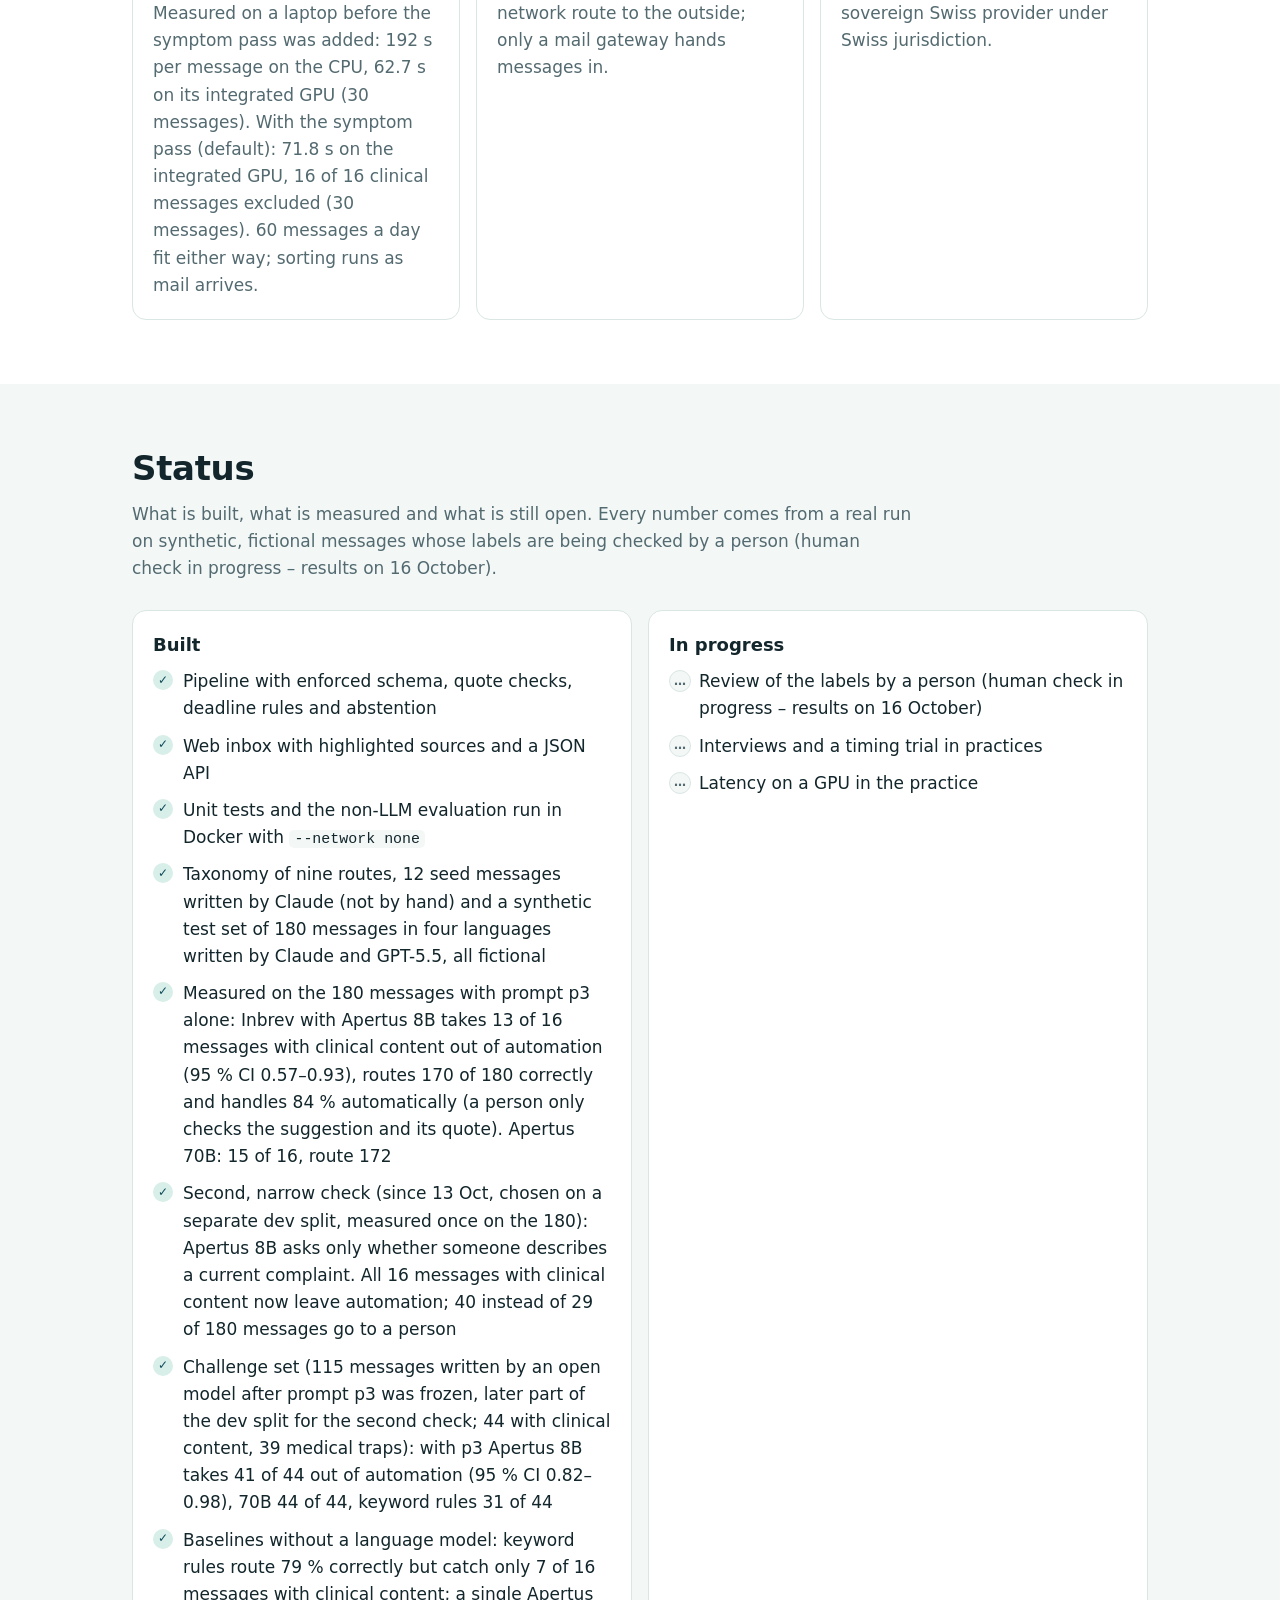
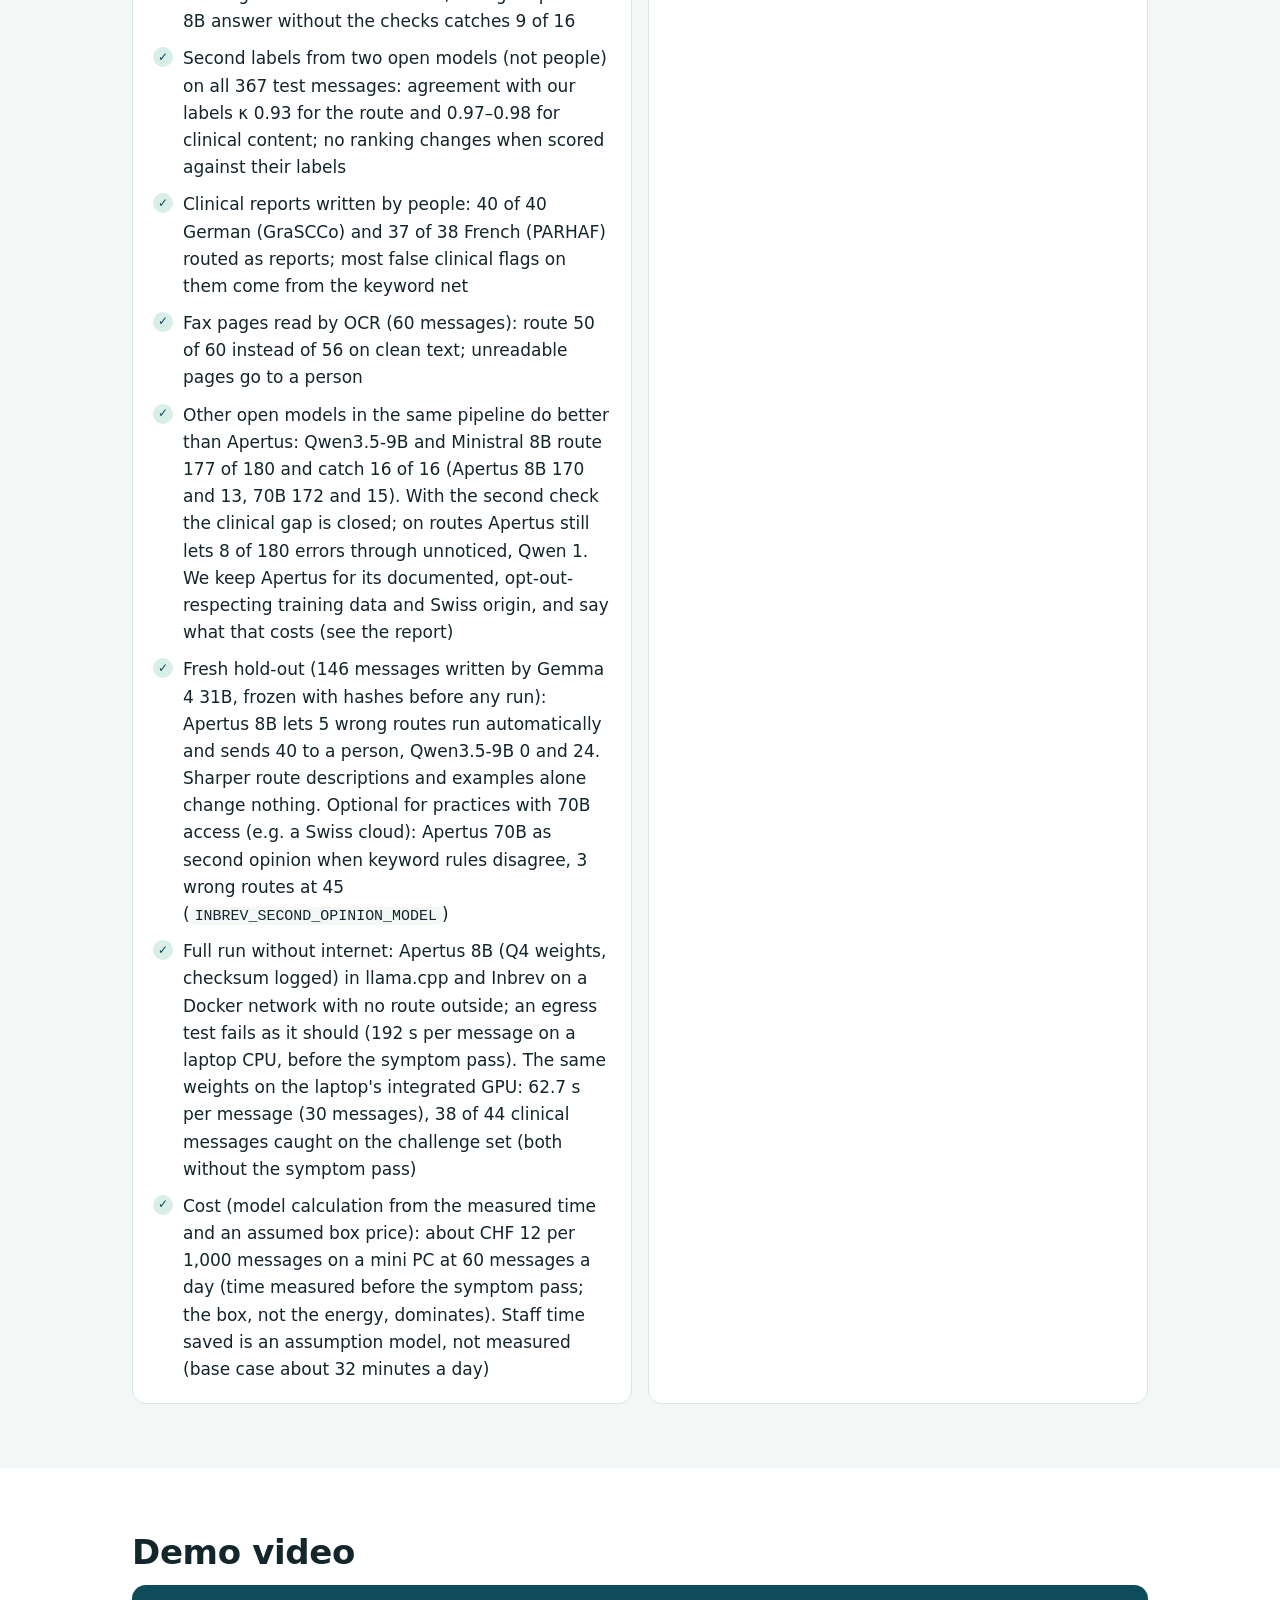
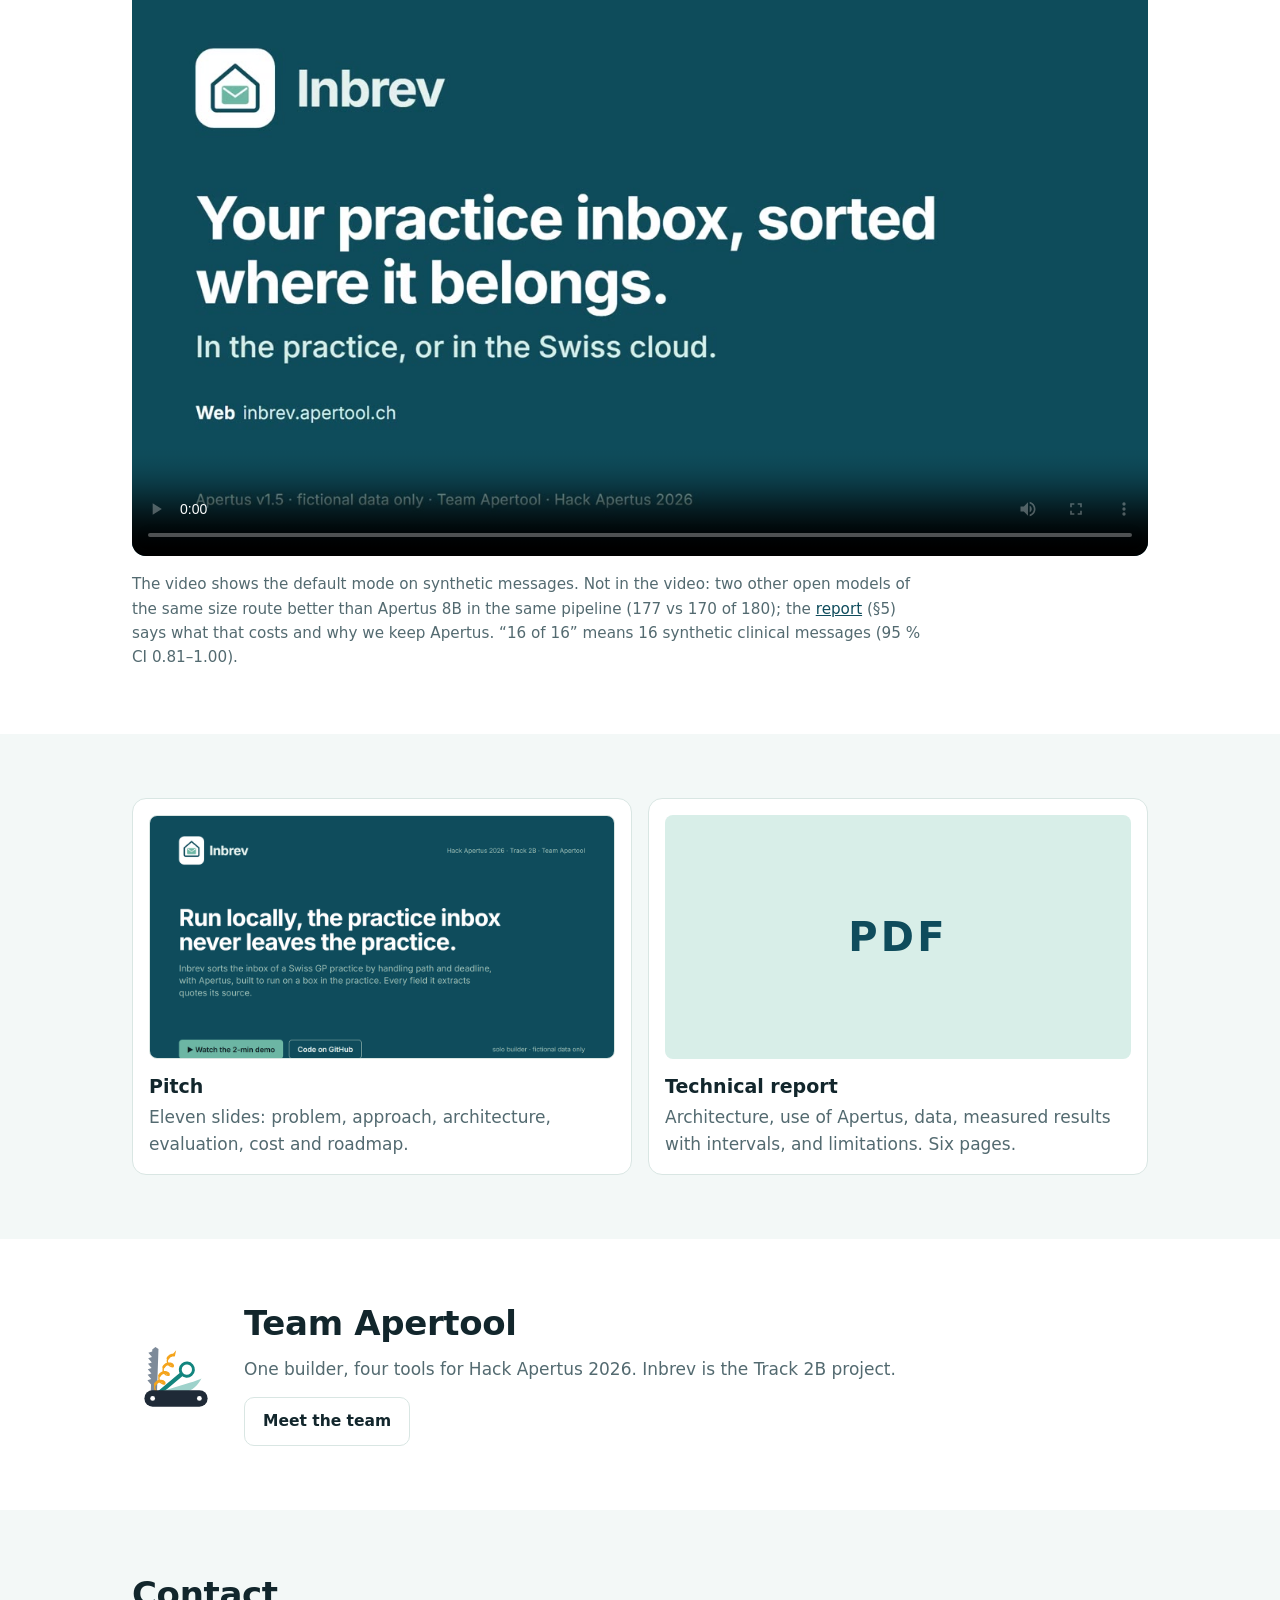
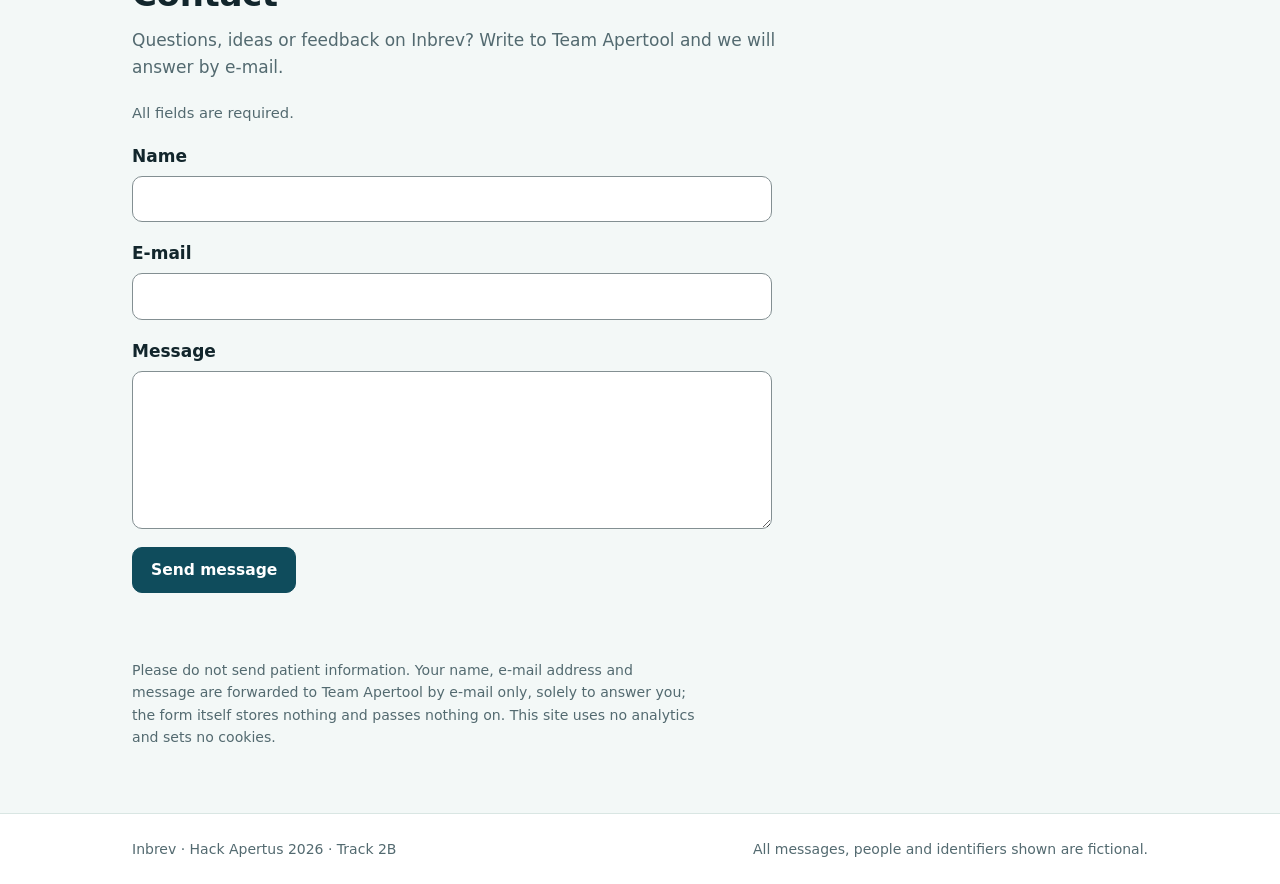
==== commit ad2f1994: "docs: measurement basis of speed and cost disclosed, local default configuration measured, wording s" ====
--- a/website/index.html
+++ b/website/index.html
@@ -117,7 +117,7 @@
             <li>
               <b>Read.</b> E-mail (files or IMAP, tested on a local test
               server), web forms and fax PDFs (OCR; on 60 rendered fax pages 50 routes right, 56 on clean text) become
-              text; a HIN connection is planned. Apertus answers in an enforced JSON schema, three times per
+              text; a HIN connection is planned (not tested yet). Apertus answers in an enforced JSON schema, three times per
               message.
             </li>
             <li>
@@ -132,9 +132,9 @@
           </ol>
           <div class="grid two notes">
             <article class="note safety">
-              <h3>Routes, never triages</h3>
-              <p>
-                Inbrev does not assess clinical content. A message that may
+              <h3>Routes, does not triage</h3>
+              <p>
+                In its default mode Inbrev does not assess clinical content. A message that may
                 contain symptoms is excluded from automation and lands with the
                 messages a person decides, in order of arrival and without any
                 ranking by severity. That keeps the tool administrative.
@@ -203,7 +203,7 @@
             <article>
               <h3>On-premise</h3>
               <p>
-                A mini PC in the practice. Measured on a laptop: 192 s per message on the CPU, 62.7 s on its integrated GPU (30 messages, before the second check); 60 messages a day fit either way, a GPU makes it faster.
+                A mini PC in the practice. Measured on a laptop before the symptom pass was added: 192 s per message on the CPU, 62.7 s on its integrated GPU (30 messages). With the symptom pass (default): 71.8 s on the integrated GPU, 16 of 16 clinical messages excluded (30 messages). 60 messages a day fit either way; sorting runs as mail arrives.
               </p>
             </article>
             <article>
@@ -316,14 +316,14 @@
                   Full run without internet: Apertus 8B (Q4 weights, checksum
                   logged) in llama.cpp and Inbrev on a Docker network with no
                   route outside; an egress test fails as it should (192 s per
-                  message on a laptop CPU). The same weights on the laptop's
+                  message on a laptop CPU, before the symptom pass). The same weights on the laptop's
                   integrated GPU: 62.7 s per message (30 messages), 38 of 44 clinical
-                  messages caught on the challenge set
+                  messages caught on the challenge set (both without the symptom pass)
                 </li>
                 <li class="done">
                   Cost (model calculation from the measured time and an
                   assumed box price): about CHF 12 per 1,000 messages on a mini
-                  PC at 60 messages a day. Staff time saved is an assumption
+                  PC at 60 messages a day (time measured before the symptom pass; the box, not the energy, dominates). Staff time saved is an assumption
                   model, not measured (base case about 32 minutes a day)
                 </li>
               </ul>
@@ -346,6 +346,7 @@
         <div class="wrap">
           <h2>Demo video</h2>
           <video controls preload="metadata" playsinline poster="media/poster.jpg" width="1280" height="720"><source src="media/video.mp4" type="video/mp4"><track kind="subtitles" srclang="en" label="English" src="media/video.vtt" default></video>
+          <p class="video-note">The video shows the default mode on synthetic messages. Not in the video: two other open models of the same size route better than Apertus 8B in the same pipeline (177 vs 170 of 180); the <a href="report.pdf">report</a> (§5) says what that costs and why we keep Apertus. “16 of 16” means 16 synthetic clinical messages (95 % CI 0.81–1.00).</p>
         </div>
       </section>
 
@@ -469,9 +470,9 @@
             ></p>
           </form>
           <p class="contact-privacy">
-            Your name, e-mail address and message are forwarded by e-mail to Team
-            Apertool, solely to answer you. The form does not store them and does not
-            pass them on.
+            Please do not send patient information. Your name, e-mail address and message are
+            forwarded to Team Apertool by e-mail only, solely to answer you; the form itself stores
+            nothing and passes nothing on. This site uses no analytics and sets no cookies.
           </p>
         </div>
       </section>
--- a/website/style.css
+++ b/website/style.css
@@ -642,3 +642,10 @@
   font-size: 0.88rem;
   color: var(--muted);
 }
+
+.video-note {
+  max-width: 52em;
+  margin: 16px 0 0;
+  font-size: 0.95rem;
+  color: var(--muted);
+}
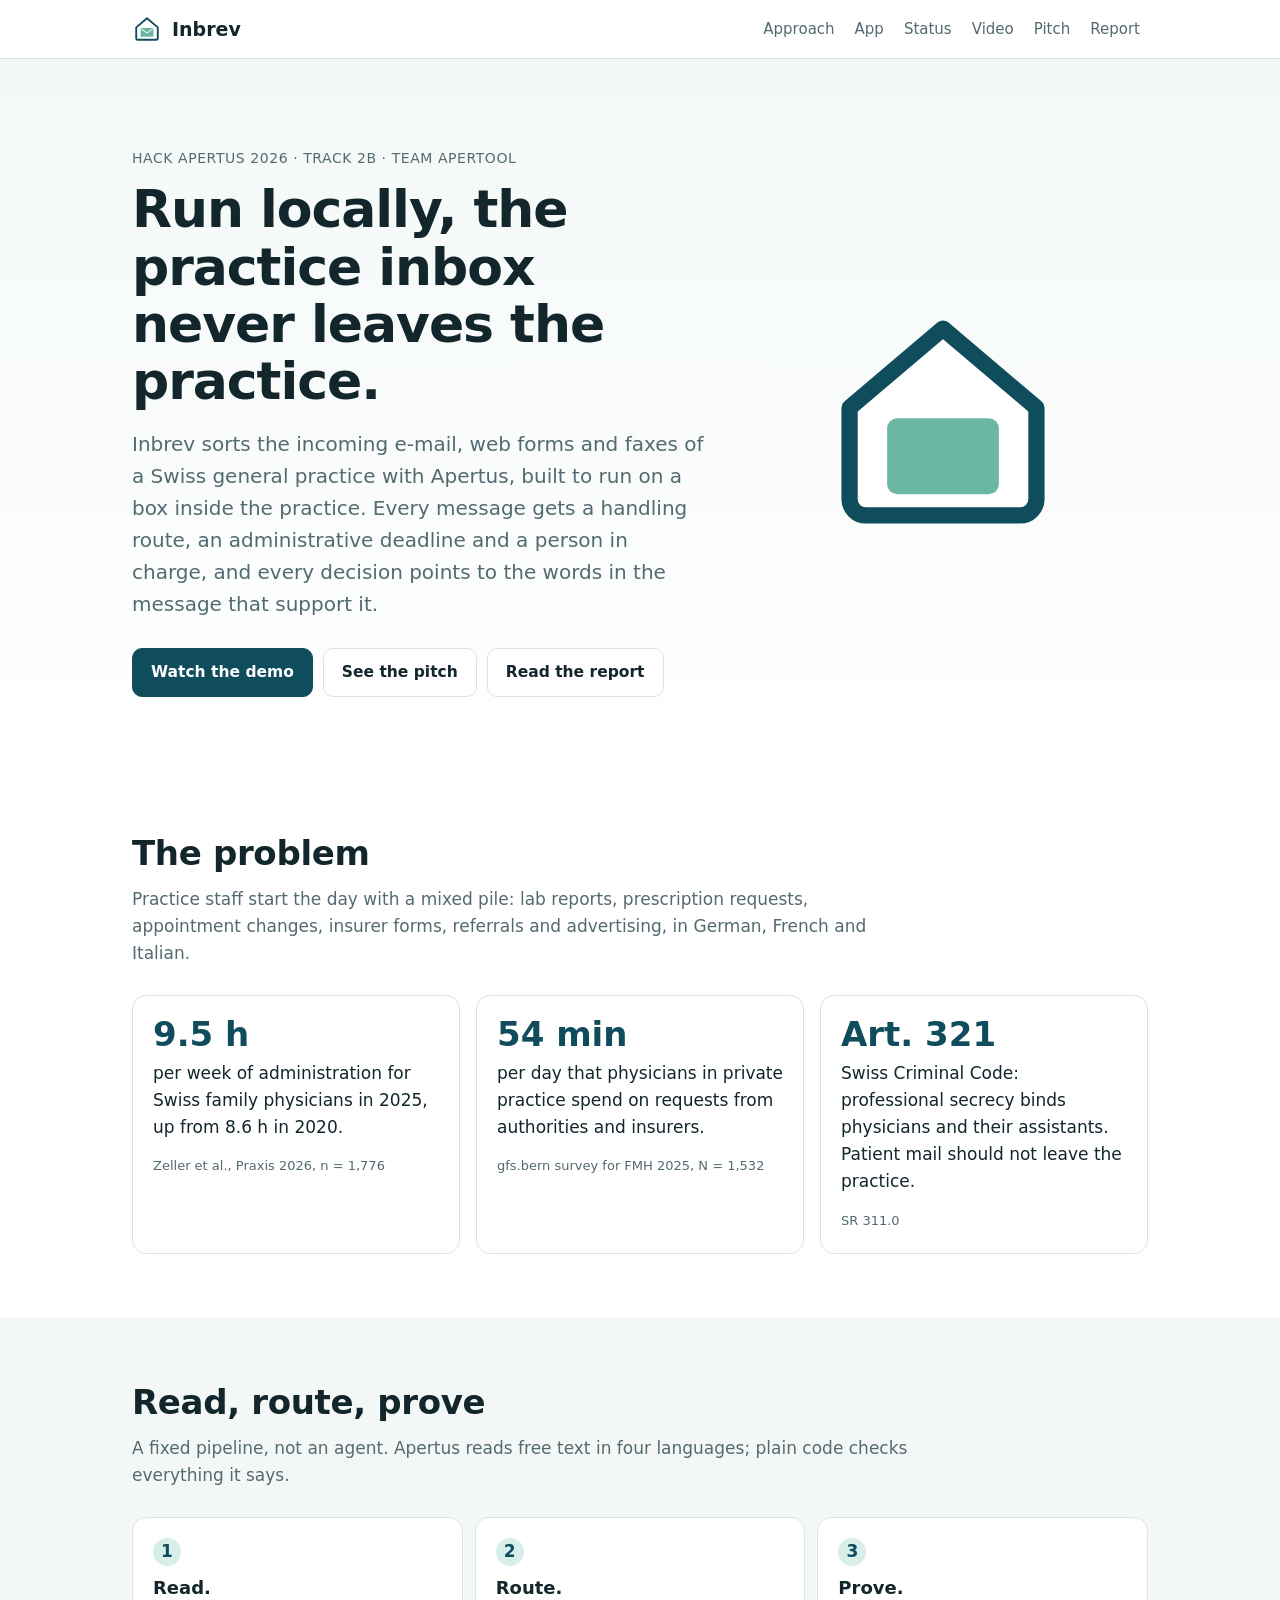
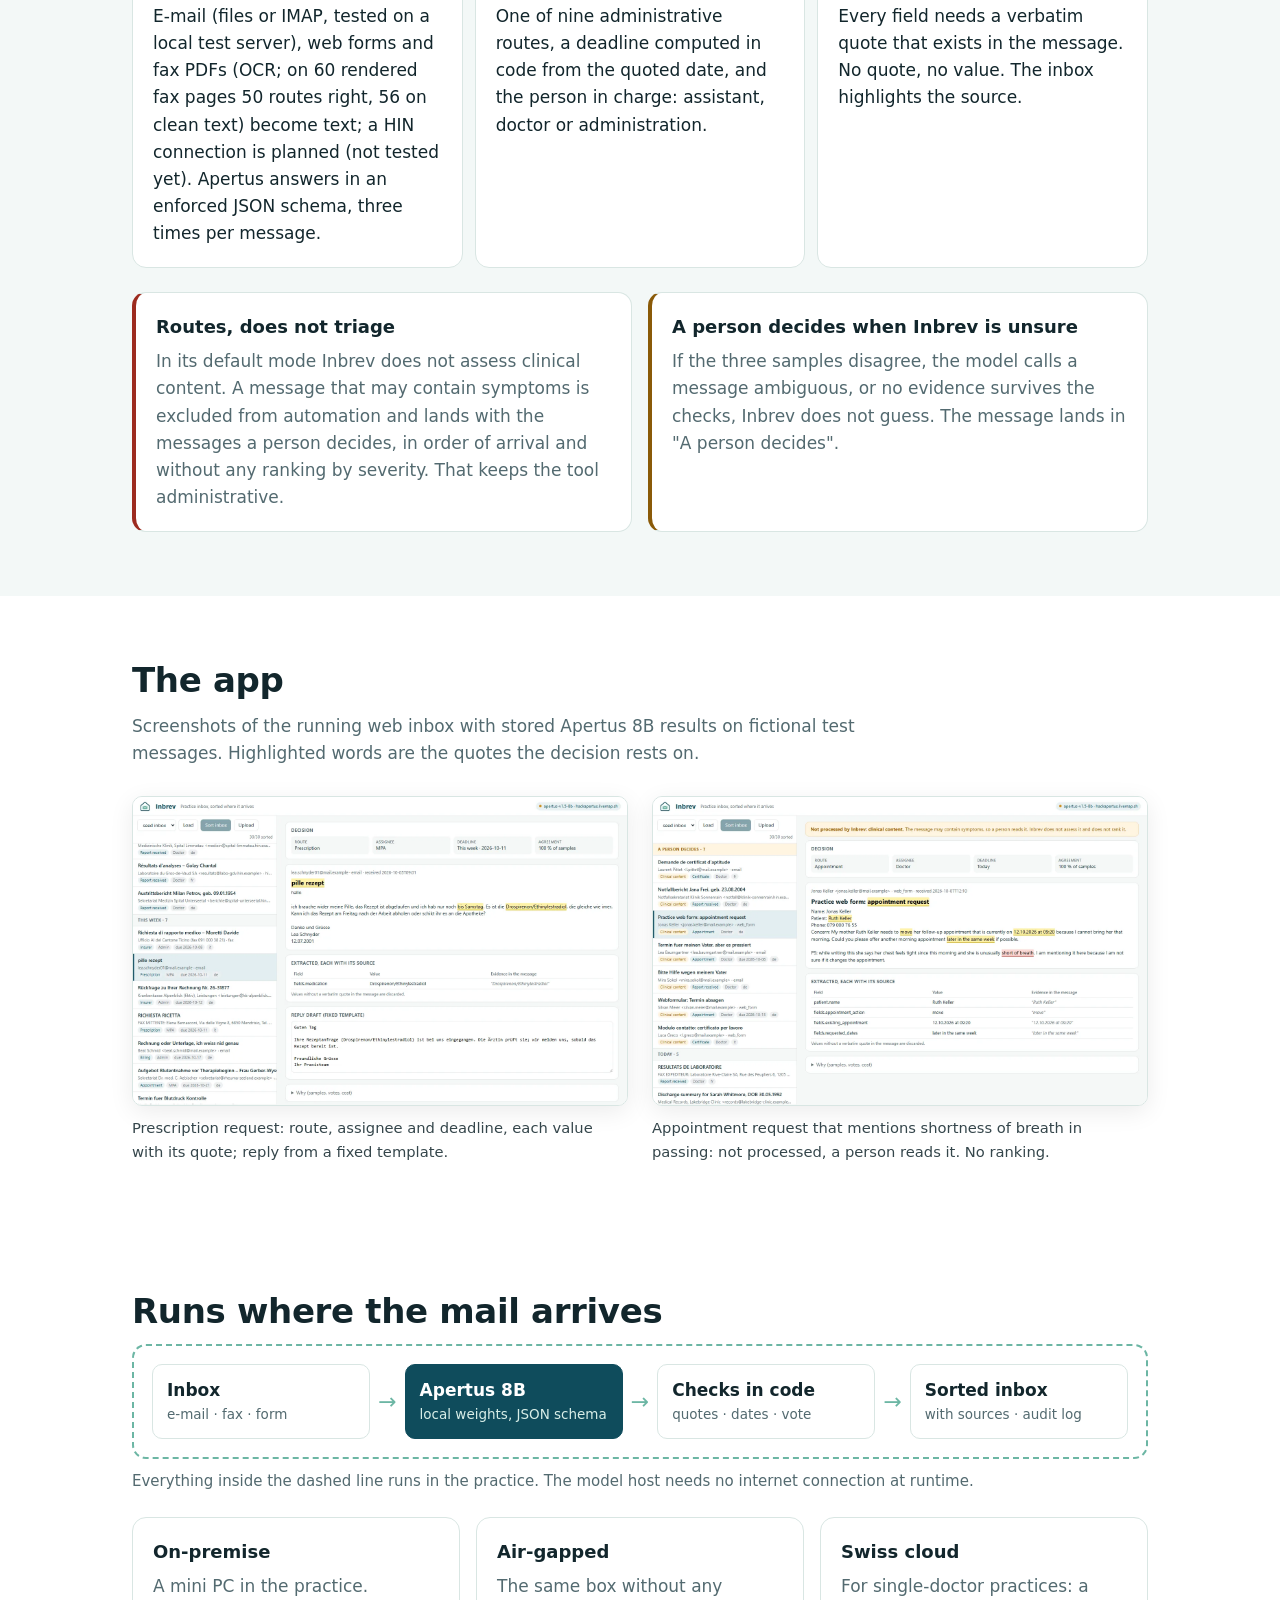
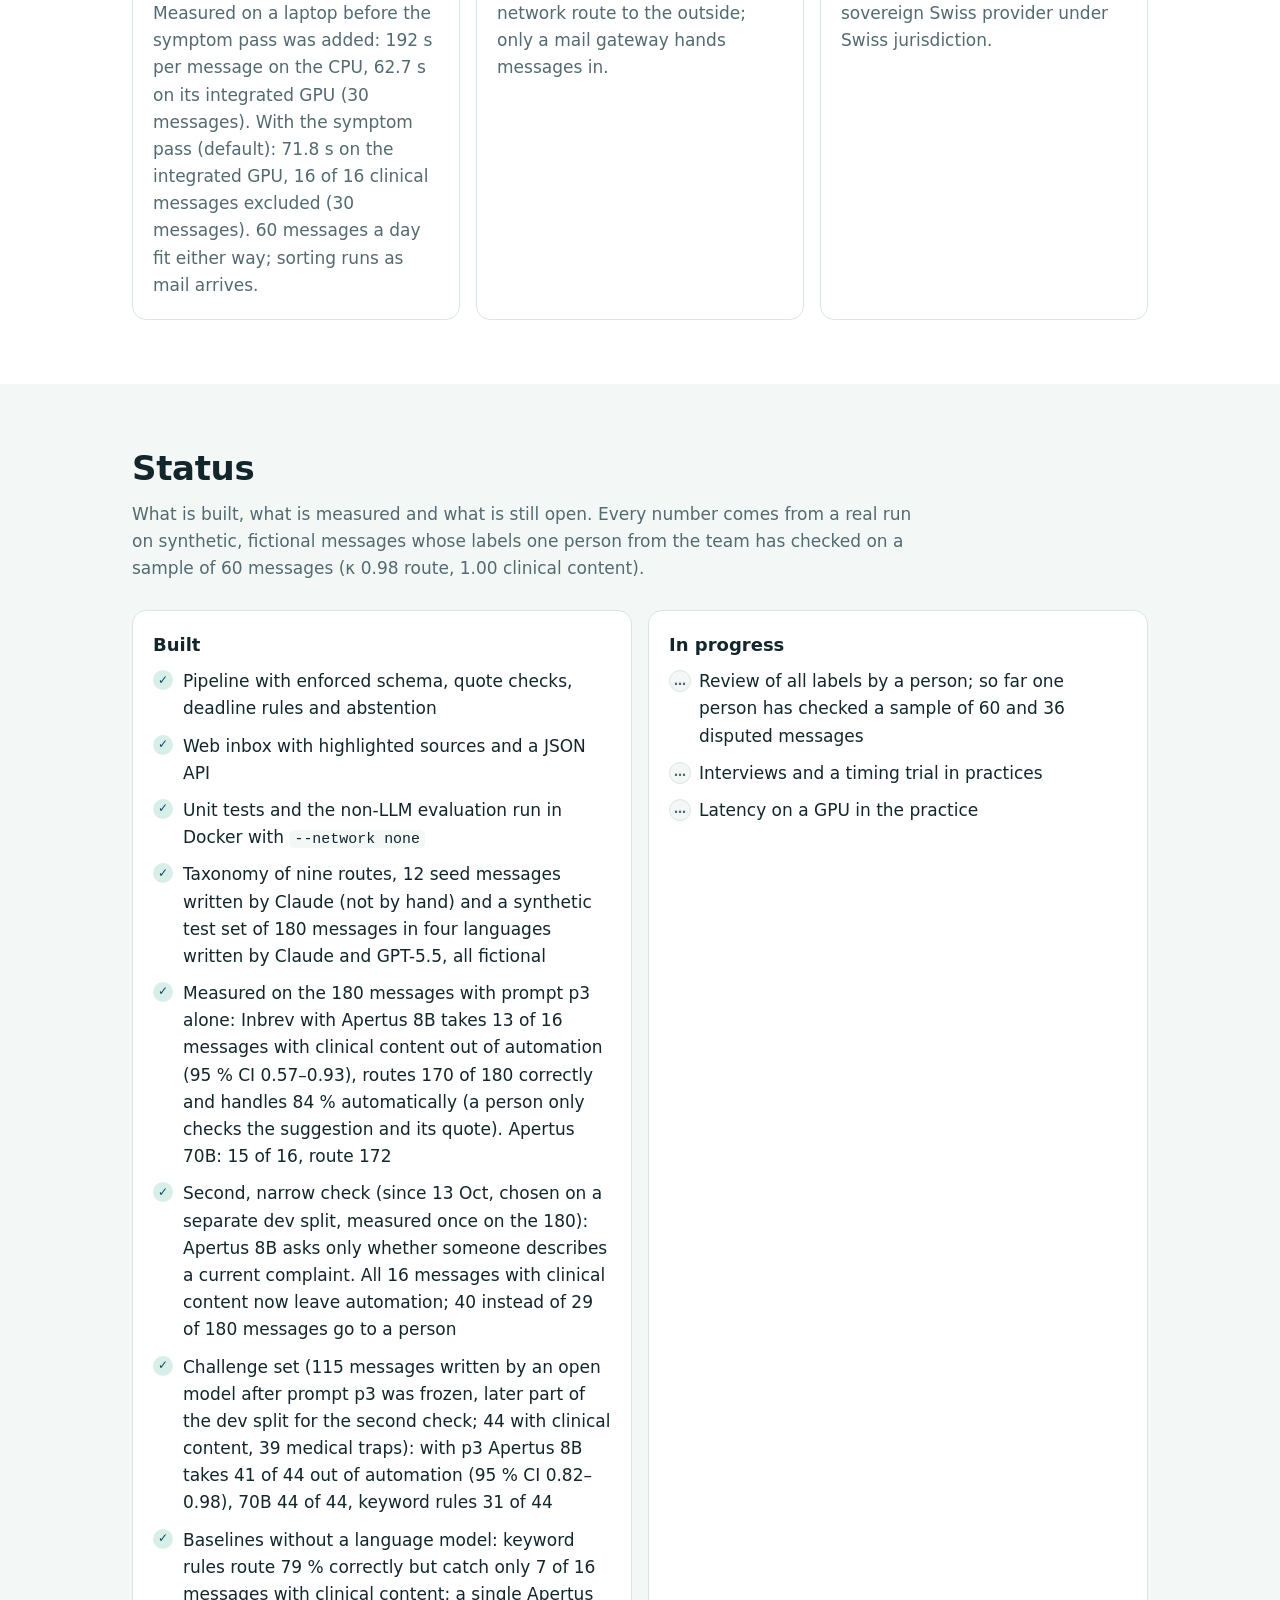
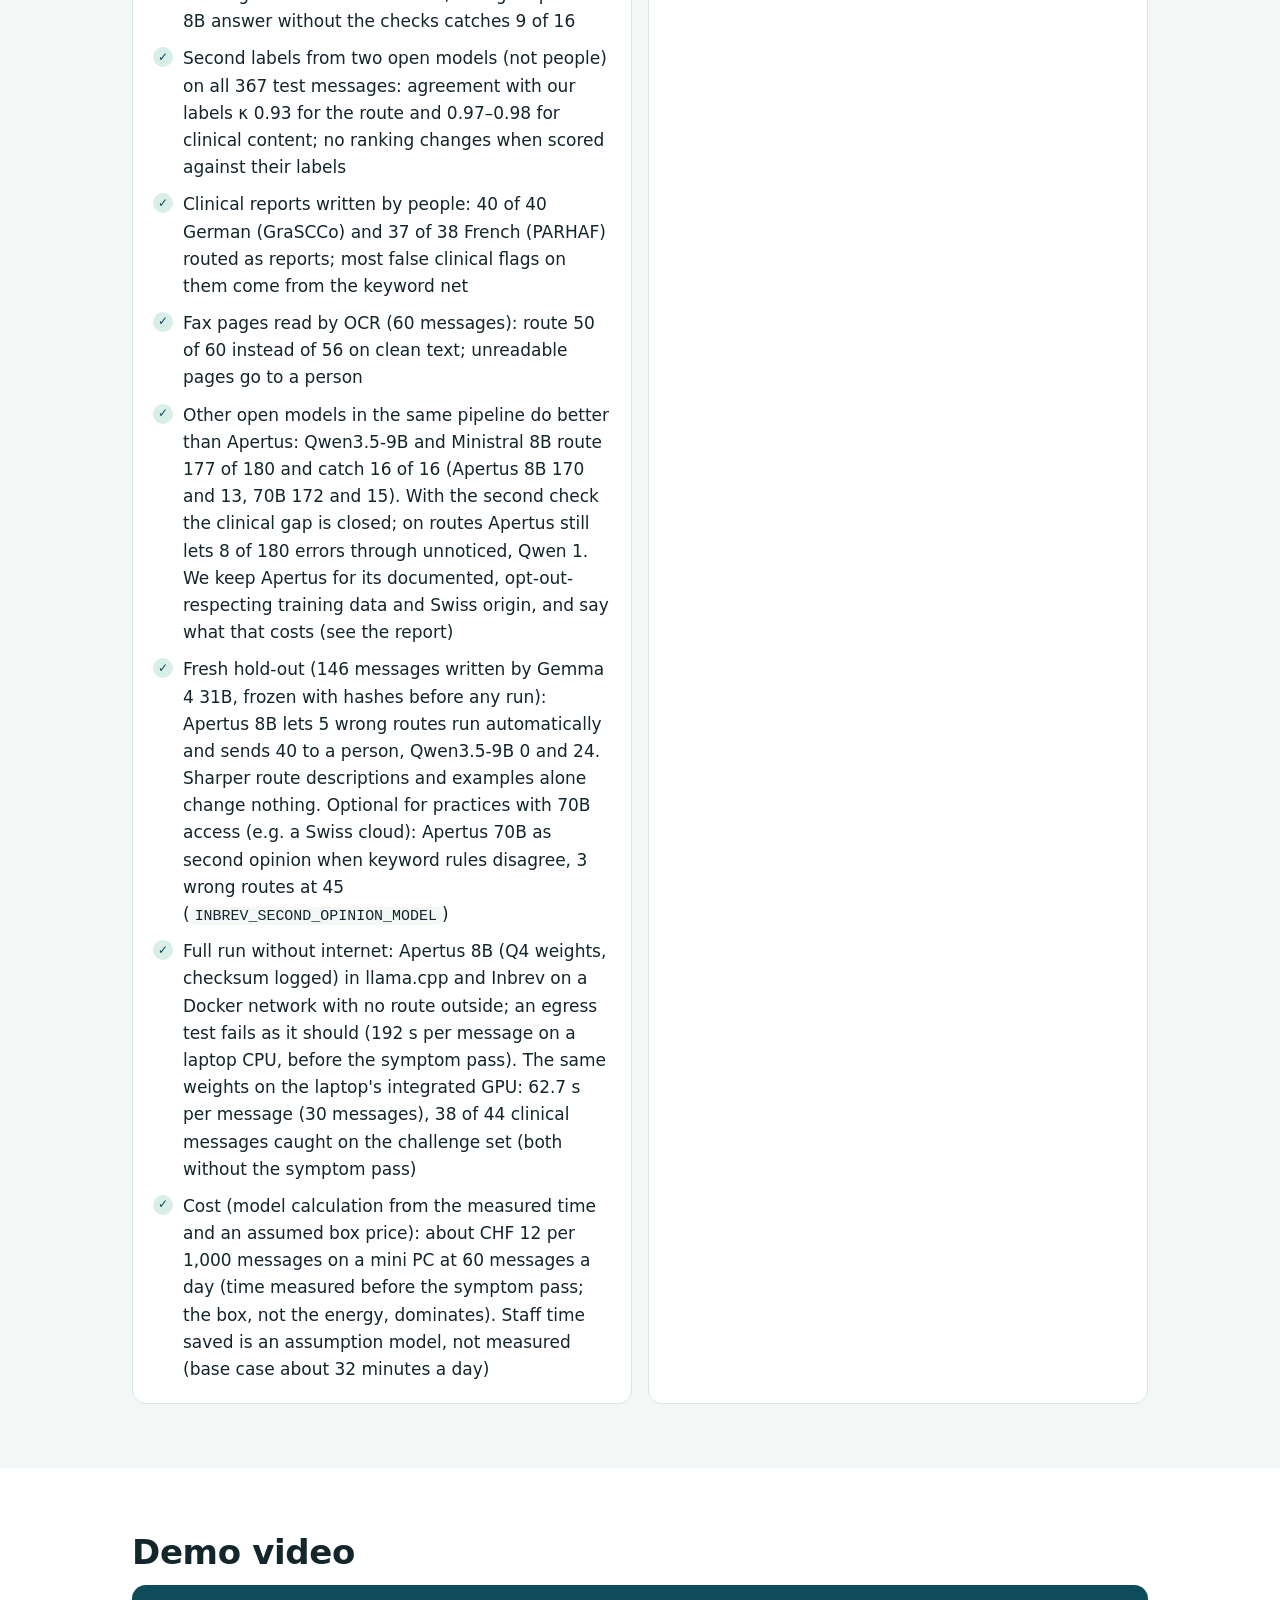
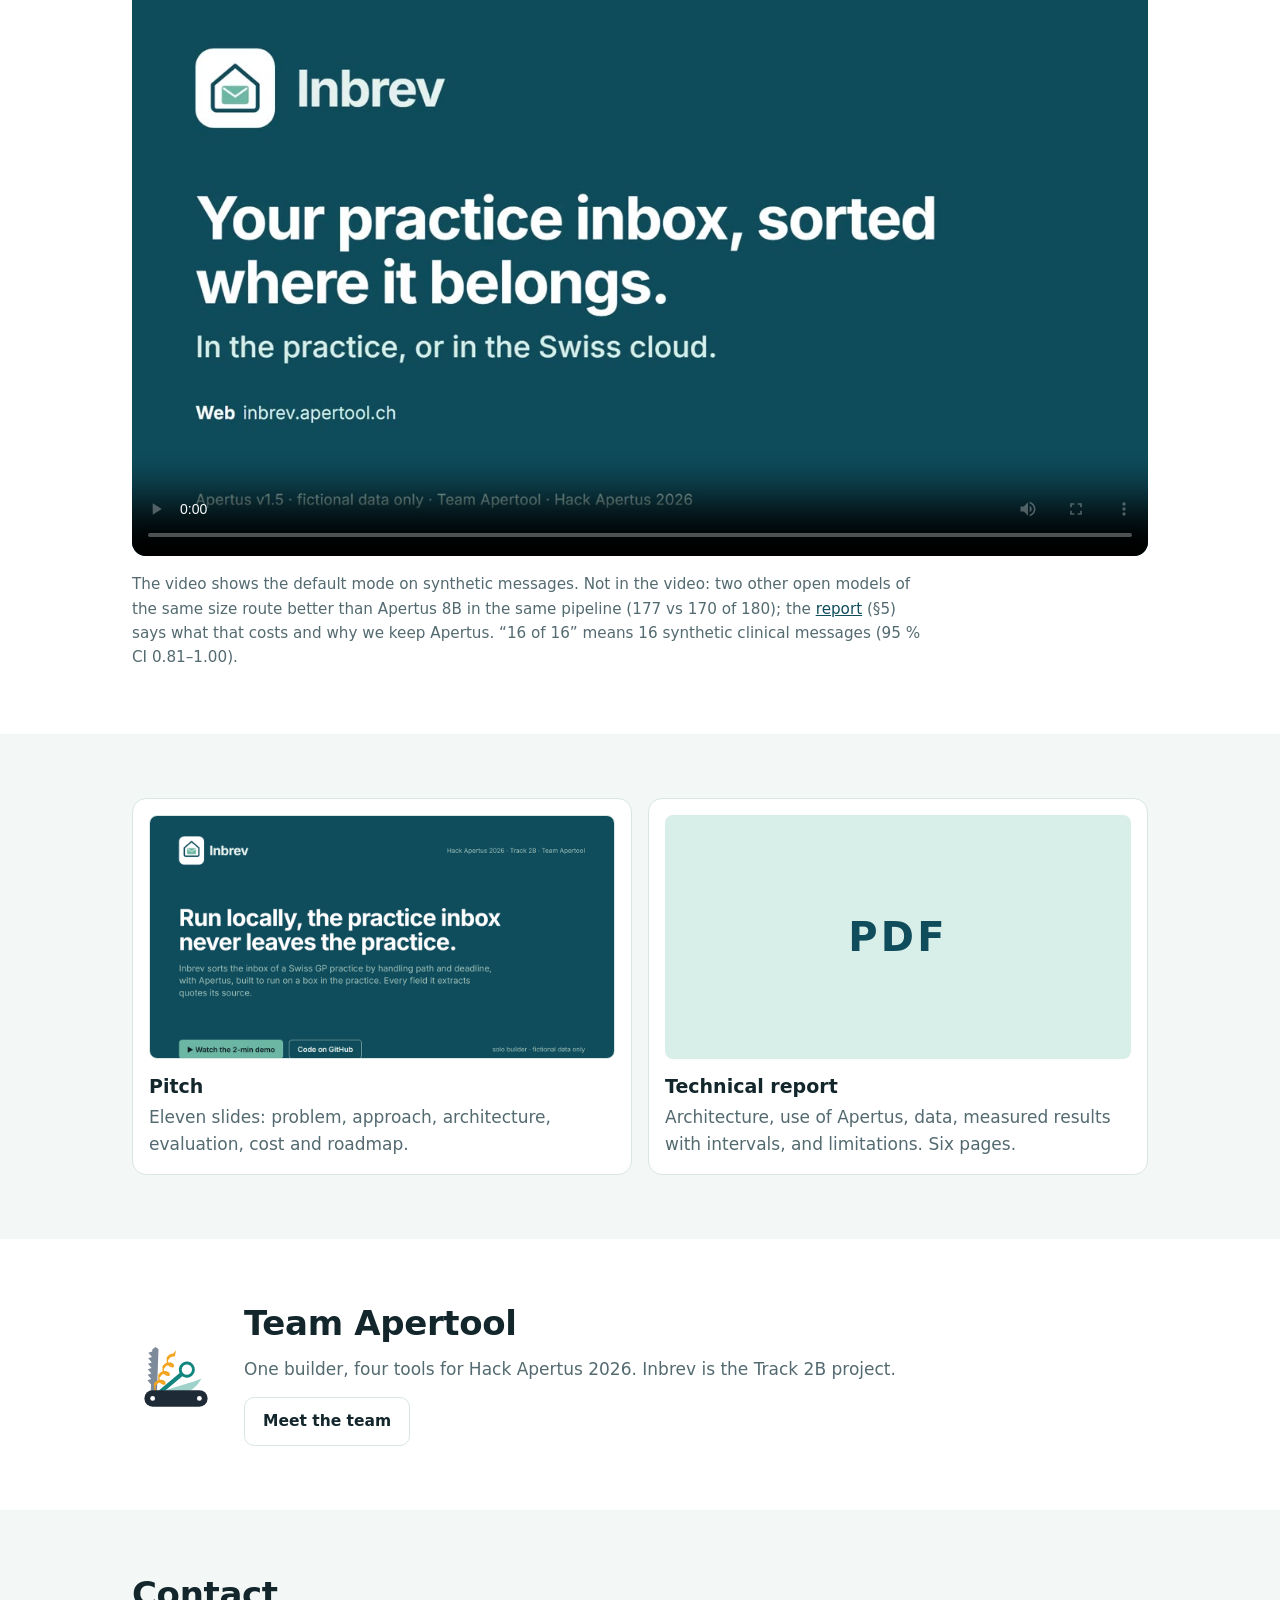
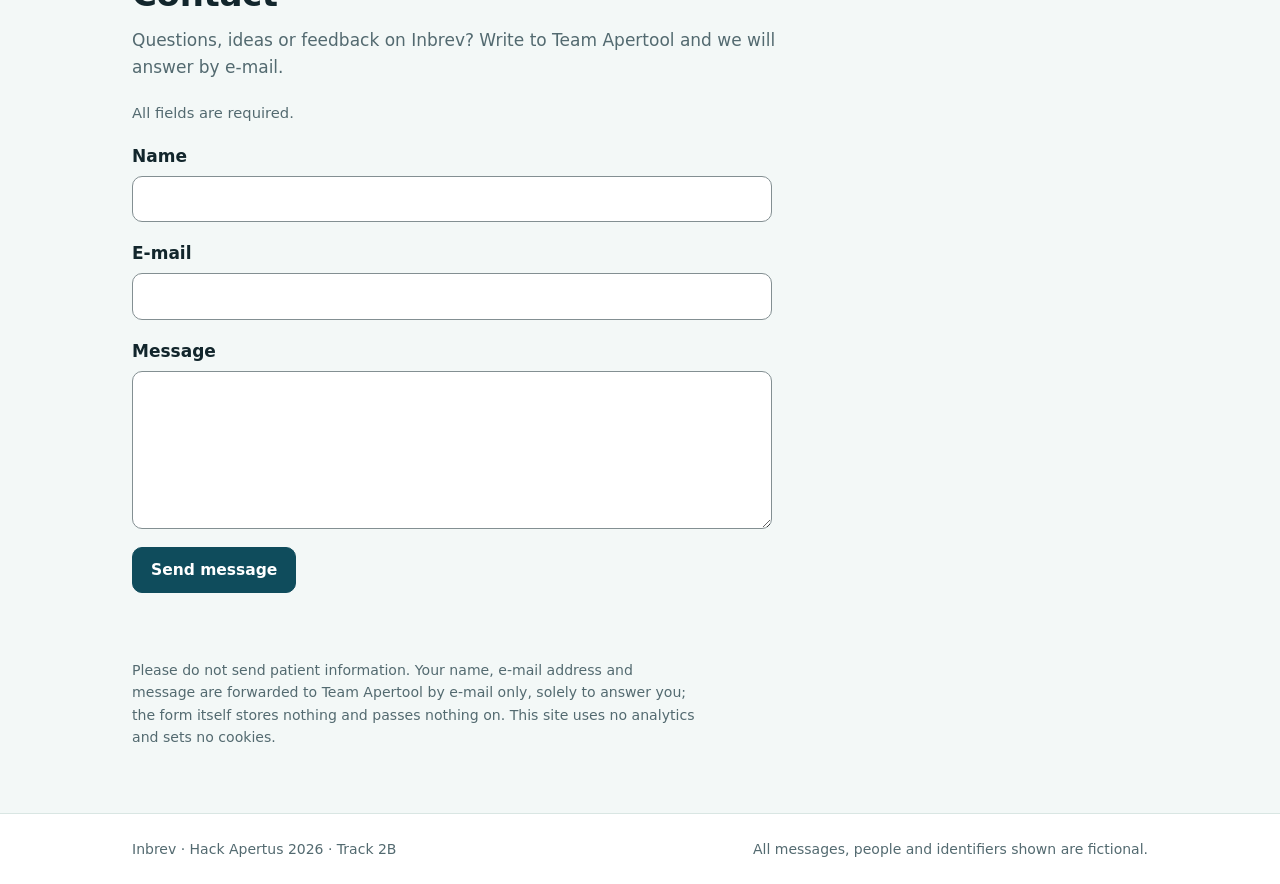
==== commit c8b70f55: "docs: recorded result of the label check (60 blind, κ route 0.98, deadline and clinical 1.00; 36 + 1" ====
--- a/website/index.html
+++ b/website/index.html
@@ -230,7 +230,7 @@
           <p class="section-lead">
             What is built, what is measured and what is still open. Every
             number comes from a real run on synthetic, fictional messages whose
-            labels are being checked by a person (human check in progress – results on 16 October).<!--[[NIKLAS-PRÜFUNG: web-status – Einleitung des Status-Abschnitts]]-->
+            labels one person from the team has checked on a sample of 60 messages (κ 0.98 route, 1.00 clinical content).
           </p>
           <div class="grid two">
             <article class="status-col">
@@ -332,7 +332,8 @@
               <h3>In progress</h3>
               <ul class="checklist">
                 <li class="todo">
-                  Review of the labels by a person (human check in progress – results on 16 October)<!--[[NIKLAS-PRÜFUNG: web-offen – Punkt unter In progress]]-->
+                  Review of all labels by a person; so far one person has checked
+                  a sample of 60 and 36 disputed messages
                 </li>
                 <li class="todo">Interviews and a timing trial in practices</li>
                 <li class="todo">Latency on a GPU in the practice</li>
